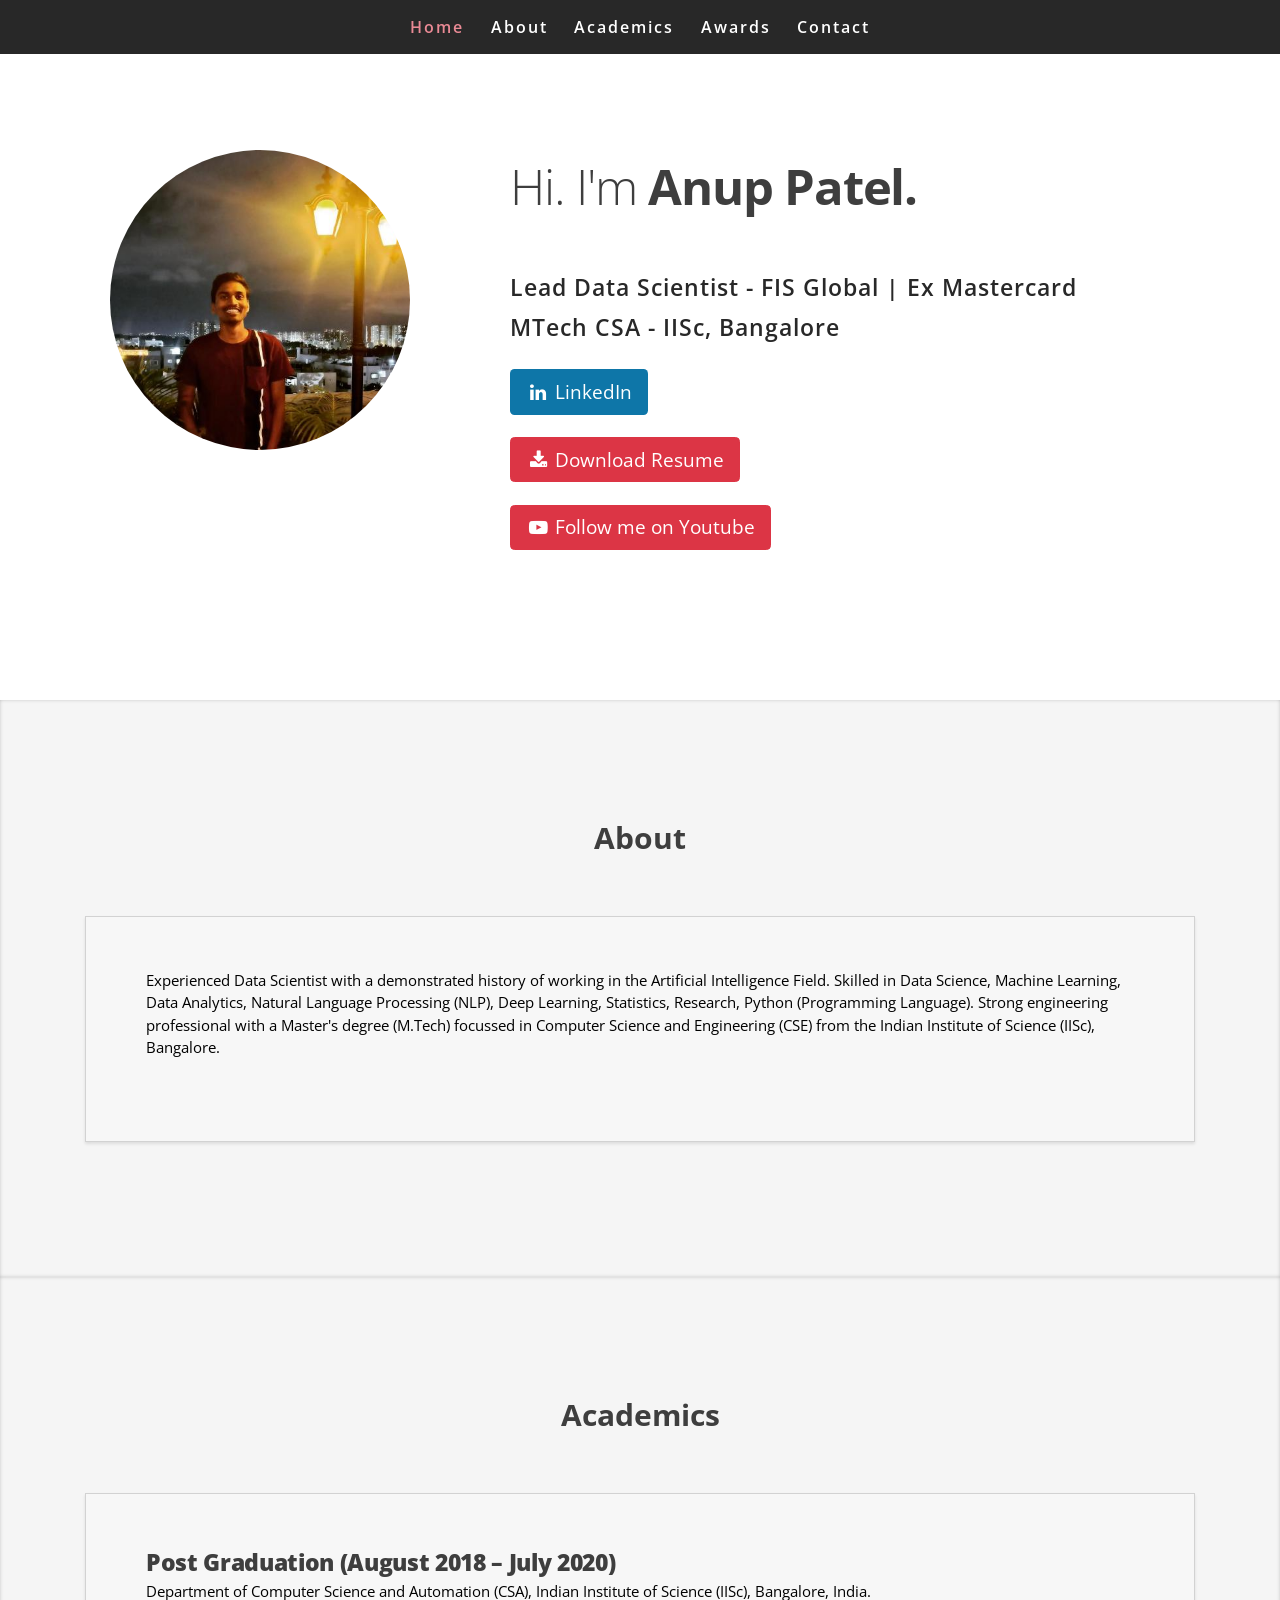
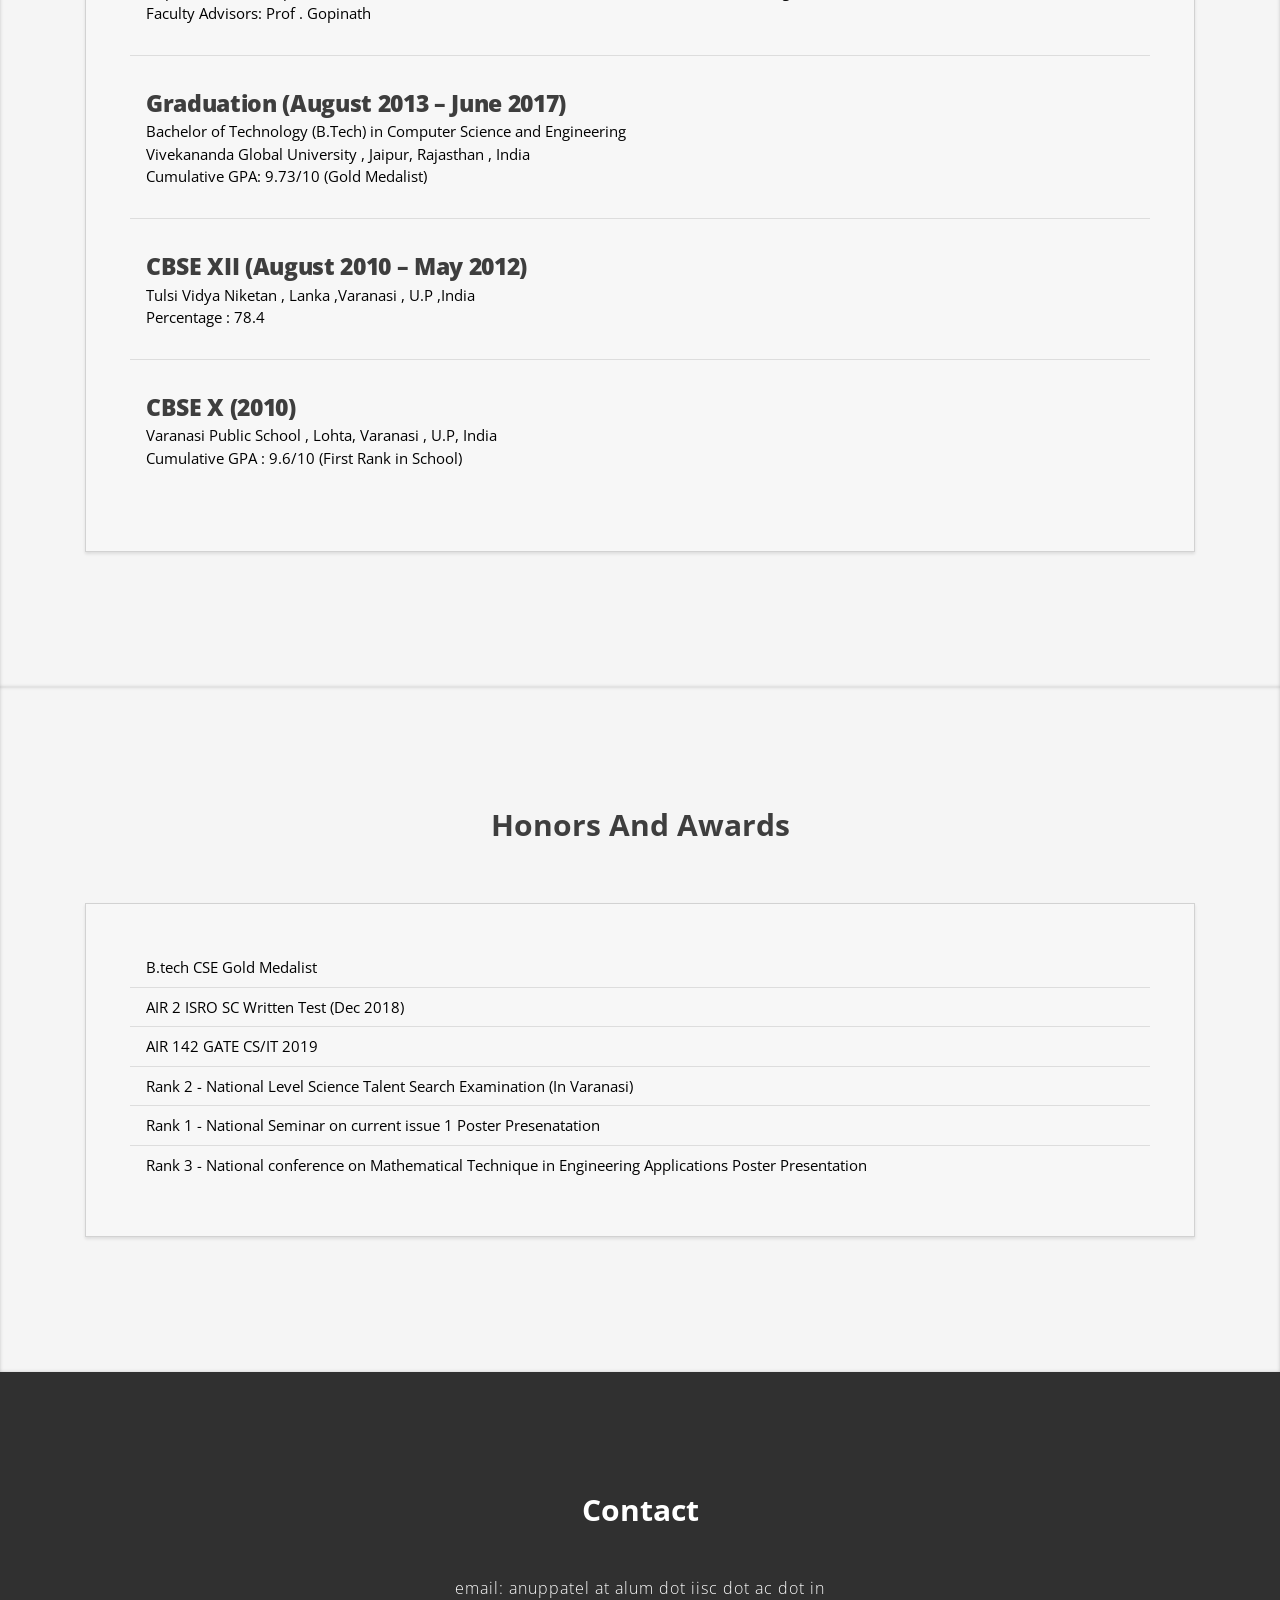
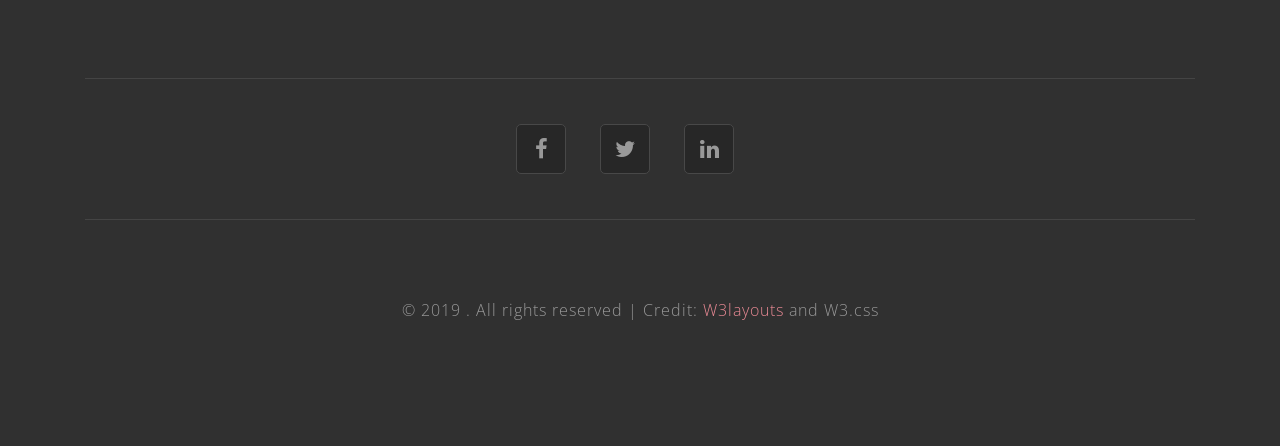
==== index.html @ f5cef622 "Company Update" ====
<!--
Author: W3layouts
Author URL: http://w3layouts.com
License: Creative Commons Attribution 3.0 Unported
License URL: http://creativecommons.org/licenses/by/3.0/
-->
<!DOCTYPE html>
<html lang="zxx">
<head>
	<title>Anup Patel | Algo Trader | Data Science | IISc Bangalore</title>
	<!-- Meta tag Keywords -->
	<meta name="viewport" content="width=device-width, initial-scale=1">
	<meta charset="UTF-8" />
	<meta name="keywords" content="Anup patel iisc, anup patel gate 142, anup patel isro air 2, iisc, anup patel iisc csa, anup patel iisc mtech csa,anup patel indian institute of science" />

	<link rel="stylesheet" href="https://www.w3schools.com/w3css/4/w3.css">
	<!-- <link rel="shortcut icon" href="/anup.png" /> -->

<link rel="stylesheet" href="https://www.w3schools.com/lib/w3-theme-blue-grey.css">
<link rel='stylesheet' href='https://fonts.googleapis.com/css?family=Open+Sans'>
<link rel="stylesheet" href="https://cdnjs.cloudflare.com/ajax/libs/font-awesome/4.7.0/css/font-awesome.min.css">
<style>
	
	.btn-linkedin {
	  background: #0E76A8;
	  border-radius: 0;
	  color: #fff;
	  border-width: 1px;
	  border-style: solid;
	  border-color: #084461;
	}
	.btn-linkedin:link, .btn-linkedin:visited {
	  color: #fff;
	}
	.btn-linkedin:active, .btn-linkedin:hover {
	  background: #084461;
	  color: #fff;
	}</style>
	<script>
		addEventListener("load", function () {
			setTimeout(hideURLbar, 0);
		}, false);

		function hideURLbar() {
			window.scrollTo(0, 1);
		}
	</script>
	<!-- //Meta tag Keywords -->
	<!-- Custom-Files -->
	<link rel="stylesheet" href="css/bootstrap.css">
	<!-- Bootstrap-Core-CSS -->
	<link rel="stylesheet" href="css/style.css" type="text/css" media="all" />
	<!-- Style-CSS -->
	<link rel="stylesheet" href="css/font-awesome.css">
	<!-- Font-Awesome-Icons-CSS -->
	<!-- //Custom-Files -->
	<!-- Web-Fonts -->
	<link href="//fonts.googleapis.com/css?family=Open+Sans:300,400,600,700,800" rel="stylesheet">
	<!-- //Web-Fonts -->
</head>
<body>
	

	<!-- header -->
		<!-- navigation -->
		<div class="main-top">
		 <header>
			<div class="container-fluid px-lg-5 ">
				<nav class="mnu mx-auto">
						  <label for="drop" class="toggle">Menu</label>
							<input type="checkbox" id="drop">
							<ul class="menu">
								<li class="mr-lg-4 mr-3 active"><a href="index.html">Home</a></li>
								
								 <li class="mr-lg-4 mr-3"><a href="#projects" class="scroll">About</a></li>
								 <li class="mr-lg-4 mr-3"><a href="#academics" class="scroll">Academics</a></li>
								 <li class="mr-lg-4 mr-3"><a href="#awards" class="scroll">Awards</a></li>
<!-- 								 <li class="mr-lg-4 mr-3"><a href="#courses" class="scroll">Courses</a></li> -->
								<li><a href="#contact" class="scroll">Contact</a></li>
							</ul>
						</nav>
			</div>
		</header>
		</div>
		<!-- //navigation-->

	<section class="banner-bottom" id="about">
		<div class="container">
            <div class="inner-sec">
                <div class="row middle-grids">
                    
                    <div class="col-lg-4 advantage-grid-info1">
                        <div class="advantage_left1 text-center">
                            <img src="ap.jpeg" class="img-fluid" alt="anup-patel, anup patel iisc, anup patel indian institute of science, anup patel csa, anup patel official blog">
                        </div>
                    </div> 

					 <div class="col-lg-8 advantage-grid-info">
                        <div class="advantage_left">
                             <h1 class="heading text-capitalize mb-sm-5 mb-4">Hi. I'm <span>Anup Patel.</span></h1>
							
							<p class="mt-5" style="align:left"><span>Lead Data Scientist - FIS Global | Ex Mastercard  </span><br><span>MTech CSA - IISc, Bangalore</span><!--<span> Data Science Intern Airtel X Labs</span>--></p><br>
							<a href="https://www.linkedin.com/in/anup2328/" title="LinkedIn" class="btn btn-linkedin btn-lg"><i class="fa fa-linkedin fa-fw"></i> LinkedIn</a><br><br>
							<a href="Anup_Patel_Resume_public.pdf" class="btn btn-danger btn-lg" role="button"><i class="fa fa-download fa-fw"></i> Download Resume</a><br><br>
							<a href="https://www.youtube.com/@AnupAI" class="btn btn-danger btn-lg" role="button"><i class="fa fa-youtube-play fa-fw"></i> Follow me on Youtube</a>


							
						</div>
                    </div>

                </div>
            </div>
		</div>
    </section>

	<section class="news" id="projects">
		<div class="container">
			<center> <h3 class="heading text-capitalize"> About </h3></center>
			<div class="row news-grids mt-5">
			 <div class="w-100 p-3">
                    <div class="agileits-services-grids">
                       <div class="container">          
						
							
						<ul class="w3-ul">
							<li>                       Experienced Data Scientist with a demonstrated history of working in the Artificial Intelligence Field. Skilled in Data Science, Machine Learning, Data Analytics, Natural Language Processing (NLP), Deep Learning, Statistics, Research, Python (Programming Language). Strong engineering professional with a Master's degree (M.Tech) focussed in Computer Science and Engineering (CSE) from the Indian Institute of Science (IISc), Bangalore. <br><br>

							</li>
     						</ul>
     						
    <!-- End Middle Column -->
   

 
						</div>
                    </div>
                </div>
			</div></div>
		</section>


    
	
	   <section class="news" id="academics">
		<div class="container">
			<center> <h3 class="heading text-capitalize"> Academics </h3></center>
			<div class="row news-grids mt-5">
			 <div class="w-100 p-3">
                    <div class="agileits-services-grids">
                       <div class="container">          
						
							
						<ul class="w3-ul">
							<li><h4><strong>Post Graduation (August 2018 – July 2020)</strong></h4>
							Department of Computer Science and Automation (CSA), Indian Institute of Science (IISc), Bangalore, India.<br>
							Faculty Advisors: Prof . Gopinath<br><br>
							</li><br>
							<li><h4 ><strong>Graduation (August 2013 – June 2017)</strong></h4>
							Bachelor of Technology (B.Tech) in Computer Science and Engineering</br>
							Vivekananda Global University , Jaipur, Rajasthan , India</br>
							Cumulative GPA: 9.73/10 (Gold Medalist)</br><br></li><br>
							<li><h4 ><strong>CBSE XII (August 2010 – May 2012)</strong></h4>
							Tulsi Vidya Niketan , Lanka ,Varanasi , U.P ,India<br>
							Percentage : 78.4<br><br></li><br>
							<li><h4 ><strong>CBSE X (2010)</strong></h4>
							Varanasi Public School , Lohta, Varanasi , U.P, India<br>
							Cumulative GPA : 9.6/10 (First Rank in School)<br><br></li>
     						</ul>
     						
    <!-- End Middle Column -->
   

 
						</div>
                    </div>
                </div>
			</div></div>
		</section>
    
    




    <section class="news" id="awards">
		<div class="container">
			<center> <h3 class="heading text-capitalize"> Honors and Awards </h3></center>
			<div class="row news-grids mt-5">
			 <div class="w-100 p-3">
                    <div class="agileits-services-grids">
                       <div class="container">          
						
							<ul class="w3-ul">
								<li>B.tech CSE Gold Medalist</li>
								<li>AIR 2 ISRO SC Written Test (Dec 2018)</li>
								<li>AIR 142 GATE CS/IT 2019</li>
								<li>Rank 2 - National Level Science Talent Search Examination (In Varanasi)</li>
								<li>Rank 1 - National Seminar on current issue 1 Poster Presenatation</li>
								<li>Rank 3 - National conference on Mathematical Technique in Engineering Applications Poster Presentation</li>
							</ul>

 
						</div>
                    </div>
                </div>
			</div></div>
		</section>

 	<!--Courses -->
	<!-- <section class="news text-center" id="courses">
		<div class="container">
			 <h3 class="heading text-capitalize"> Courses </h3>
			<div class="row news-grids mt-5">
			 <div class="w-100 p-3">
                    <div class="agileits-services-grids">
                       <div class="container">          
						  <table class="w3-table">
								<tbody>
								<tr>
								<th>Course Code</th>
								<th>Course Name</th>
								</tr>
								<tr>
								<td>E0 270</td>
								<td>Machine Learning</td>
								</tr>
								<tr>
								<td>E0 268</td>
								<td>Practical Data Science</td>
								</tr>
								<tr>
								<td>E1 313</td>
								<td>Topics in Pattern Recognision</td>
								</tr>
								<tr>
								<td>E0 264</td>
								<td>Distributed Computing System</td>
								</tr>
								<tr>
								<td>E0 235</td>
								<td>Cryptography</td>
								</tr>
								<tr>
								<td>E0 225</td>
								<td>Design and Analysis of Algorithms</td>
								</tr>
								<tr>
								<td>E0 256</td>
								<td>Theory and Practice of Computer Systems Security</td>
								</tr>
								<tr>
								<td>E0 226</td>
								<td>Linear Algebra and Probability</td>
								</tr>
								</tbody>
								</table>
                      
                    </div>
                </div>
			</div></div></div>
		</section> -->
		<!-- //works -->
<!-- contact -->
	 <section class="wedo" id="contact">
		<div class="container">
			<h3 class="heading text-capitalize text-white text-center"> Contact </h3>

			<div class="contact_grid_right mt-5 mx-auto text-center">
				<p class="heading text-white text-center"> email: anuppatel at alum dot iisc dot ac dot in</p>
			</div>
			<div class="cpy-right text-center">
			<div class="follow">
				<ul class="social_section_1info">
					<li><a href="https://fb.com/anup2328"><span class="fa fa-facebook"></span></a></li>
					<li><a href="#"><span class="fa fa-twitter"></span></a></li>
					<li><a href="https://www.linkedin.com/in/anup2328/"><span class="fa fa-linkedin"></span></a></li>
				</ul>
			</div>
				<p>© 2019 . All rights reserved | Credit: 
					<a href="http://w3layouts.com"> W3layouts</a> and W3.css
				</p>
			</div>
		</div>
	</section></div></div>
	 <!-- //contact -->
</body>
</html>
---- css/style.css ----
/*--
Author: W3layouts
Author URL: http://w3layouts.com
License: Creative Commons Attribution 3.0 Unported
License URL: http://creativecommons.org/licenses/by/3.0/
--*/
/* Reset Code */
html {
  scroll-behavior: smooth;
}

body {
    padding: 0;
    margin: 0;
    background: #FFF;
    font-family: 'Open Sans', sans-serif;
    color:black;
}
body a {
    transition: 0.5s all;
    -webkit-transition: 0.5s all;
    -moz-transition: 0.5s all;
    -o-transition: 0.5s all;
    -ms-transition: 0.5s all;
    text-decoration: none;
}

body a:hover {
    text-decoration: none;
    transition: 0.5s all;
    -webkit-transition: 0.5s all;
    -moz-transition: 0.5s all;
    -o-transition: 0.5s all;
    -ms-transition: 0.5s all;
}

body a:focus,
a:hover {
    text-decoration: none;
}

input[type="button"],
input[type="submit"] {
    transition: 0.5s all;
    -webkit-transition: 0.5s all;
    -moz-transition: 0.5s all;
    -o-transition: 0.5s all;
    -ms-transition: 0.5s all;
}

input[type="button"]:hover,
input[type="submit"]:hover {
    transition: 0.5s all;
    -webkit-transition: 0.5s all;
    -moz-transition: 0.5s all;
    -o-transition: 0.5s all;
    -ms-transition: 0.5s all;
}

h1,
h2,
h3,
h4,
h5,
h6 {
    margin: 0;
    padding: 0;
   font-family: 'Open Sans', sans-serif;
}

p {
    margin: 0;
    padding: 0;
    font-size: 16px;
    letter-spacing: 1px;
    line-height: 1.9;
    color: #888;
	font-weight: 300;
    font-family: 'Open Sans', sans-serif;
}

ul,
ol {
    margin: 0;
    padding: 0;
}

label {
    margin: 0;
}

a:focus,
a:hover {
    text-decoration: none;
    outline: none
}

/* //Reset Code */
/*-- header --*/

/* CSS Document */

header {
    position: absolute;
    z-index: 9;
    width: 100%;
}

.toggle,
[id^=drop] {
    display: none;
}

/* Giving a background-color to the nav container. */

nav {
    margin: 0;
    padding: 0;
}
header {
    position: absolute;
    z-index: 9;
    width: 100%;
    background: #282828;
    padding: 1em 0;
}

#logo a {
    float: left;
    display: initial;
    margin: 0;
    color: #fff;
}

#logo a span {
    color: #fff;
}
nav.mnu {
    width: 50%;
    text-align: center;
}
/* Since we'll have the "ul li" "float:left"
 * we need to add a clear after the container. */

nav:after {
    content: "";
    display: table;
    clear: both;
}

/* Removing padding, margin and "list-style" from the "ul",
 * and adding "position:reltive" */

nav ul {
    padding: 0;
    margin: 0;
    list-style: none;
    position: relative;
}

/* Positioning the navigation items inline */

nav ul li {
    margin: 0px;
    display: inline-block;
}

/* Styling the links */

nav a {
       padding: 0;
    color: #fff;
    font-size: 16px;
    letter-spacing: 2px;
    font-weight: 600;
}


nav ul li ul li:hover {
    background: #f8f9fa;
}

/* Background color change on Hover */

nav a:hover {
    color: #EA8A95;
}

.menu li.active a {
    color: #EA8A95;
}

/* Hide Dropdowns by Default
 * and giving it a position of absolute */

nav ul ul {
    display: none;
    position: absolute;
    /* has to be the same number as the "line-height" of "nav a" */
    top: 30px;
    background: #fff;
    padding: 10px;
}

/* Display Dropdowns on Hover */

nav ul li:hover > ul {
    display: inherit;
}

/* Fisrt Tier Dropdown */

nav ul ul li {
    width: 170px;
    float: none;
    display: list-item;
    position: relative;
}

nav ul ul li a {
    color: #333;
    padding: 5px 10px;
    display: block;
}

/* Second, Third and more Tiers	
 * We move the 2nd and 3rd etc tier dropdowns to the left
 * by the amount of the width of the first tier.
*/

nav ul ul ul li {
    position: relative;
    top: -60px;
    /* has to be the same number as the "width" of "nav ul ul li" */
    left: 170px;
}


/* Change ' +' in order to change the Dropdown symbol */

li > a:only-child:after {
    content: '';
}


/* Media Queries
--------------------------------------------- */

@media all and (max-width: 768px) {

    #logo {
        display: block;
        padding: 0;
        width: 100%;
        text-align: center;
        float: none;
    }

    nav {
        margin: 0;
    }

    /* Hide the navigation menu by default */
    /* Also hide the  */
    .toggle + a,
    .menu {
        display: none;
    }

    /* Stylinf the toggle lable */
    .toggle {
        display: block;
        padding: 8px 20px;
        font-size: 15px;
        text-decoration: none;
        border: none;
        
        background-color: #ffffff;
        color: #333;
        cursor: pointer;
    }
    .menu .toggle {
        float: none;
        text-align: center;
        margin: auto;
        width: 80%;
        padding: 5px;
        font-weight: normal;
        font-size: 16px;
        letter-spacing: 1px;
    }

    .toggle:hover {
        color: #333;
        background-color: #fff;
    }

    /* Display Dropdown when clicked on Parent Lable */
    [id^=drop]:checked + ul {
        display: block;
        background: rgba(16, 16, 16, 0.85);
        padding: 15px 0;
        text-align: center;
		width: 100%;
    }

    /* Change menu item's width to 100% */
    nav ul li {
        display: block;
        width: 100%;
        padding: 5px 0;
    }

    nav ul ul .toggle,
    nav ul ul a {
        padding: 0 40px;
    }

    nav ul ul ul a {
        padding: 0 80px;
    }

    nav a:hover,
    nav ul ul ul a {
        background-color: transparent;
    }

    nav ul li ul li .toggle,
    nav ul ul a,
    nav ul ul ul a {
        padding: 14px 20px;
        color: #FFF;
        font-size: 17px;
    }


    nav ul li ul li .toggle,
    nav ul ul a {
        background-color: #212121;
    }

    /* Hide Dropdowns by Default */
    nav ul ul {
        float: none;
        position: static;
        color: #ffffff;
        /* has to be the same number as the "line-height" of "nav a" */
    }

    /* Hide menus on hover */
    nav ul ul li:hover > ul,
    nav ul li:hover > ul {
        display: none;
    }

    /* Fisrt Tier Dropdown */
    nav ul ul li {
        display: block;
        width: 100%;
        padding: 0;
    }

    nav ul ul ul li {
        position: static;
        /* has to be the same number as the "width" of "nav ul ul li" */
    }
    nav ul ul li a {
        color: #fff;
        font-size: 0.85em;
    }
}

@media all and (max-width: 330px) {

    nav ul li {
        display: block;
        width: 94%;
    }

}
/* bottom-to-top */
#toTop {
    display: none;
    text-decoration: none;
    position: fixed;
    bottom: 24px;
    right: 3%;
    border-radius: 50%;
    overflow: hidden;
    z-index: 999;
    width: 35px;
    height: 35px;
    border: none;
    text-indent: 100%;
    background: url(../images/move-top.png) no-repeat 0px 0px;
}

#toTopHover {
    width: 32px;
    height: 32px;
    display: block;
    overflow: hidden;
    float: right;
    opacity: 0;
    -moz-opacity: 0;
    filter: alpha(opacity=0);
}

/* //bottom-to-top */

/* //header */
.advantage_left h4 {
    font-size: 15px;
    font-weight: 700;
    text-transform: uppercase;
    letter-spacing: 2px;
    color: #36b1af;
}
.advantage_left h3 {
    font-size: 30px;
    font-weight: 700;
    letter-spacing: 2px;
}
.advantage_left1 img {
    width: 300px;
    height: 300px;
    border-radius: 50%;
}
a.banner-button, button.submit {
    background: #EA8A95;
    color: #fff;
    letter-spacing: 1px;
    font-size: 1.5em;
    font-weight: 700;
	border:none;
    padding: 14px 34px;
	text-shadow: -1px -1px 0.5px rgba(0, 0, 0, 0.5);
	box-shadow: inset 0px 0px 0px 1px rgba(0, 0, 0, 0.5);
    -webkit-transition: 0.5s all;
    -o-transition: 0.5s all;
    -moz-transition: 0.5s all;
    -ms-transition: 0.5s all;
    transition: 0.5s all;
}
a.banner-button:hover {
    border:none;
     background:#e07682;
    color: #fff;
}
a.banner-button2 {
    background:#0ad8a1;
    color: #fff;
    letter-spacing: 1px;
    border: 1px solid #0ad8a1;
    padding: 10px 23px;
    -webkit-transition: 0.5s all;
    -o-transition: 0.5s all;
    -moz-transition: 0.5s all;
    -ms-transition: 0.5s all;
    transition: 0.5s all;
}
a.banner-button2:hover {
    border: 1px solid #9acff2;
    background: #9acff2;
}
.banner-bottom {
    padding: 10em 0;
    box-shadow: 0px 1px 0px 0px rgba(0, 0, 0, 0.05);
}
.agileits-services-grids i {
    font-size: 2em;
    color: #b84373;
    text-align: center;
}
.agileits-services-grids h4 {
    font-size: 1.5em;
    color: #3e3e3e;
    text-transform: CAPITALIZE;
    line-height: 1.5em;
    letter-spacing: -0.015em;
    font-weight: 700;
}
.agileits-services-grids span {
    font-size: 4.5em;
    color:#8abdea;
}
p.subs {
    font-size: 1.25em;
}
/* services */
h3.heading,h2.heading {
    font-size: 2em;
    font-weight: 700;
    color: #3e3e3e;
}
h1.heading {
    font-size: 3.25em;
    font-weight: 300;
    letter-spacing: -0.025em;
    color: #3e3e3e;
    line-height: 1.5em;
    position: relative;
}
h1.heading span {
    font-weight: 700;
}
.advantage_left {
    padding-left: 3em;
}
.advantage_left p {
    font-size: 1.5em;
    line-height: 1.75em;
}
.advantage_left p span {
    font-weight: 600;
    color: #282828;
}
/* heading title */
h3.tittle {
    font-size: 40px;
    letter-spacing: 1px;
}

p.sub-tittle {
    max-width: 700px;
    margin: 0 auto;
    font-size: 20px;
}
.agileits-services {
    padding: 8em 0;
    box-shadow: inset 0px 0px 5px -2px rgba(0, 0, 0, 0.47);
    
    background: #f5f5f5;
}
.agileits-services-grids {
    background: #f7f7f7;
    box-shadow: inset 0px 0px 0px 1px rgba(0, 0, 0, 0.15), 0px 2px 3px 0px rgba(0, 0, 0, 0.1);
    
    padding:3em 2em 3.5em 2em;
}
/* //services */
.newsgrid_tp {
    background: #f7f7f7;
    box-shadow: inset 0px 0px 0px 1px rgba(0, 0, 0, 0.15), 0px 2px 3px 0px rgba(0, 0, 0, 0.1);
    text-align: center;
}
.news {
    padding: 8em 0;
    box-shadow: inset 0px 0px 5px -2px rgba(0, 0, 0, 0.47);
    
    background: #f5f5f5;
}
.news_bt {
    padding: 2em;
}
section.news.text-center h4 {
    font-size: 1.5em;
    font-weight: 700;
    letter-spacing: -0.015em;
    color: #3e3e3e;
}
/* contact */
.wedo {
    padding: 8em 0;
    background: #303030;
}
.contact_grid_right input[type="text"], .contact_grid_right input[type="email"], .contact_grid_right textarea {
    outline: none;
    padding: 15px 15px;
    font-size: 14px;
    color: #777;
    background: #282828;
    width: 100%;
    letter-spacing: 1px;
    border: 1px solid #404040;
    border-radius: 0.25em;
    margin-top: 1em;
}

.contact_grid_right input[type="text"]:nth-child(2),
.contact_grid_right input[type="email"] {
    margin: 1em 0 0;
}

.contact_grid_right textarea {
    min-height: 17em;
    margin: 1em 0em;
    resize: none;
}

.contact_grid_right input[type="submit"], .contact_grid_right input[type="reset"] {
    outline: none;
    padding: 20px 0;
    font-size: 1.1em;
    color: #fff;
    background: #444;
    width: 22%;
    border: none;
    letter-spacing: 2px;
    border-radius: 0.25em;
    -webkit-transition: 0.5s all;
    -moz-transition: 0.5s all;
    -o-transition: 0.5s all;
    -ms-transition: 0.5s all;
    transition: 0.5s all;
    font-weight: 700;
    cursor: pointer;
}

.contact_grid_right input[type="submit"],
.contact_grid_right input[type="reset"]:hover {
    background-color: #EA8A95;
}
.contact_grid_right.mt-5.text-center {
    width: 80%;
}
.follow {
    padding: 3em 0;
    margin: 5em 0;
    border-top: 1px solid #444;
    border-bottom: 1px solid #444;
}
ul.social_section_1info li {
    display: inline-block;
}
ul.social_section_1info li a {
    width: 50px;
    height: 50px;
    text-align: center;
    display: block;
    line-height: 47px;
    border-radius: 5px;
    border: 1px solid #484848;
    background: #272727;
}
ul.social_section_1info a {
    color: #999;
    margin-right: 30px;
    font-size: 22px;
}
ul.social_section_1info a:hover {
    color: #fff;
}
.cpy-right p{
	color:#999;
}
.cpy-right p a {
    color: #ea8a95;
}
.cpy-right p a:hover{
	color:#999;
}

#success-message {
	opacity: 0;
}

.col-xs-12.col-sm-12.col-md-12.col-lg-12 {
	padding: 0 20% 0 20%;
}

.form-title {
	padding: 25px;
	font-size: 30px;
	font-weight: 300;
}

.form-group .form-control {
	-webkit-box-shadow: none;
	border-bottom: 1px;
	border-style: none none solid none;
	border-color:#ffd708;
}

.form-group .form-control:focus {
	box-shadow: none;
	border-width: 0 0 2px 0;
	border-color: #000;
}

textarea {
	resize: none;
}

.btn-mod.btn-large {
	height: auto;
	padding: 13px 52px;
	font-size: 15px;
}

.btn-mod.btn-border {
	color: #000000;
	border: 1px solid #000000;
	background: transparent;
}

.btn-mod,
a.btn-mod {
	-webkit-box-sizing: border-box;
	-moz-box-sizing: border-box;
	box-sizing: border-box;
	padding: 4px 13px;
	color: #fff;
	background: rgba(34, 34, 34, .9);
	border: 1px solid transparent;
	font-size: 11px;
	font-weight: 400;
	text-transform: uppercase;
	text-decoration: none;
	letter-spacing: 2px;
	-webkit-border-radius: 0;
	-moz-border-radius: 0;
	border-radius: 0;
	-webkit-box-shadow: none;
	-moz-box-shadow: none;
	box-shadow: none;
	-webkit-transition: all 0.2s cubic-bezier(0.000, 0.000, 0.580, 1.000);
	-moz-transition: all 0.2s cubic-bezier(0.000, 0.000, 0.580, 1.000);
	-o-transition: all 0.2s cubic-bezier(0.000, 0.000, 0.580, 1.000);
	-ms-transition: all 0.2s cubic-bezier(0.000, 0.000, 0.580, 1.000);
	transition: all 0.2s cubic-bezier(0.000, 0.000, 0.580, 1.000);
}

.btn-mod.btn-border:hover,
.btn-mod.btn-border:active,
.btn-mod.btn-border:focus,
.btn-mod.btn-border:active:focus {
	color: #fff;
	border-color: #000;
	background: #000;
	outline: none;
}

@media only screen and (max-width: 500px) {
	.btn-mod.btn-large {
		padding: 6px 16px;
		font-size: 11px;
	}
	.form-title {
		font-size: 20px;
	}
}

form#contact-form label {
	color: #ea4335;
}

label {
	color: #000 !important;
	font-weight: 600;
	letter-spacing: 0.5px;
}

/* //contact */

/* contact */

.form-control {
	background-color: #e2e2e2;
	border: none;
}

.map iframe {
	width: 100%;
	border: 7px solid #e4e4e4;
	min-height: 500px;
}

/* //contact */
/* responsive */

@media(max-width: 1680px) {}

@media(max-width: 1600px) {}

@media(max-width: 1440px) {
   
}

@media(max-width: 1366px) {
	nav.mnu {
    width: 65%;
}
}

@media(max-width: 1280px) {
   
}

@media(max-width: 1080px) {
    .navbar-light .navbar-nav .nav-link {
        font-size: 15px;
    }

    nav.navbar.navbar-expand-lg {
        padding: 2px 0;
    }

    a.reqe-button {
        font-size: 14px;
    }

    .stats_info i {
        font-size: 38px;
    }

    .stats_info p {
        font-size: 40px;
    }

    .stats_info h4 {
        font-size: 15px;
    }

    .main-stats-inner-img,
    .main-stats-inner-img.two {
        min-height: 330px;
    }

    .stats_info {
        margin-top: 6em;
    }

    .contact-info h4 {
        font-size: 15px;
    }

    .map iframe {
        min-height: 330px;
    }
	nav.mnu {
    width: 100%;
}
}

@media(max-width: 1050px) {

}

@media(max-width: 1024px) {
   
}

@media(max-width: 991px) {
    a.navbar-brand {
        font-size: 34px;
    }
    .main-stats-inner-img,
    .main-stats-inner-img.two {
        min-height: 280px;
    }
.navbar-light .navbar-toggler {
    background: #fff;
}
.newsgrid5 {
    margin-top: 3em;
}
.contact_grid_right input[type="submit"], .contact_grid_right input[type="reset"] {
    width: 41%;
}
.advantage_left {
    padding-left: 0em;
    margin-top: 2em;
    text-align: center;
}
	.banner-bottom {
    padding: 2em 5em 3em 5em;
}
.agileits-services {
    padding: 3em 5em 3em 5em;
}
footer {
    padding: 3em 0em 3em 0em;
}
p.sub-tittle {
    font-size: 15px;
}
.advantage_left1.text-center {
    margin-top: 3em;
}
   nav.navbar.navbar-expand-lg {
        padding: 0px 16px;
    }
	.navbar-light .navbar-nav .nav-link {
    padding: 8px 0;
}
.wedo {
    padding: 4em 0;
}
.news {
    padding: 4em 0;
}
}
@media(max-width: 900px) {

}

@media(max-width: 800px) {

}

@media(max-width: 768px) {
   h1.heading {
    font-size: 2.7em;
}
.advantage_left p {
    font-size: 1.3em;
}
nav ul {
    padding-top: 2.5em;
}
}

@media(max-width: 736px) {
   
	.banner-bottom {
    padding: 2em 3em 3em 3em;
}
.agileits-services {
    padding: 3em 3em 3em 3em;
}
section.team-sec.main-stats-inner {
    padding: 3em 3em 3em 3em;
}
.foot-top {
    padding-left: 1em;
    margin-top: 2em;
}
.logo {
    padding: 3em 2em 3em 2em;
}
section.content-inner {
    padding: 3em 3em 3em 3em;
}
.newsgrid2 {
    margin-top: 3em;
}
.contact_grid_right.mt-5.text-center {
    width: 100%;
}
.follow {
    margin: 3em 0;
}
p.subs {
    font-size: 1em;
}
}

@media(max-width: 667px) {
   
}

@media(max-width: 640px) {
    .nav-pills .nav-link {
        padding: 0.8em 1.5em;
        font-size: 15px;
    }
}

@media(max-width: 600px) {
    
}

@media(max-width: 568px) {
 
	h2.heading {
    font-size: 30px;
}
h3.heading {
    font-size: 30px;
}
.footer-title {
    font-size: 26px;
}
}

@media(max-width: 480px) {
   .inner-conent-lft {
    text-align: center;
    margin-bottom: 1em;
}
.inner-conent-rgt {
    text-align: center;
}
.agileits-services-grids span {
    width: 100px;
    height: 100px;
    line-height: 100px;
    font-size: 48px;
}
h1.heading {
    font-size: 2.3em;
}
.advantage_left p {
    font-size: 1em;
}
.banner-bottom {
    padding: 3em 0em 3em 0em;
}
a.banner-button, button.submit {
    font-size: 1.2em;
}
ul.social_section_1info a {
    margin-right: 10px;
}
.contact_grid_right input[type="submit"], .contact_grid_right input[type="reset"] {
    padding: 16px 0;
    font-size: 1em;
    width: 45%;
}
.agileits-services {
    padding: 3em 0em 3em 0em;
}
}

@media(max-width: 440px) {
 .contact_grid_right textarea {
    min-height: 13em;
}  
}

@media(max-width: 414px) {
 .advantage_left1 img {
    width: 250px;
    height: 250px;
 }
 ul.social_section_1info a {
    margin-right: 6px;
}
}

@media(max-width: 384px) {
   ul.social_section_1info li a {
    width: 45px;
    height: 45px;
    line-height: 45px;
}
}

@media(max-width: 375px) {

    
}

@media(max-width: 320px) {
 
    .button-style {
        font-size: 12px;
    }

    a.navbar-brand {
        font-size: 28px;
    }

    .navbar-toggler {
        padding: 3px 8px;
    }

    .nav.nav-pills {
        width: 274px;
    }
.logo h1 a {
    font-size: 32px;
}
.logo {
    padding: 2em 0em 2em 0em;
}
.agileits-services {
    padding: 3em 0em 3em 0em;
}
section.team-sec.main-stats-inner {
    padding: 2em 2em 2em 2em;
}
section.content-inner {
    padding: 2em 2em 2em 2em;
}
.advantage_left1 img {
    width: 210px;
    height: 210px;
}
ul.social_section_1info li a {
    width: 36px;
    height: 36px;
    line-height: 36px;
}
ul.social_section_1info a {
    font-size: 18px;
}
.contact_grid_right input[type="submit"], .contact_grid_right input[type="reset"] {
    font-size: 0.8125em;
    width: 49%;
}
.follow {
    margin: 2em 0;
	padding:2em 0;
}
.wedo {
    padding: 3em 0;
}
.news {
    padding: 3em 0;
}
.news_bt {
    padding: 1.5em;
}
section.news.text-center h4 {
    font-size: 1.3em;
}
.agileits-services-grids {
    padding: 2em 2em 2.5em 2em;
}
.agileits-services-grids h4 {
    font-size: 1.3em;
}
.banner-bottom {
    padding:3em 0em 3em 0em;
}
h1.heading {
    font-size: 1.7em;
}
a.banner-button, button.submit {
    font-size: 1em;
}
}

/* //responsive */
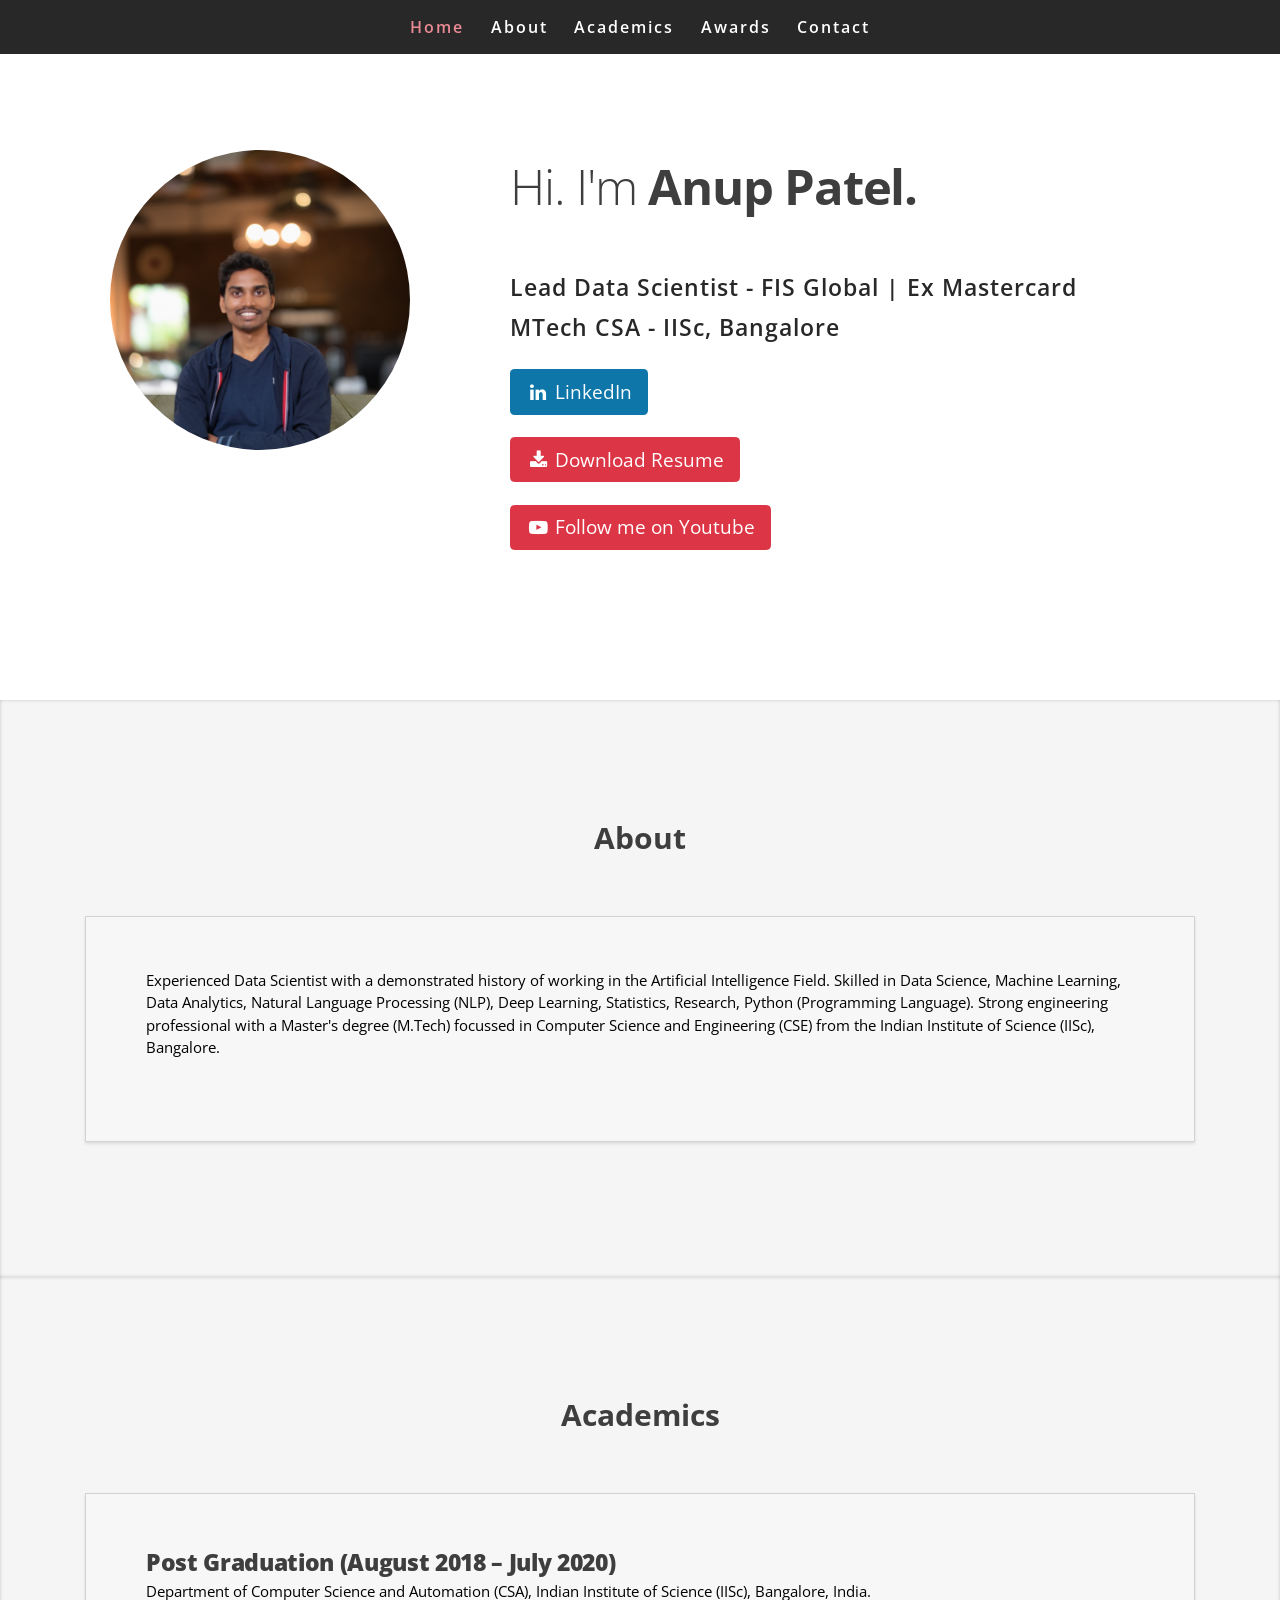
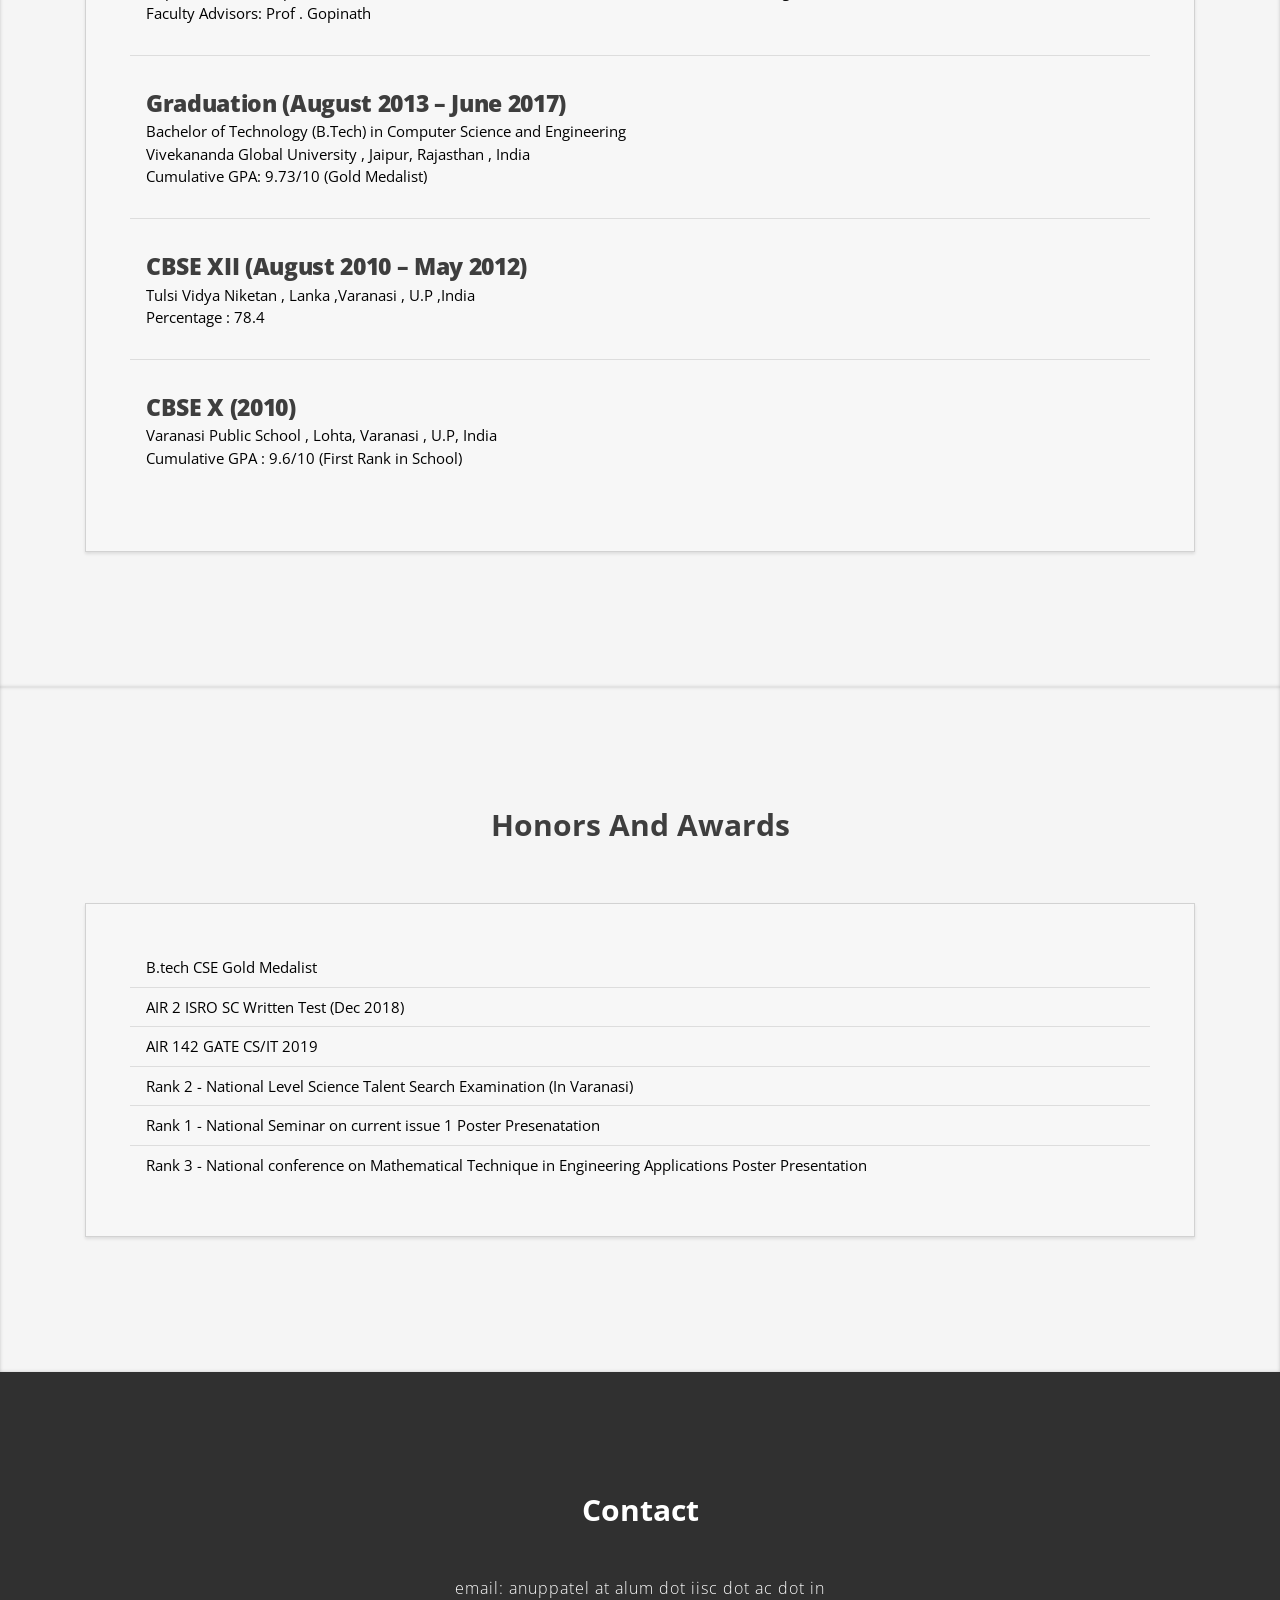
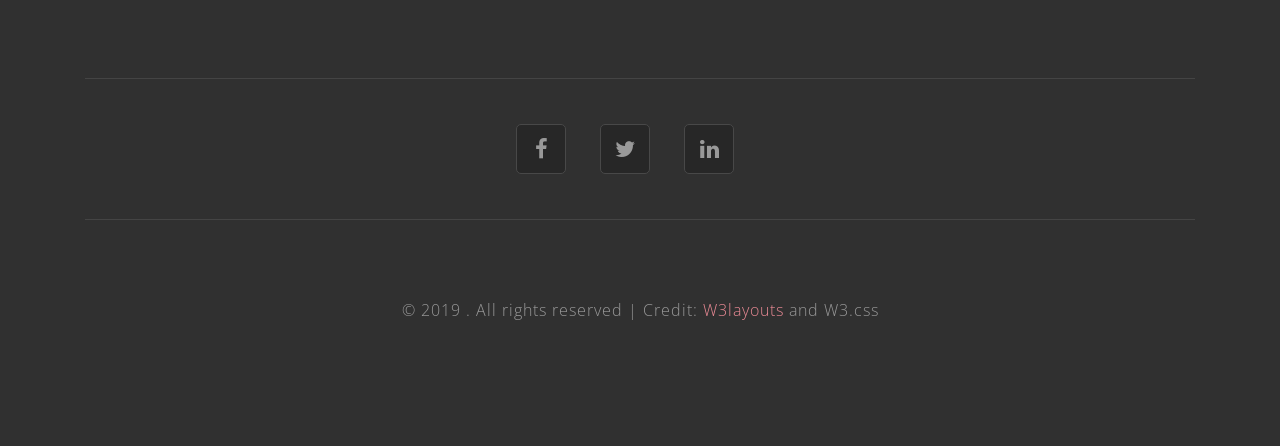
==== commit 0ef15184: "Update index.html" ====
--- a/index.html
+++ b/index.html
@@ -91,7 +91,7 @@
                     
                     <div class="col-lg-4 advantage-grid-info1">
                         <div class="advantage_left1 text-center">
-                            <img src="ap.jpeg" class="img-fluid" alt="anup-patel, anup patel iisc, anup patel indian institute of science, anup patel csa, anup patel official blog">
+                            <img src="anup_photo.png" class="img-fluid" alt="anup-patel, anup patel iisc, anup patel indian institute of science, anup patel csa, anup patel official blog">
                         </div>
                     </div> 
 
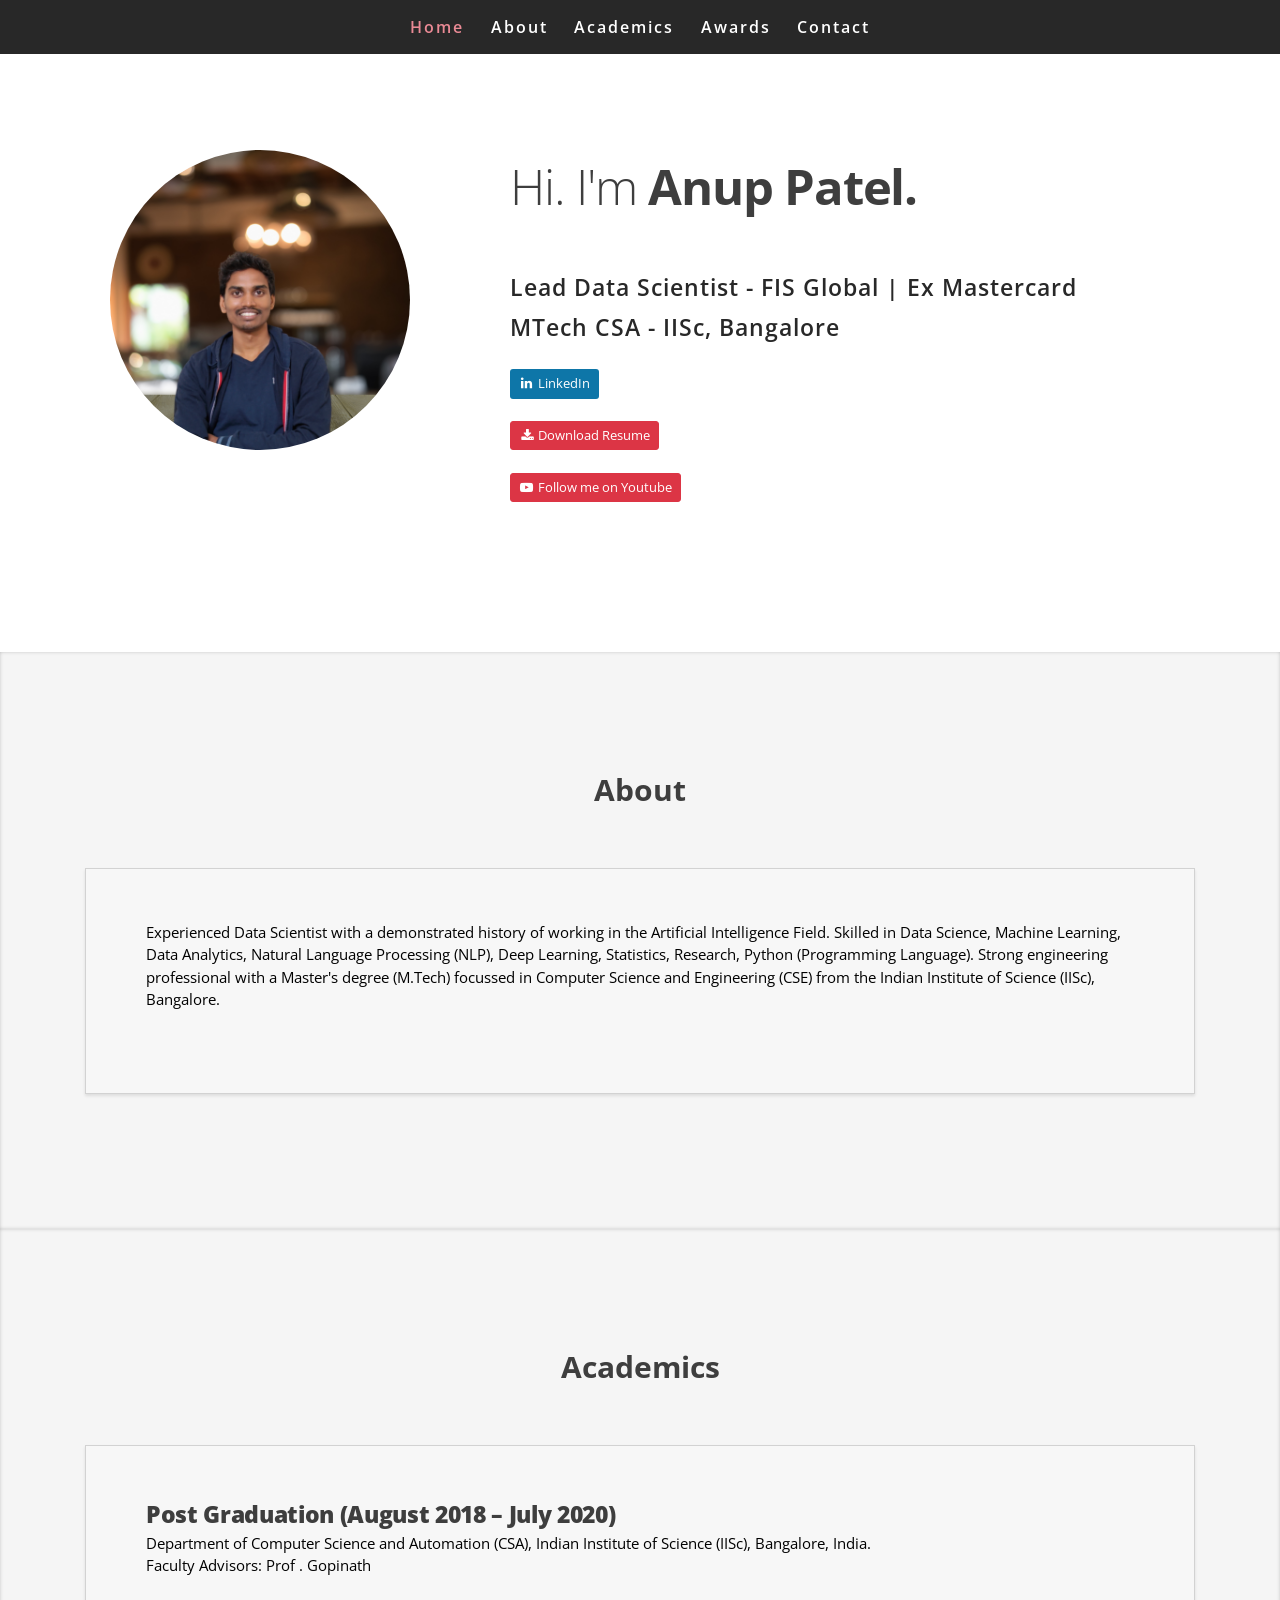
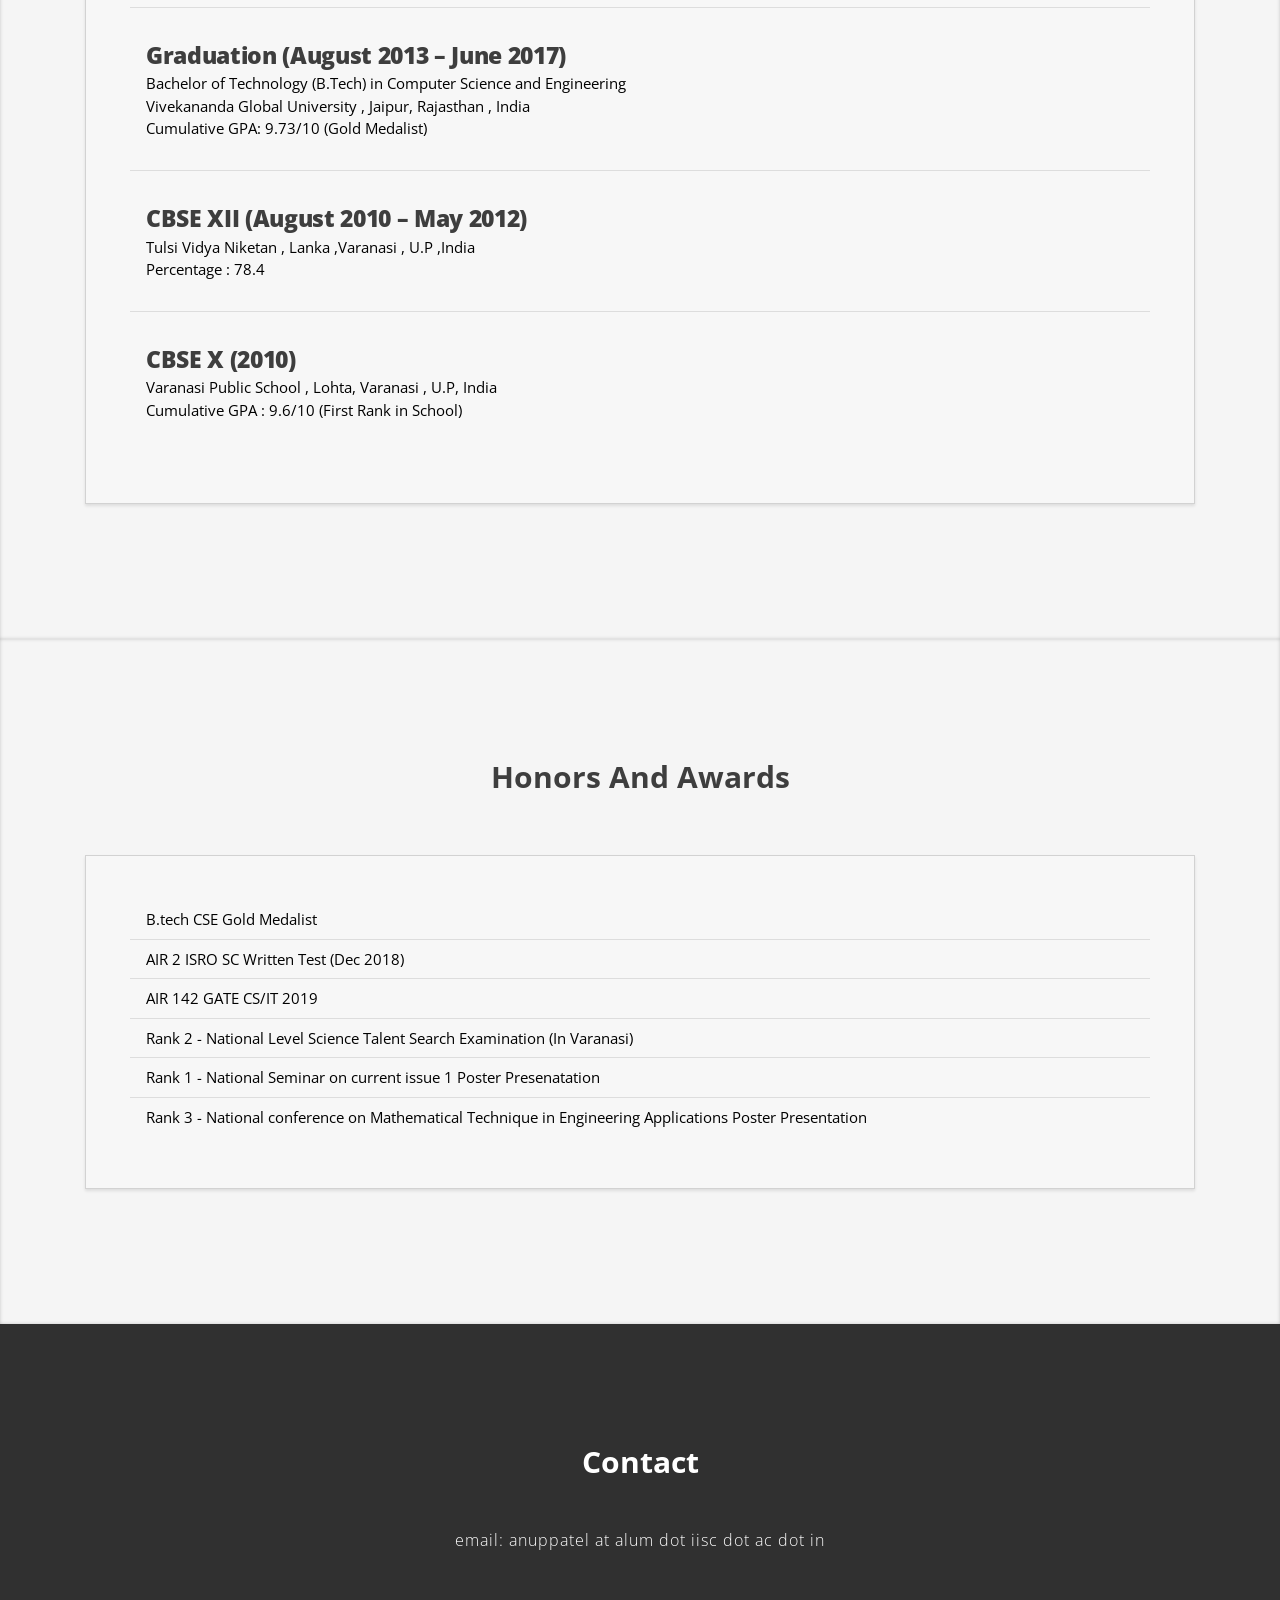
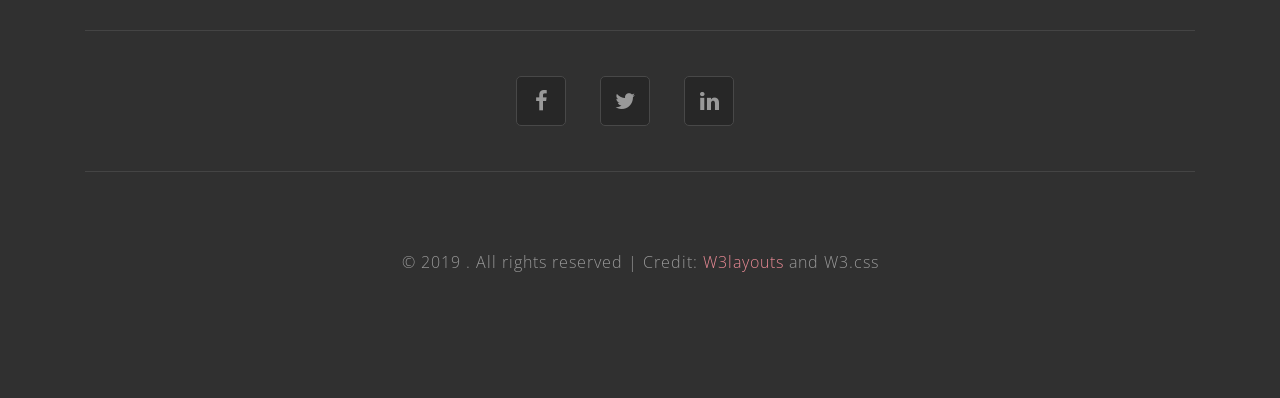
==== commit c570eecc: "Update index.html" ====
--- a/index.html
+++ b/index.html
@@ -100,9 +100,9 @@
                              <h1 class="heading text-capitalize mb-sm-5 mb-4">Hi. I'm <span>Anup Patel.</span></h1>
 							
 							<p class="mt-5" style="align:left"><span>Lead Data Scientist - FIS Global | Ex Mastercard  </span><br><span>MTech CSA - IISc, Bangalore</span><!--<span> Data Science Intern Airtel X Labs</span>--></p><br>
-							<a href="https://www.linkedin.com/in/anup2328/" title="LinkedIn" class="btn btn-linkedin btn-lg"><i class="fa fa-linkedin fa-fw"></i> LinkedIn</a><br><br>
-							<a href="Anup_Patel_Resume_public.pdf" class="btn btn-danger btn-lg" role="button"><i class="fa fa-download fa-fw"></i> Download Resume</a><br><br>
-							<a href="https://www.youtube.com/@AnupAI" class="btn btn-danger btn-lg" role="button"><i class="fa fa-youtube-play fa-fw"></i> Follow me on Youtube</a>
+							<a href="https://www.linkedin.com/in/anup2328/" title="LinkedIn" class="btn btn-linkedin btn-sm"><i class="fa fa-linkedin fa-fw"></i> LinkedIn</a><br><br>
+							<a href="Anup_Patel_Resume_public.pdf" class="btn btn-danger btn-sm" role="button"><i class="fa fa-download fa-fw"></i> Download Resume</a><br><br>
+							<a href="https://www.youtube.com/@AnupAI" class="btn btn-danger btn-sm" role="button"><i class="fa fa-youtube-play fa-fw"></i> Follow me on Youtube</a>
 
 
 							
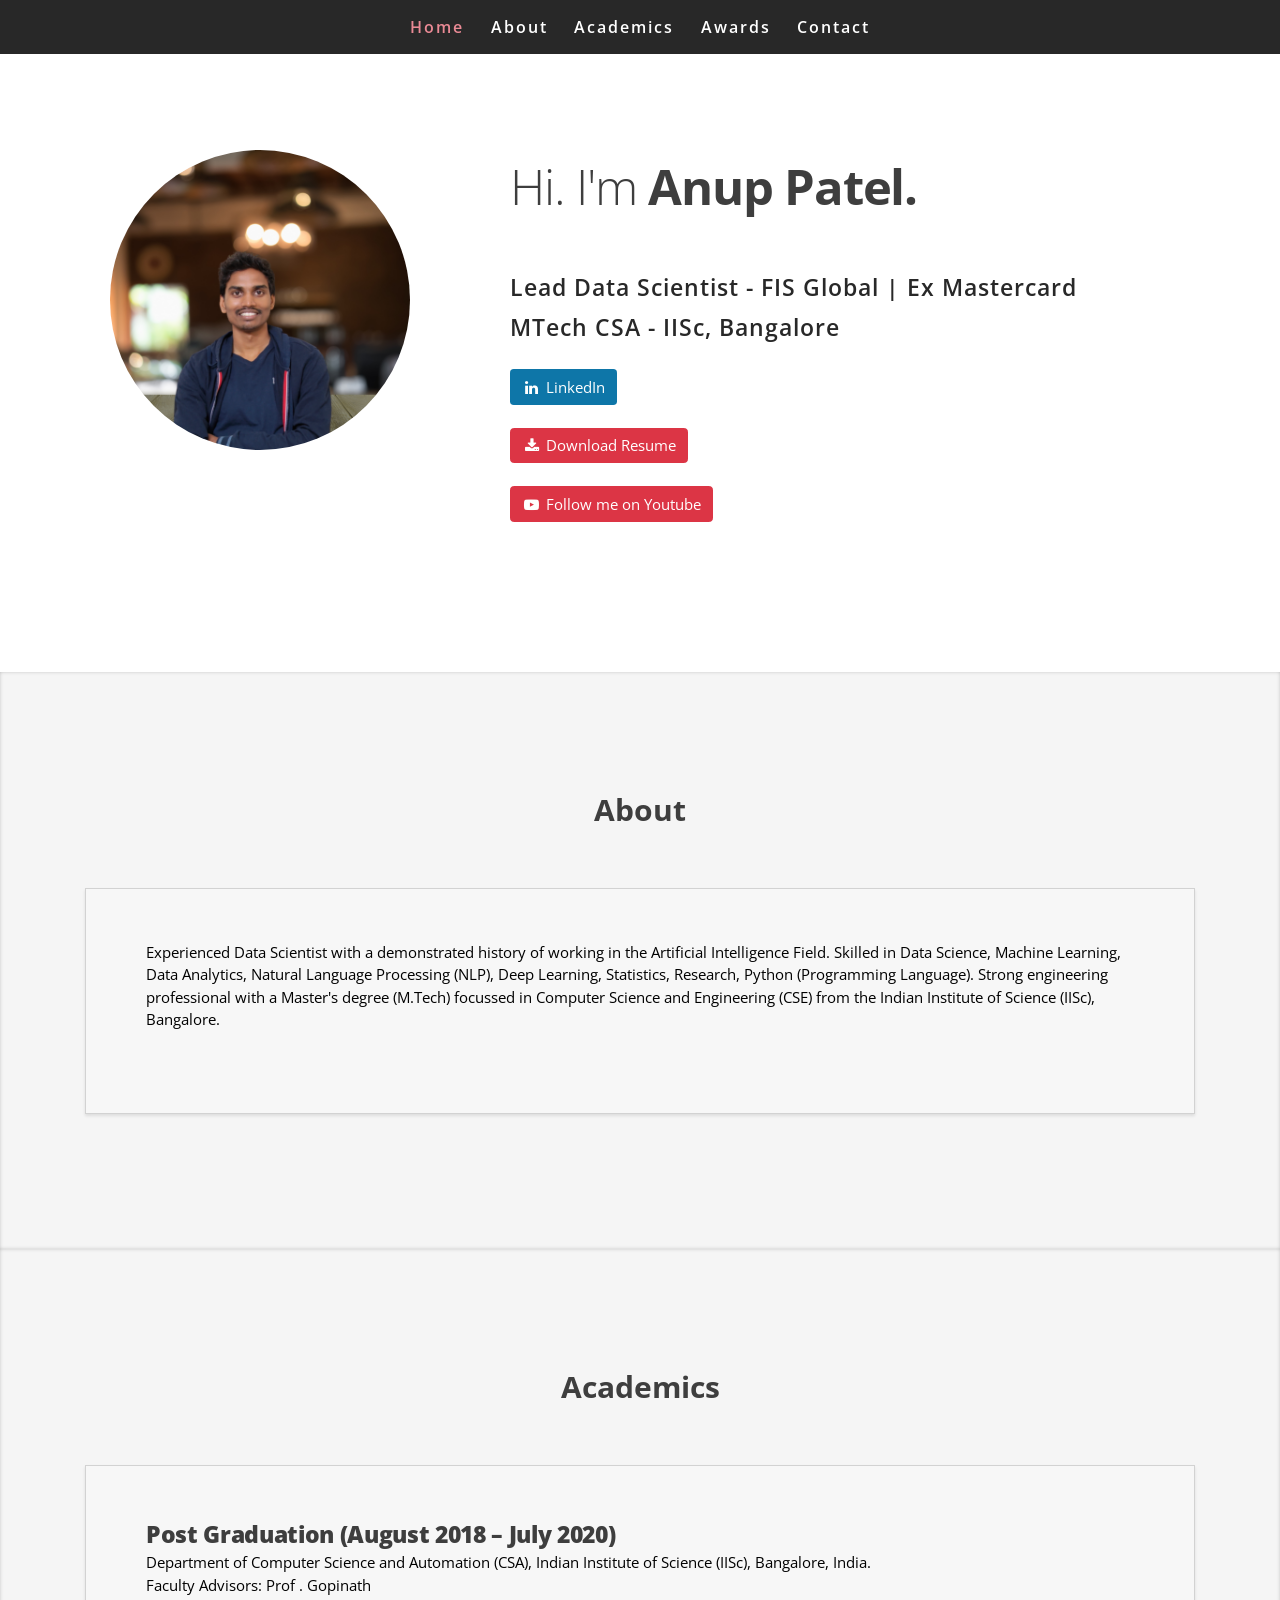
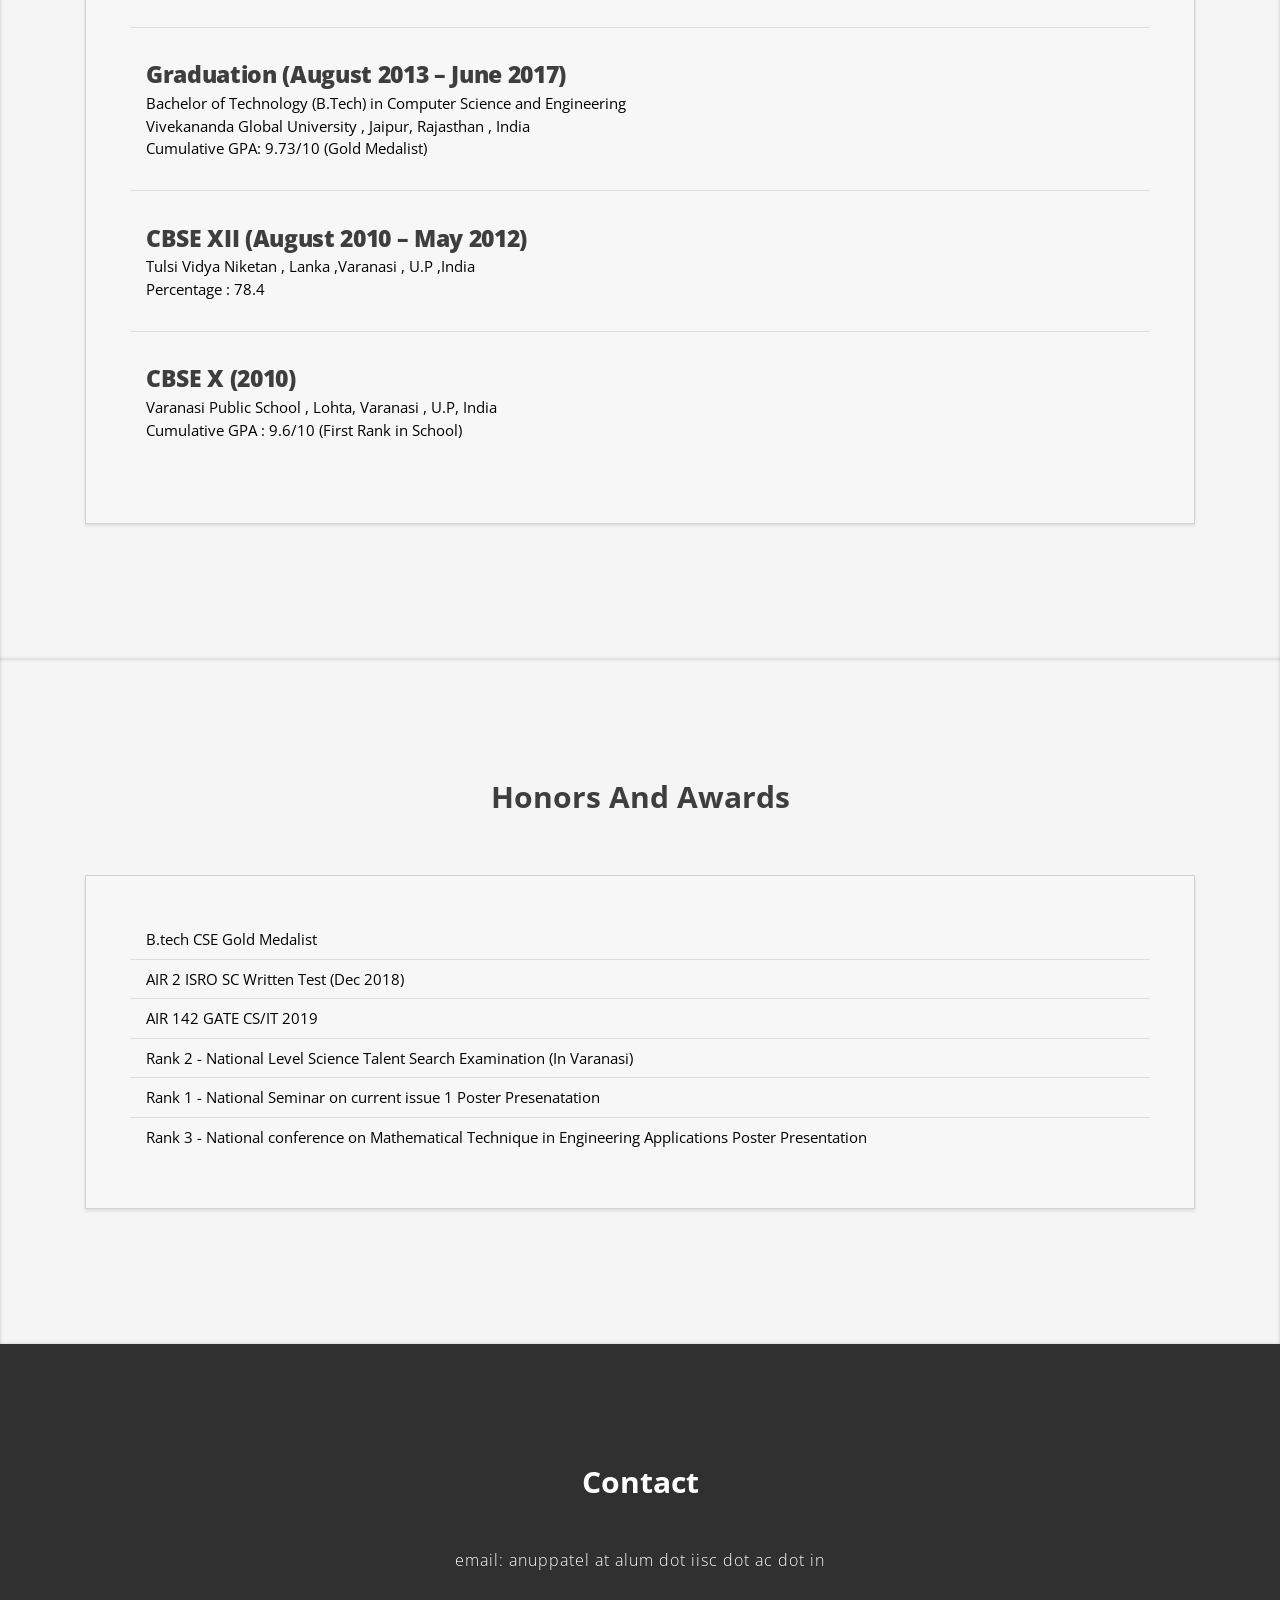
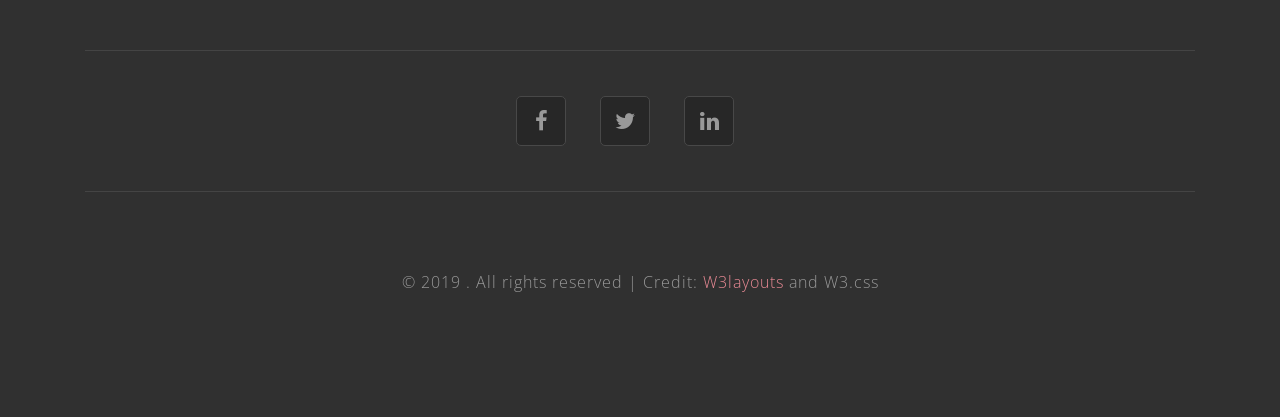
==== commit a4018f4d: "Update index.html" ====
--- a/index.html
+++ b/index.html
@@ -100,9 +100,9 @@
                              <h1 class="heading text-capitalize mb-sm-5 mb-4">Hi. I'm <span>Anup Patel.</span></h1>
 							
 							<p class="mt-5" style="align:left"><span>Lead Data Scientist - FIS Global | Ex Mastercard  </span><br><span>MTech CSA - IISc, Bangalore</span><!--<span> Data Science Intern Airtel X Labs</span>--></p><br>
-							<a href="https://www.linkedin.com/in/anup2328/" title="LinkedIn" class="btn btn-linkedin btn-sm"><i class="fa fa-linkedin fa-fw"></i> LinkedIn</a><br><br>
-							<a href="Anup_Patel_Resume_public.pdf" class="btn btn-danger btn-sm" role="button"><i class="fa fa-download fa-fw"></i> Download Resume</a><br><br>
-							<a href="https://www.youtube.com/@AnupAI" class="btn btn-danger btn-sm" role="button"><i class="fa fa-youtube-play fa-fw"></i> Follow me on Youtube</a>
+							<a href="https://www.linkedin.com/in/anup2328/" title="LinkedIn" class="btn btn-linkedin"><i class="fa fa-linkedin fa-fw"></i> LinkedIn</a><br><br>
+							<a href="Anup_Patel_Resume_public.pdf" class="btn btn-danger" role="button"><i class="fa fa-download fa-fw"></i> Download Resume</a><br><br>
+							<a href="https://www.youtube.com/@AnupAI" class="btn btn-danger" role="button"><i class="fa fa-youtube-play fa-fw"></i> Follow me on Youtube</a>
 
 
 							
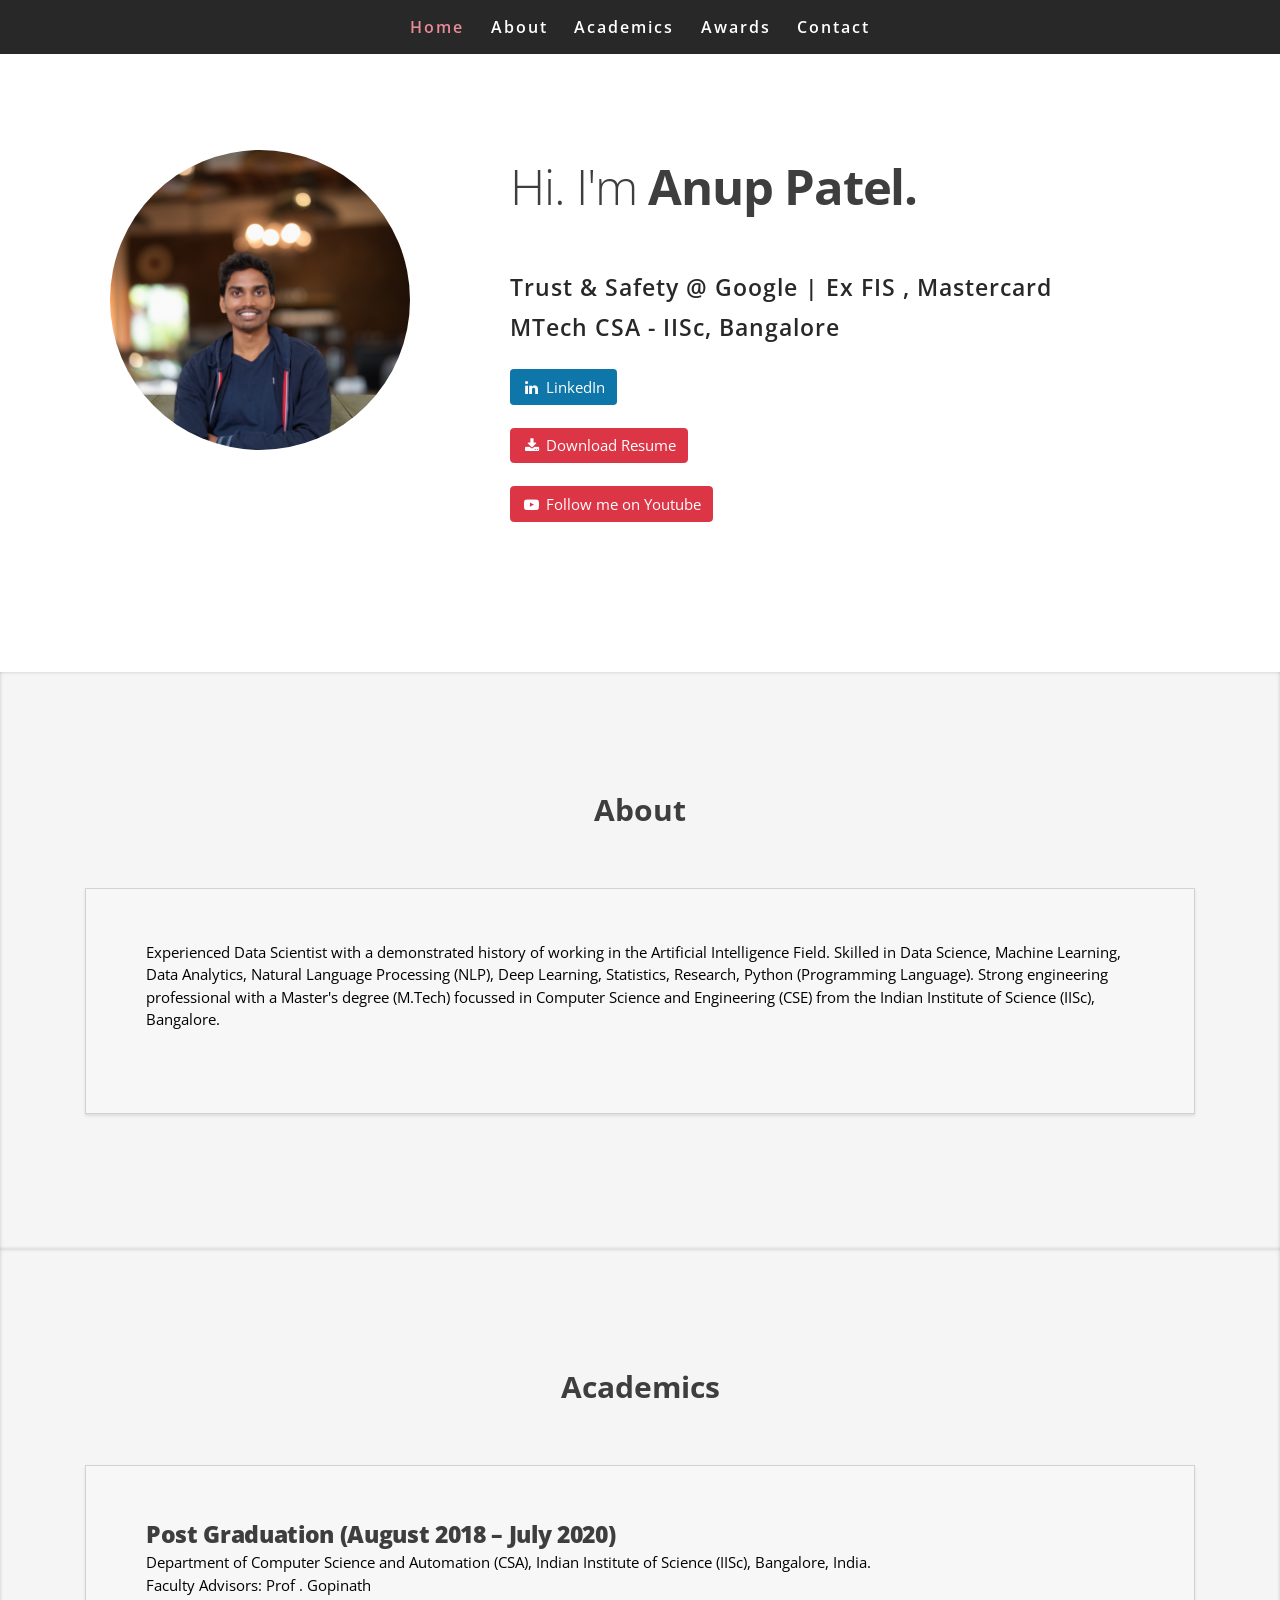
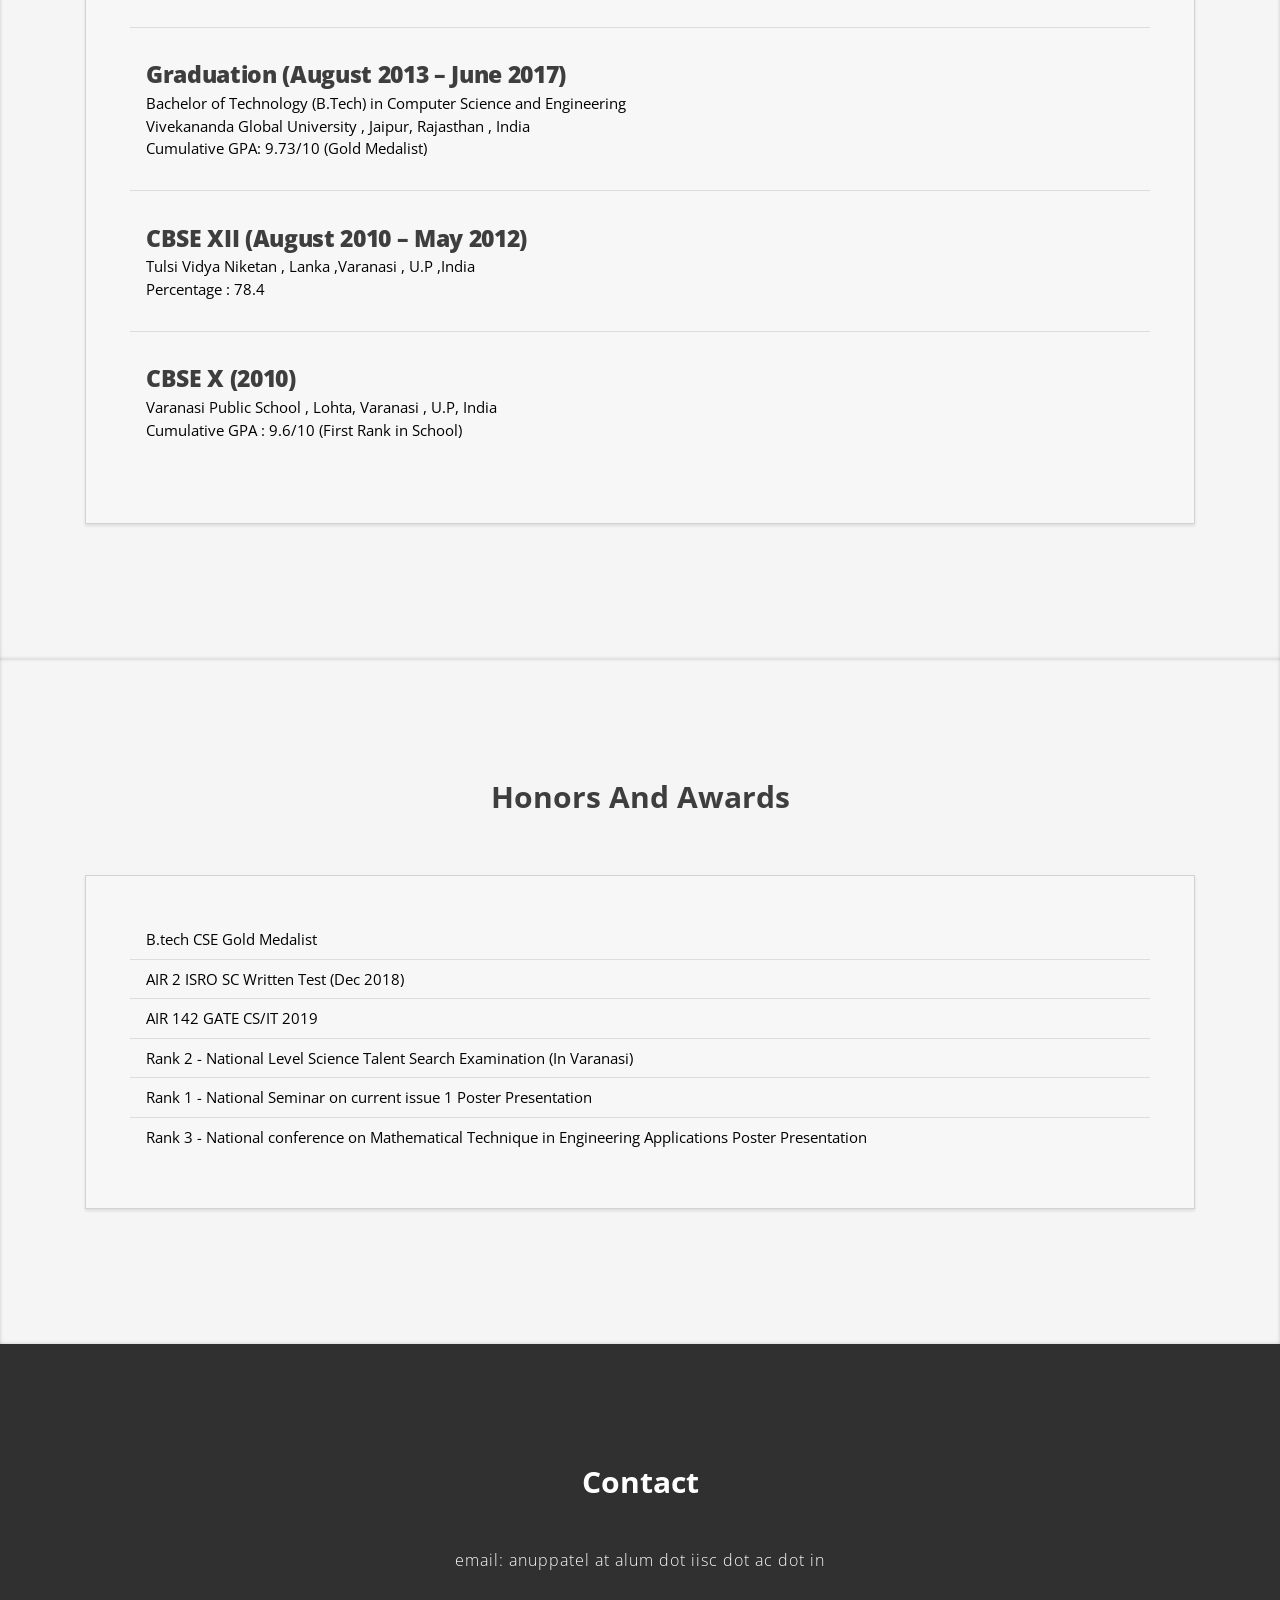
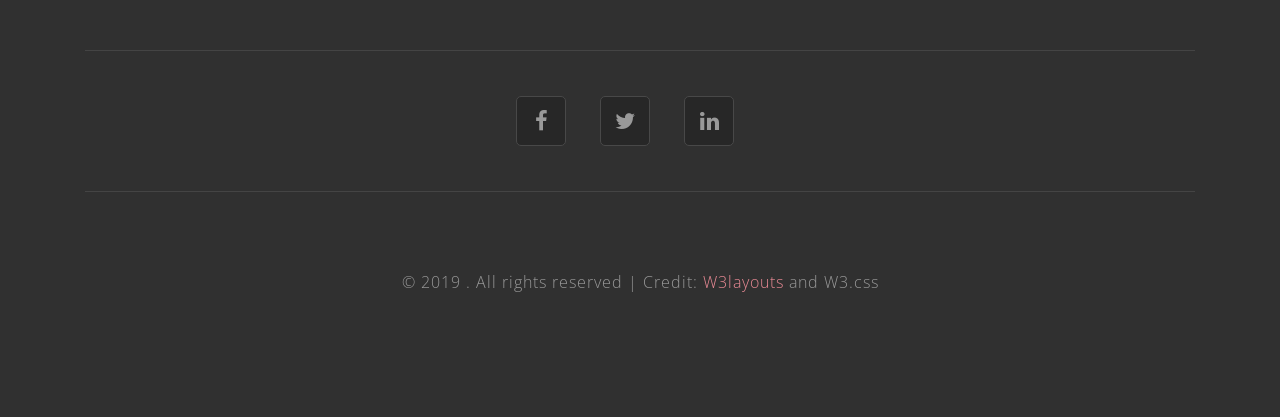
==== commit c3792819: "Correction Correction" ====
--- a/index.html
+++ b/index.html
@@ -7,7 +7,7 @@
 <!DOCTYPE html>
 <html lang="zxx">
 <head>
-	<title>Anup Patel | Algo Trader | Data Science | IISc Bangalore</title>
+	<title>Anup Patel | Data Science | IISc Bangalore</title>
 	<!-- Meta tag Keywords -->
 	<meta name="viewport" content="width=device-width, initial-scale=1">
 	<meta charset="UTF-8" />
@@ -99,7 +99,7 @@
                         <div class="advantage_left">
                              <h1 class="heading text-capitalize mb-sm-5 mb-4">Hi. I'm <span>Anup Patel.</span></h1>
 							
-							<p class="mt-5" style="align:left"><span>Lead Data Scientist - FIS Global | Ex Mastercard  </span><br><span>MTech CSA - IISc, Bangalore</span><!--<span> Data Science Intern Airtel X Labs</span>--></p><br>
+							<p class="mt-5" style="align:left"><span>Trust & Safety @ Google | Ex FIS , Mastercard  </span><br><span>MTech CSA - IISc, Bangalore</span><!--<span> Data Science Intern Airtel X Labs</span>--></p><br>
 							<a href="https://www.linkedin.com/in/anup2328/" title="LinkedIn" class="btn btn-linkedin"><i class="fa fa-linkedin fa-fw"></i> LinkedIn</a><br><br>
 							<a href="Anup_Patel_Resume_public.pdf" class="btn btn-danger" role="button"><i class="fa fa-download fa-fw"></i> Download Resume</a><br><br>
 							<a href="https://www.youtube.com/@AnupAI" class="btn btn-danger" role="button"><i class="fa fa-youtube-play fa-fw"></i> Follow me on Youtube</a>
@@ -196,10 +196,9 @@
 								<li>AIR 2 ISRO SC Written Test (Dec 2018)</li>
 								<li>AIR 142 GATE CS/IT 2019</li>
 								<li>Rank 2 - National Level Science Talent Search Examination (In Varanasi)</li>
-								<li>Rank 1 - National Seminar on current issue 1 Poster Presenatation</li>
+								<li>Rank 1 - National Seminar on current issue 1 Poster Presentation</li>
 								<li>Rank 3 - National conference on Mathematical Technique in Engineering Applications Poster Presentation</li>
 							</ul>
-
  
 						</div>
                     </div>
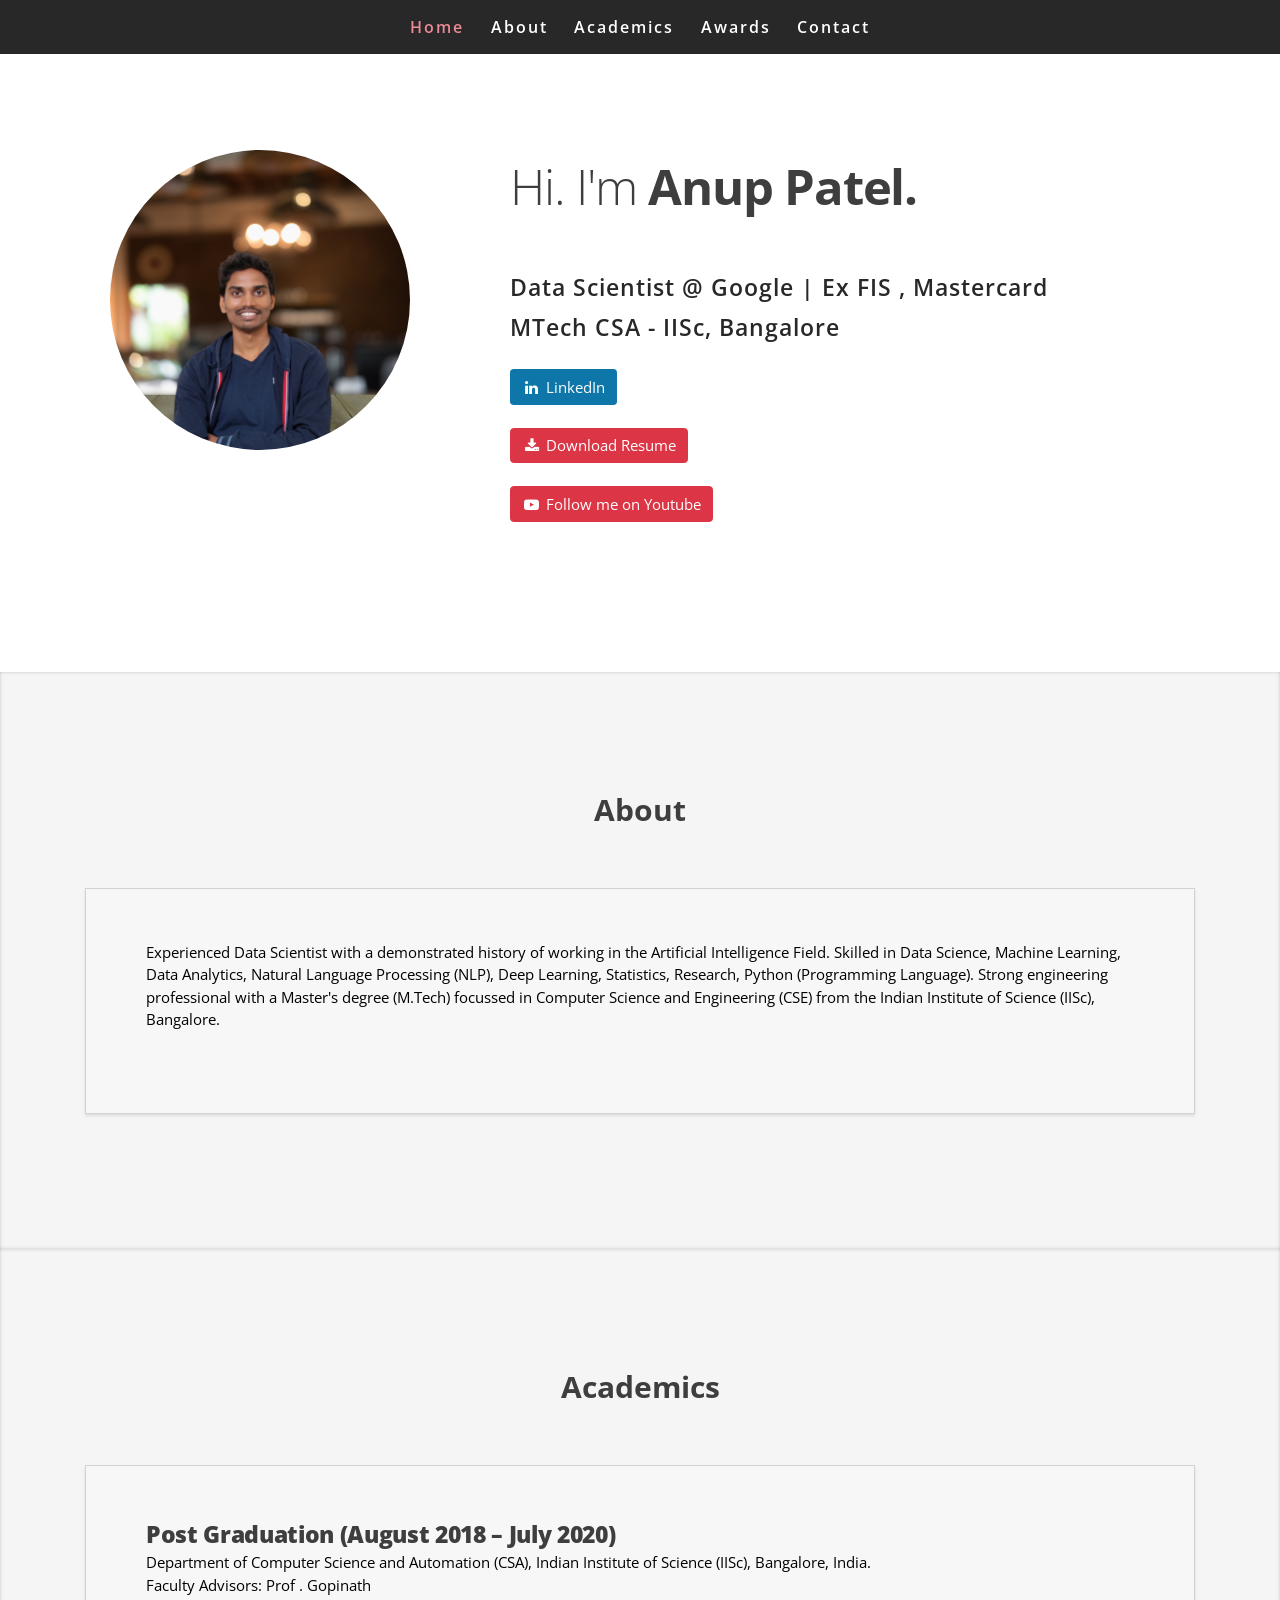
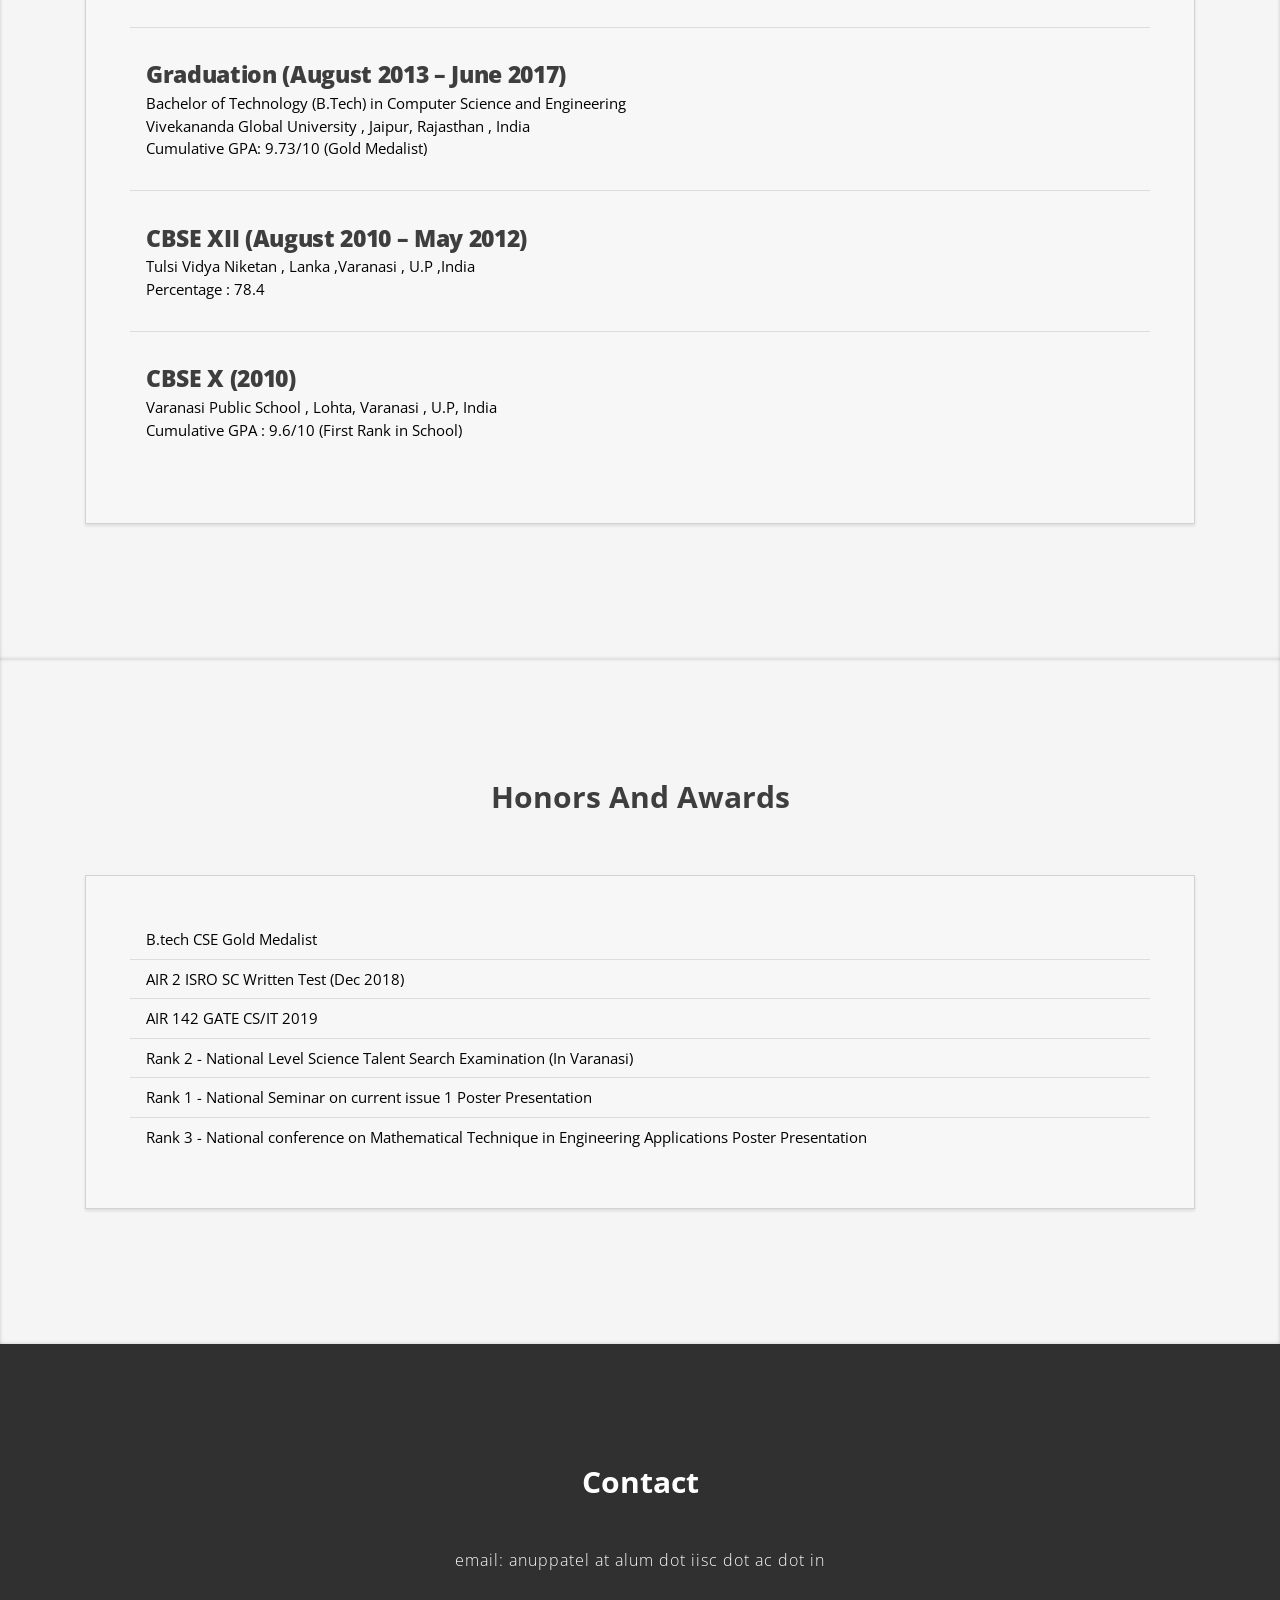
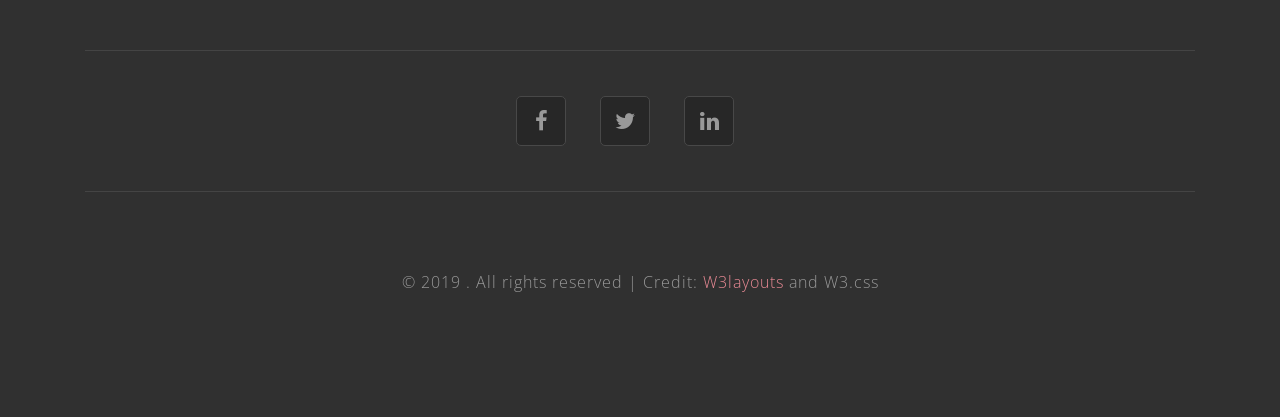
==== commit 12eb79e3: "Update index.html" ====
--- a/index.html
+++ b/index.html
@@ -11,7 +11,7 @@
 	<!-- Meta tag Keywords -->
 	<meta name="viewport" content="width=device-width, initial-scale=1">
 	<meta charset="UTF-8" />
-	<meta name="keywords" content="Anup patel iisc, anup patel gate 142, anup patel isro air 2, iisc, anup patel iisc csa, anup patel iisc mtech csa,anup patel indian institute of science" />
+	<meta name="keywords" content="Anup Patel google, Anup patel iisc, anup patel gate 142, anup patel isro air 2, iisc, anup patel iisc csa, anup patel iisc mtech csa,anup patel indian institute of science" />
 
 	<link rel="stylesheet" href="https://www.w3schools.com/w3css/4/w3.css">
 	<!-- <link rel="shortcut icon" href="/anup.png" /> -->
@@ -99,7 +99,7 @@
                         <div class="advantage_left">
                              <h1 class="heading text-capitalize mb-sm-5 mb-4">Hi. I'm <span>Anup Patel.</span></h1>
 							
-							<p class="mt-5" style="align:left"><span>Trust & Safety @ Google | Ex FIS , Mastercard  </span><br><span>MTech CSA - IISc, Bangalore</span><!--<span> Data Science Intern Airtel X Labs</span>--></p><br>
+							<p class="mt-5" style="align:left"><span>Data Scientist @ Google | Ex FIS , Mastercard  </span><br><span>MTech CSA - IISc, Bangalore</span><!--<span> Data Science Intern Airtel X Labs</span>--></p><br>
 							<a href="https://www.linkedin.com/in/anup2328/" title="LinkedIn" class="btn btn-linkedin"><i class="fa fa-linkedin fa-fw"></i> LinkedIn</a><br><br>
 							<a href="Anup_Patel_Resume_public.pdf" class="btn btn-danger" role="button"><i class="fa fa-download fa-fw"></i> Download Resume</a><br><br>
 							<a href="https://www.youtube.com/@AnupAI" class="btn btn-danger" role="button"><i class="fa fa-youtube-play fa-fw"></i> Follow me on Youtube</a>
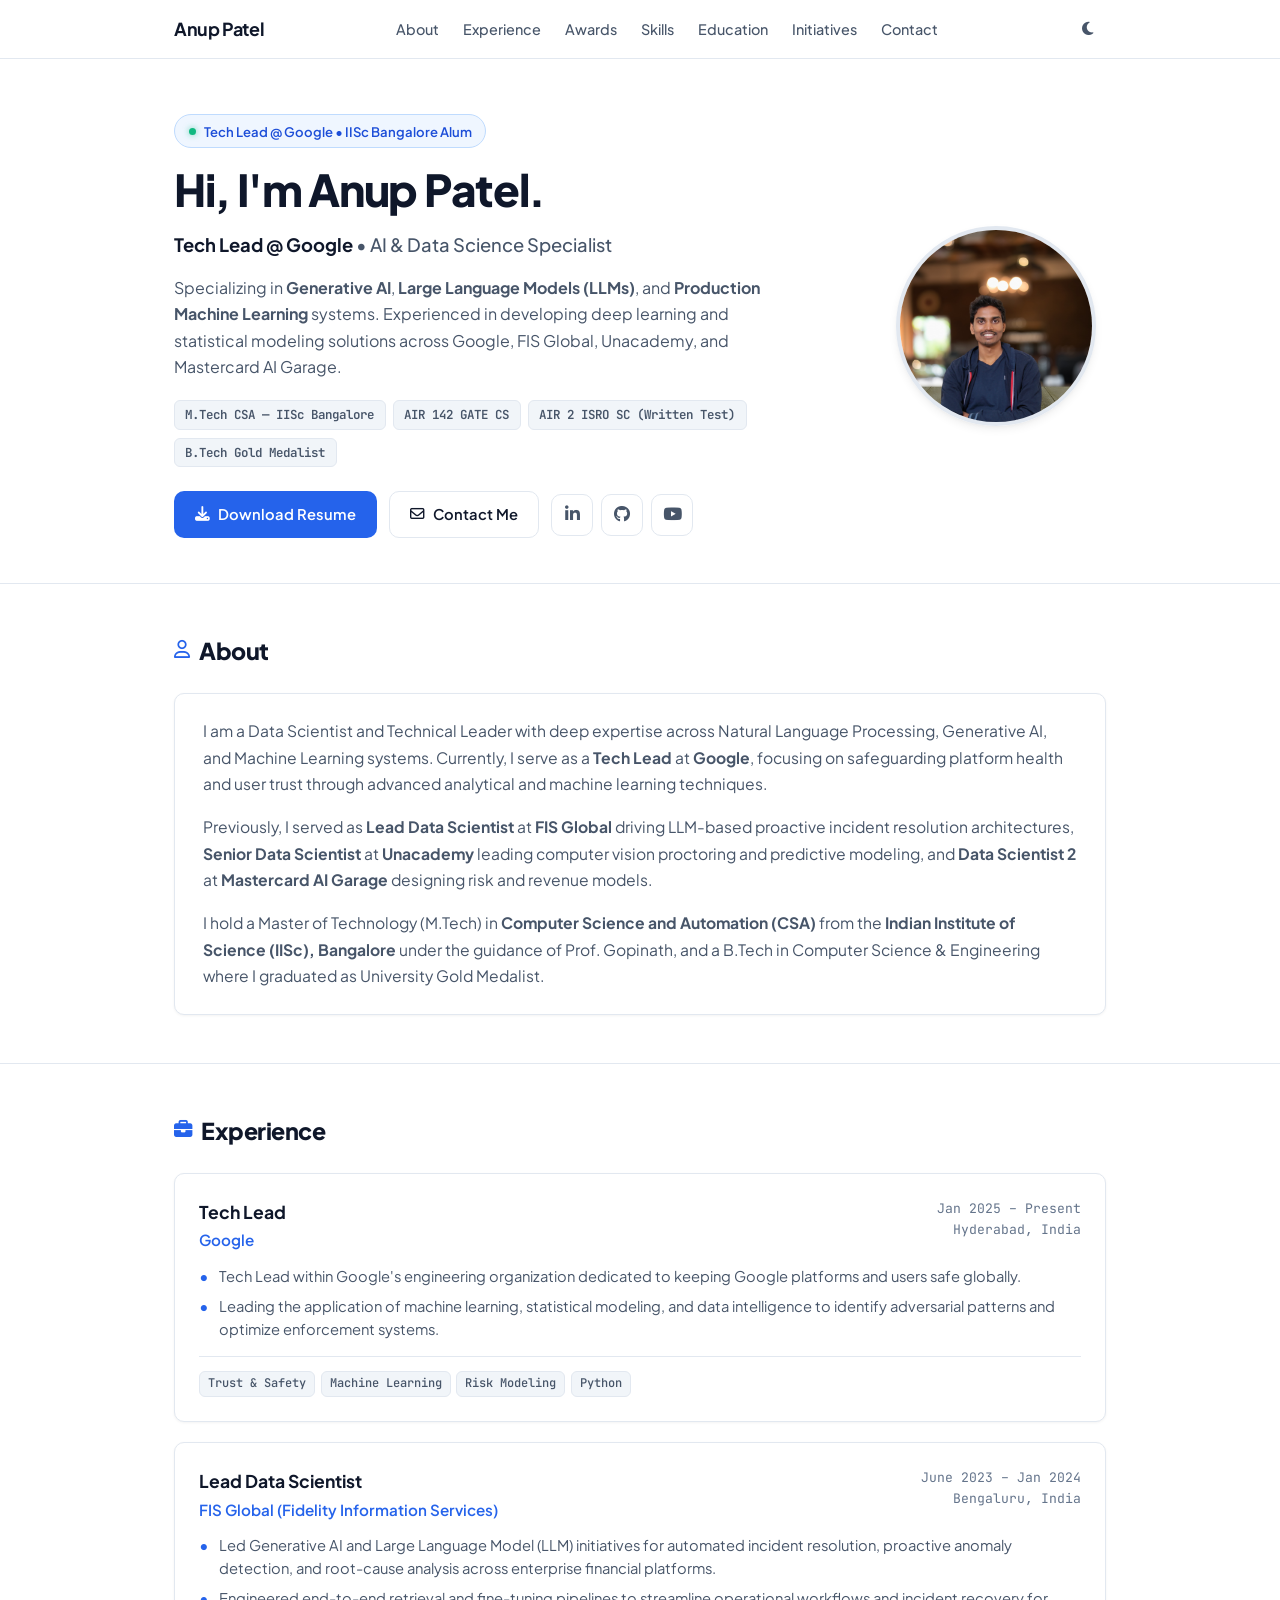
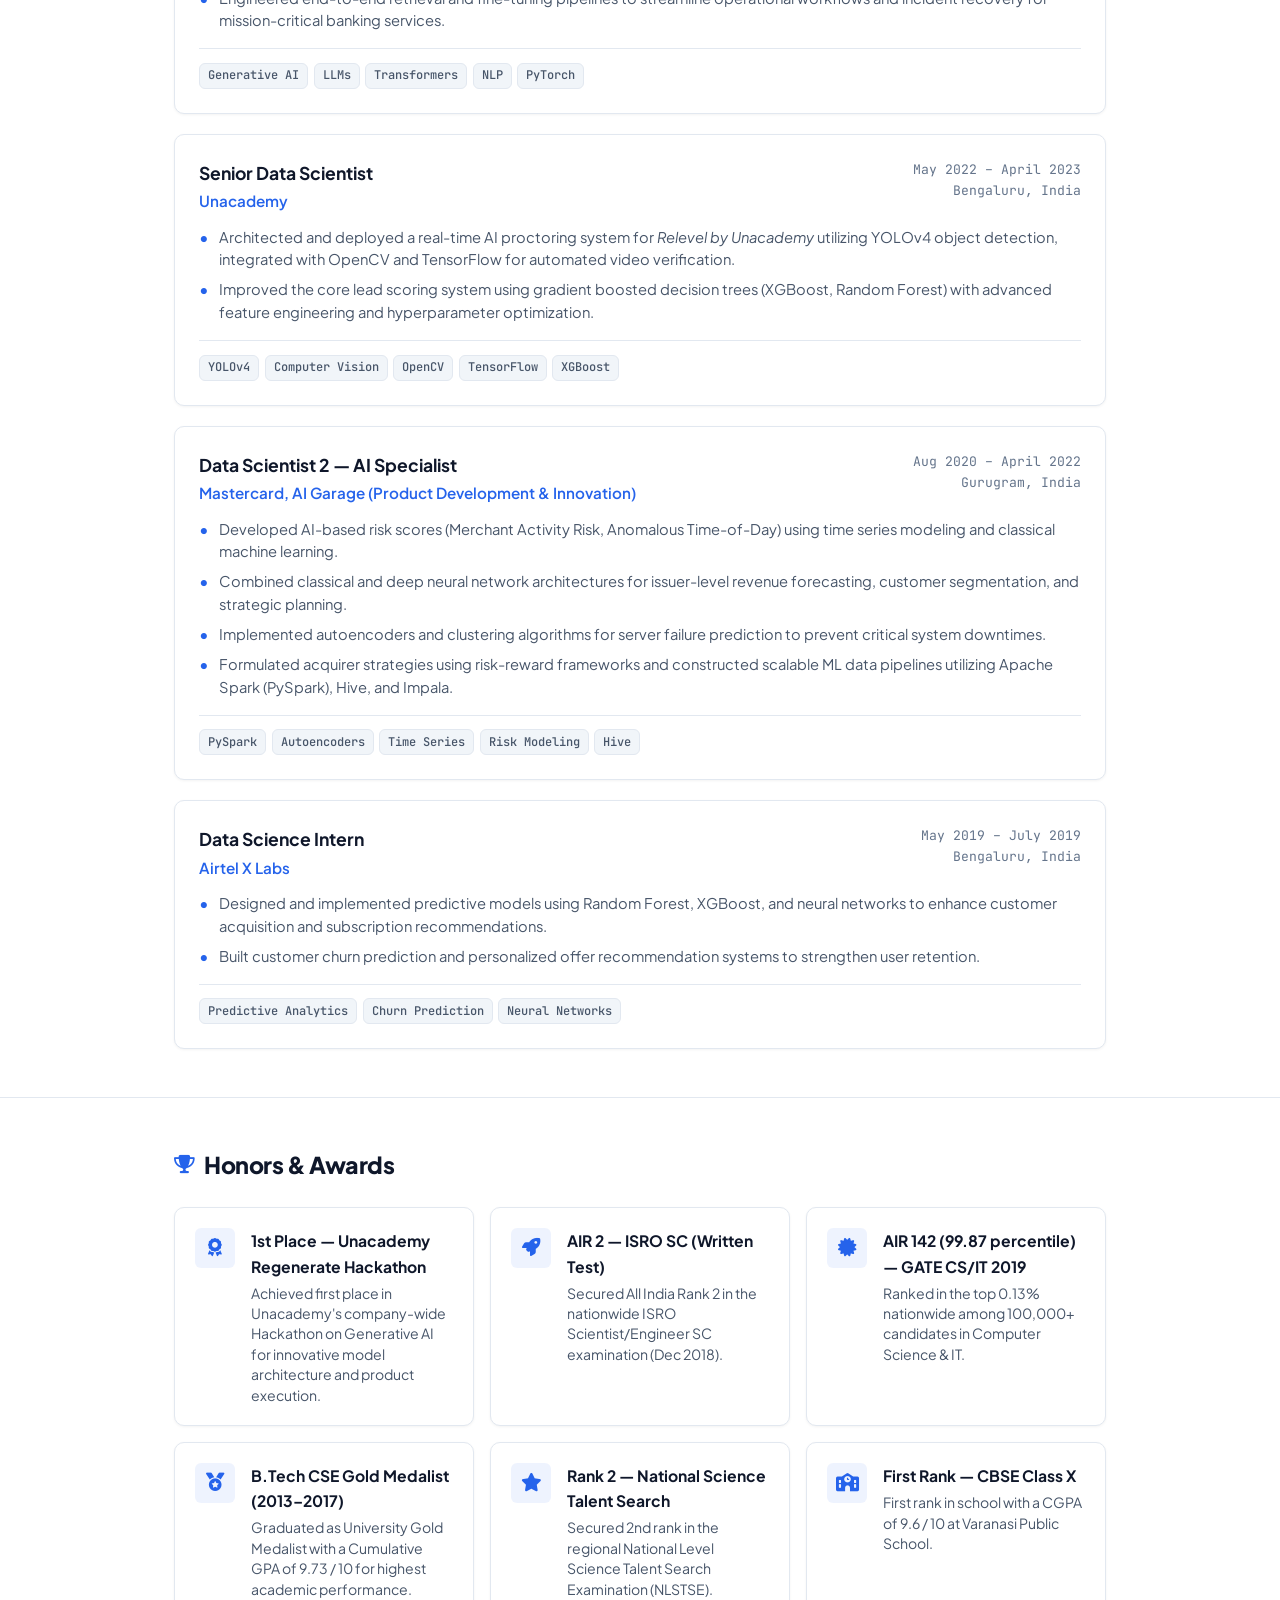
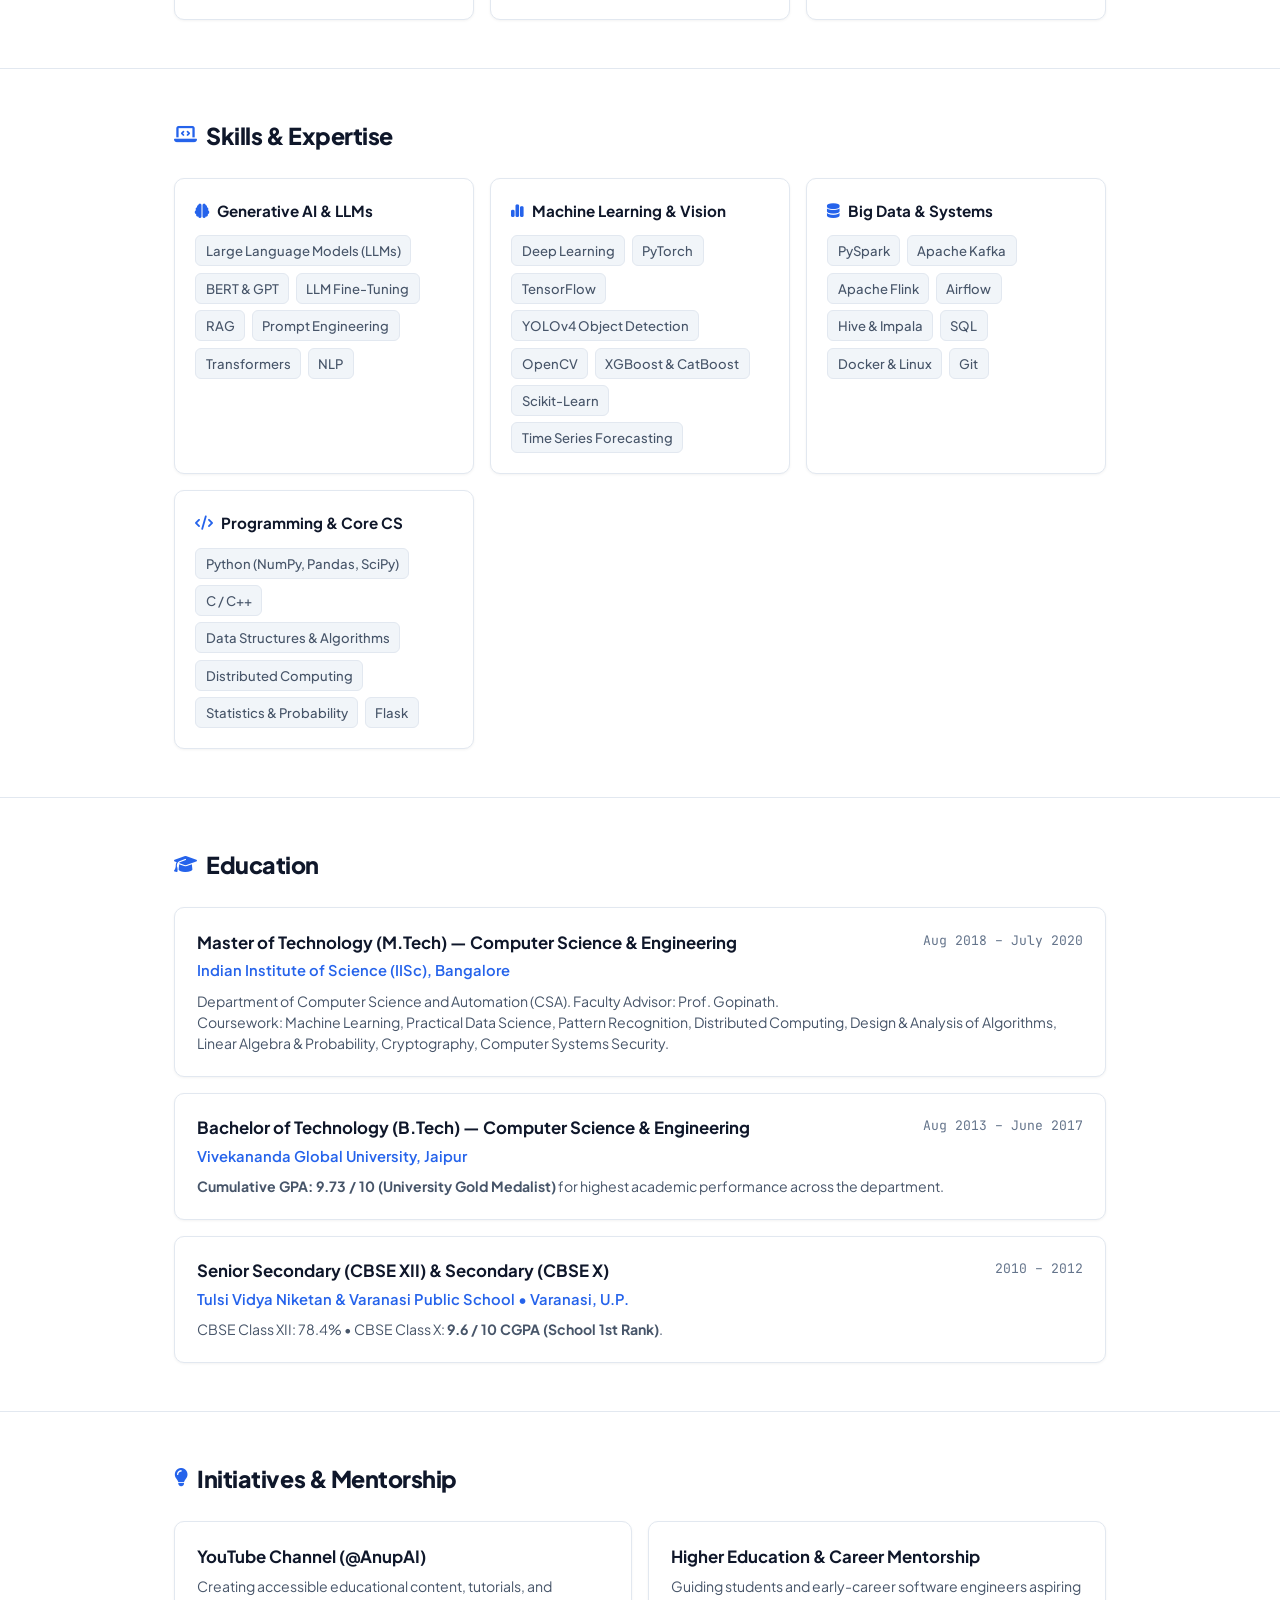
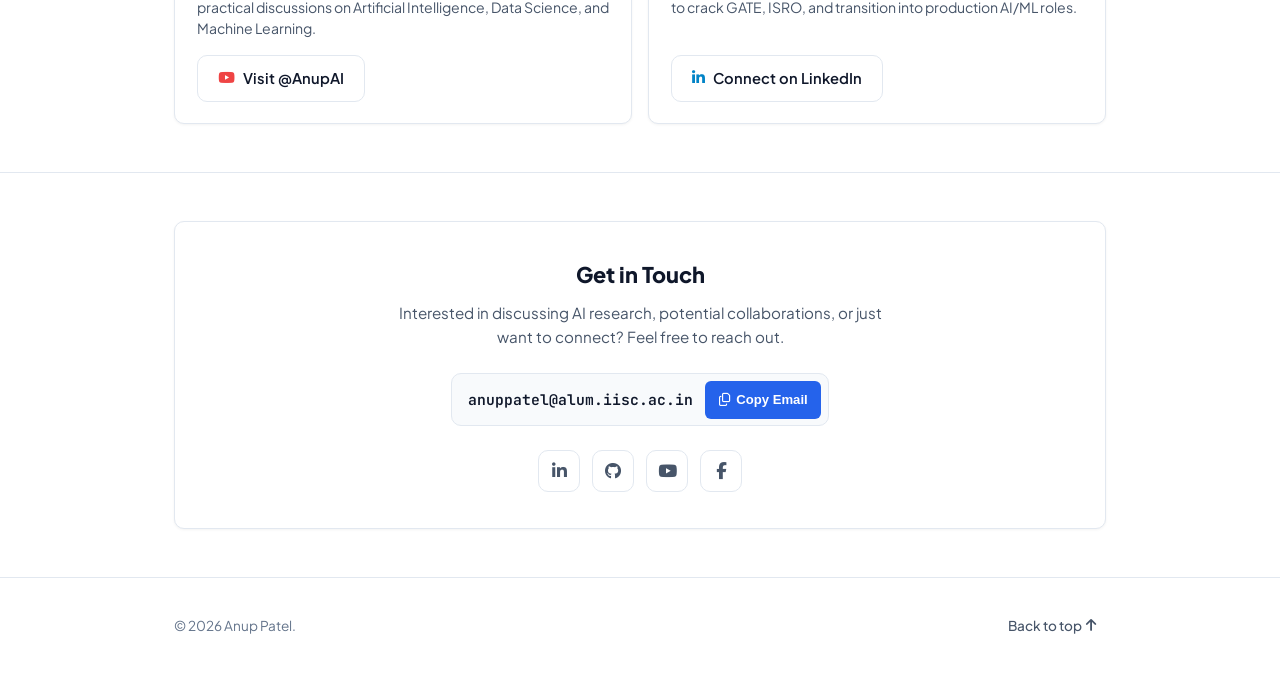
==== commit 954e018a: "Update portfolio: modern clean design, light theme, updated Tech Lead role" ====
--- a/index.html
+++ b/index.html
@@ -1,287 +1,739 @@
-<!--
-Author: W3layouts
-Author URL: http://w3layouts.com
-License: Creative Commons Attribution 3.0 Unported
-License URL: http://creativecommons.org/licenses/by/3.0/
--->
 <!DOCTYPE html>
-<html lang="zxx">
+<html lang="en" data-theme="light">
 <head>
-	<title>Anup Patel | Data Science | IISc Bangalore</title>
-	<!-- Meta tag Keywords -->
-	<meta name="viewport" content="width=device-width, initial-scale=1">
-	<meta charset="UTF-8" />
-	<meta name="keywords" content="Anup Patel google, Anup patel iisc, anup patel gate 142, anup patel isro air 2, iisc, anup patel iisc csa, anup patel iisc mtech csa,anup patel indian institute of science" />
-
-	<link rel="stylesheet" href="https://www.w3schools.com/w3css/4/w3.css">
-	<!-- <link rel="shortcut icon" href="/anup.png" /> -->
-
-<link rel="stylesheet" href="https://www.w3schools.com/lib/w3-theme-blue-grey.css">
-<link rel='stylesheet' href='https://fonts.googleapis.com/css?family=Open+Sans'>
-<link rel="stylesheet" href="https://cdnjs.cloudflare.com/ajax/libs/font-awesome/4.7.0/css/font-awesome.min.css">
-<style>
-	
-	.btn-linkedin {
-	  background: #0E76A8;
-	  border-radius: 0;
-	  color: #fff;
-	  border-width: 1px;
-	  border-style: solid;
-	  border-color: #084461;
-	}
-	.btn-linkedin:link, .btn-linkedin:visited {
-	  color: #fff;
-	}
-	.btn-linkedin:active, .btn-linkedin:hover {
-	  background: #084461;
-	  color: #fff;
-	}</style>
-	<script>
-		addEventListener("load", function () {
-			setTimeout(hideURLbar, 0);
-		}, false);
-
-		function hideURLbar() {
-			window.scrollTo(0, 1);
-		}
-	</script>
-	<!-- //Meta tag Keywords -->
-	<!-- Custom-Files -->
-	<link rel="stylesheet" href="css/bootstrap.css">
-	<!-- Bootstrap-Core-CSS -->
-	<link rel="stylesheet" href="css/style.css" type="text/css" media="all" />
-	<!-- Style-CSS -->
-	<link rel="stylesheet" href="css/font-awesome.css">
-	<!-- Font-Awesome-Icons-CSS -->
-	<!-- //Custom-Files -->
-	<!-- Web-Fonts -->
-	<link href="//fonts.googleapis.com/css?family=Open+Sans:300,400,600,700,800" rel="stylesheet">
-	<!-- //Web-Fonts -->
+  <meta charset="UTF-8">
+  <meta name="viewport" content="width=device-width, initial-scale=1.0, viewport-fit=cover">
+  <title>Anup Patel | Tech Lead @ Google</title>
+  
+  <!-- SEO & Search Engine Optimization -->
+  <meta name="description" content="Personal portfolio of Anup Patel &mdash; Tech Lead at Google, IISc Bangalore Alum (M.Tech CSA). Specializing in Generative AI, Large Language Models (LLMs), and Production Machine Learning.">
+  <meta name="keywords" content="Anup Patel, Anup Patel Google, Tech Lead Google, Data Scientist, Generative AI, LLM, Large Language Models, Machine Learning, Deep Learning, IISc Bangalore, CSA IISc, GATE AIR 142, ISRO AIR 2">
+  <meta name="author" content="Anup Patel">
+  <meta name="robots" content="index, follow, max-snippet:-1, max-image-preview:large, max-video-preview:-1">
+  <link rel="canonical" href="https://anup-patel.github.io/">
+  
+  <!-- Open Graph / Facebook / LinkedIn -->
+  <meta property="og:type" content="website">
+  <meta property="og:url" content="https://anup-patel.github.io/">
+  <meta property="og:site_name" content="Anup Patel Portfolio">
+  <meta property="og:title" content="Anup Patel | Tech Lead @ Google">
+  <meta property="og:description" content="Tech Lead @ Google | M.Tech CSE IISc Bangalore. Specializing in Generative AI, Large Language Models (LLMs), and Production Machine Learning.">
+  <meta property="og:image" content="https://anup-patel.github.io/anup_photo.png">
+  <meta property="og:image:width" content="1280">
+  <meta property="og:image:height" content="1280">
+  <meta property="og:image:alt" content="Anup Patel - Tech Lead at Google">
+  <meta property="og:locale" content="en_US">
+  
+  <!-- Twitter Card -->
+  <meta name="twitter:card" content="summary_large_image">
+  <meta name="twitter:title" content="Anup Patel | Tech Lead @ Google">
+  <meta name="twitter:description" content="Tech Lead @ Google | M.Tech CSE IISc Bangalore. Specializing in Generative AI, Large Language Models, and Production ML Systems.">
+  <meta name="twitter:image" content="https://anup-patel.github.io/anup_photo.png">
+  <meta name="twitter:image:alt" content="Anup Patel - Tech Lead at Google">
+
+  <!-- Favicon -->
+  <link rel="icon" type="image/svg+xml" href="data:image/svg+xml,<svg xmlns='http://www.w3.org/2000/svg' viewBox='0 0 100 100'><rect width='100' height='100' rx='22' fill='%232563eb'/><text x='50%' y='55%' dominant-baseline='middle' text-anchor='middle' font-family='sans-serif' font-weight='800' font-size='46' fill='%23ffffff'>AP</text></svg>">
+
+  <!-- Schema.org JSON-LD for Rich Snippets -->
+  <script type="application/ld+json">
+  {
+    "@context": "https://schema.org",
+    "@type": "Person",
+    "name": "Anup Patel",
+    "jobTitle": "Tech Lead",
+    "worksFor": {
+      "@type": "Organization",
+      "name": "Google",
+      "url": "https://about.google/"
+    },
+    "alumniOf": [
+      {
+        "@type": "EducationalOrganization",
+        "name": "Indian Institute of Science (IISc), Bangalore",
+        "url": "https://iisc.ac.in/"
+      },
+      {
+        "@type": "EducationalOrganization",
+        "name": "Vivekananda Global University"
+      }
+    ],
+    "url": "https://anup-patel.github.io/",
+    "image": "https://anup-patel.github.io/anup_photo.png",
+    "sameAs": [
+      "https://www.linkedin.com/in/anup2328/",
+      "https://github.com/anup-patel",
+      "https://www.youtube.com/@AnupAI",
+      "https://fb.com/anup2328"
+    ],
+    "knowsAbout": [
+      "Generative AI",
+      "Large Language Models (LLMs)",
+      "Machine Learning",
+      "Deep Learning",
+      "Natural Language Processing",
+      "Computer Vision",
+      "Distributed Computing",
+      "Apache Spark",
+      "Trust & Safety"
+    ]
+  }
+  </script>
+
+  <!-- Google Fonts -->
+  <link rel="preconnect" href="https://fonts.googleapis.com">
+  <link rel="preconnect" href="https://fonts.gstatic.com" crossorigin>
+  <link href="https://fonts.googleapis.com/css2?family=JetBrains+Mono:wght@400;500;600&family=Plus+Jakarta+Sans:wght@400;500;600;700;800&display=swap" rel="stylesheet">
+  
+  <!-- Font Awesome Icons -->
+  <link rel="stylesheet" href="https://cdnjs.cloudflare.com/ajax/libs/font-awesome/6.5.1/css/all.min.css" integrity="sha512-DTOQO9RWCH3ppGqcWaEA1BIZOC6xxalwEsw9c2QQeAIftl+Vegovlnee1c9QX4TctnWMn13TZye+giMm8e2LwA==" crossorigin="anonymous" referrerpolicy="no-referrer" />
+  
+  <!-- Portfolio Stylesheet -->
+  <link rel="stylesheet" href="css/portfolio.css">
 </head>
 <body>
-	
-
-	<!-- header -->
-		<!-- navigation -->
-		<div class="main-top">
-		 <header>
-			<div class="container-fluid px-lg-5 ">
-				<nav class="mnu mx-auto">
-						  <label for="drop" class="toggle">Menu</label>
-							<input type="checkbox" id="drop">
-							<ul class="menu">
-								<li class="mr-lg-4 mr-3 active"><a href="index.html">Home</a></li>
-								
-								 <li class="mr-lg-4 mr-3"><a href="#projects" class="scroll">About</a></li>
-								 <li class="mr-lg-4 mr-3"><a href="#academics" class="scroll">Academics</a></li>
-								 <li class="mr-lg-4 mr-3"><a href="#awards" class="scroll">Awards</a></li>
-<!-- 								 <li class="mr-lg-4 mr-3"><a href="#courses" class="scroll">Courses</a></li> -->
-								<li><a href="#contact" class="scroll">Contact</a></li>
-							</ul>
-						</nav>
-			</div>
-		</header>
-		</div>
-		<!-- //navigation-->
-
-	<section class="banner-bottom" id="about">
-		<div class="container">
-            <div class="inner-sec">
-                <div class="row middle-grids">
-                    
-                    <div class="col-lg-4 advantage-grid-info1">
-                        <div class="advantage_left1 text-center">
-                            <img src="anup_photo.png" class="img-fluid" alt="anup-patel, anup patel iisc, anup patel indian institute of science, anup patel csa, anup patel official blog">
-                        </div>
-                    </div> 
-
-					 <div class="col-lg-8 advantage-grid-info">
-                        <div class="advantage_left">
-                             <h1 class="heading text-capitalize mb-sm-5 mb-4">Hi. I'm <span>Anup Patel.</span></h1>
-							
-							<p class="mt-5" style="align:left"><span>Data Scientist @ Google | Ex FIS , Mastercard  </span><br><span>MTech CSA - IISc, Bangalore</span><!--<span> Data Science Intern Airtel X Labs</span>--></p><br>
-							<a href="https://www.linkedin.com/in/anup2328/" title="LinkedIn" class="btn btn-linkedin"><i class="fa fa-linkedin fa-fw"></i> LinkedIn</a><br><br>
-							<a href="Anup_Patel_Resume_public.pdf" class="btn btn-danger" role="button"><i class="fa fa-download fa-fw"></i> Download Resume</a><br><br>
-							<a href="https://www.youtube.com/@AnupAI" class="btn btn-danger" role="button"><i class="fa fa-youtube-play fa-fw"></i> Follow me on Youtube</a>
-
-
-							
-						</div>
-                    </div>
-
-                </div>
-            </div>
-		</div>
+
+  <!-- Navigation Bar -->
+  <header class="navbar" id="navbar">
+    <div class="container nav-container">
+      <a href="#hero" class="nav-brand" aria-label="Anup Patel">
+        Anup Patel
+      </a>
+
+      <nav role="navigation" aria-label="Main Navigation">
+        <ul class="nav-links" id="navLinks">
+          <li><a href="#about" class="nav-link">About</a></li>
+          <li><a href="#experience" class="nav-link">Experience</a></li>
+          <li><a href="#awards" class="nav-link">Awards</a></li>
+          <li><a href="#skills" class="nav-link">Skills</a></li>
+          <li><a href="#education" class="nav-link">Education</a></li>
+          <li><a href="#initiatives" class="nav-link">Initiatives</a></li>
+          <li><a href="#contact" class="nav-link">Contact</a></li>
+        </ul>
+      </nav>
+
+      <div class="nav-actions">
+        <button id="themeToggleBtn" class="theme-toggle-btn" aria-label="Toggle Theme" title="Toggle Theme">
+          <i class="fa-solid fa-moon" id="themeIcon"></i>
+        </button>
+
+        <button class="mobile-menu-toggle" id="menuToggle" aria-label="Toggle menu" aria-expanded="false">
+          <i class="fa-solid fa-bars" id="menuIcon"></i>
+        </button>
+      </div>
+    </div>
+  </header>
+
+  <main id="main-content">
+    <!-- Hero Section -->
+    <section class="hero-section" id="hero">
+      <div class="container">
+        <div class="hero-grid">
+          
+          <div class="hero-content">
+            <div class="status-badge">
+              <span class="status-dot"></span>
+              <span>Tech Lead @ Google &bull; IISc Bangalore Alum</span>
+            </div>
+
+            <h1 class="hero-title">
+              Hi, I'm Anup Patel.
+            </h1>
+
+            <div class="hero-subtitle">
+              <strong>Tech Lead @ Google</strong> &bull; AI &amp; Data Science Specialist
+            </div>
+
+            <p class="hero-description">
+              Specializing in <strong>Generative AI</strong>, <strong>Large Language Models (LLMs)</strong>, and <strong>Production Machine Learning</strong> systems. Experienced in developing deep learning and statistical modeling solutions across Google, FIS Global, Unacademy, and Mastercard AI Garage.
+            </p>
+
+            <div class="hero-badges-row">
+              <span class="pill-badge">M.Tech CSA &mdash; IISc Bangalore</span>
+              <span class="pill-badge">AIR 142 GATE CS</span>
+              <span class="pill-badge">AIR 2 ISRO SC (Written Test)</span>
+              <span class="pill-badge">B.Tech Gold Medalist</span>
+            </div>
+
+            <div class="hero-actions">
+              <a href="Anup_Patel_Resume_public.pdf" class="btn btn-primary" download="Anup_Patel_Resume.pdf" title="Download Resume PDF">
+                <i class="fa-solid fa-download"></i>
+                <span>Download Resume</span>
+              </a>
+              <a href="#contact" class="btn btn-secondary">
+                <i class="fa-regular fa-envelope"></i>
+                <span>Contact Me</span>
+              </a>
+
+              <div class="social-links">
+                <a href="https://www.linkedin.com/in/anup2328/" target="_blank" rel="noopener noreferrer" class="social-btn" title="LinkedIn Profile" aria-label="LinkedIn">
+                  <i class="fa-brands fa-linkedin-in"></i>
+                </a>
+                <a href="https://github.com/anup-patel" target="_blank" rel="noopener noreferrer" class="social-btn" title="GitHub Profile" aria-label="GitHub">
+                  <i class="fa-brands fa-github"></i>
+                </a>
+                <a href="https://www.youtube.com/@AnupAI" target="_blank" rel="noopener noreferrer" class="social-btn" title="YouTube Channel (@AnupAI)" aria-label="YouTube">
+                  <i class="fa-brands fa-youtube"></i>
+                </a>
+              </div>
+            </div>
+          </div>
+
+          <div class="hero-avatar-wrapper">
+            <img src="anup_photo.png" alt="Anup Patel - Tech Lead @ Google" class="avatar-img" width="200" height="200" loading="eager">
+          </div>
+
+        </div>
+      </div>
     </section>
 
-	<section class="news" id="projects">
-		<div class="container">
-			<center> <h3 class="heading text-capitalize"> About </h3></center>
-			<div class="row news-grids mt-5">
-			 <div class="w-100 p-3">
-                    <div class="agileits-services-grids">
-                       <div class="container">          
-						
-							
-						<ul class="w3-ul">
-							<li>                       Experienced Data Scientist with a demonstrated history of working in the Artificial Intelligence Field. Skilled in Data Science, Machine Learning, Data Analytics, Natural Language Processing (NLP), Deep Learning, Statistics, Research, Python (Programming Language). Strong engineering professional with a Master's degree (M.Tech) focussed in Computer Science and Engineering (CSE) from the Indian Institute of Science (IISc), Bangalore. <br><br>
-
-							</li>
-     						</ul>
-     						
-    <!-- End Middle Column -->
-   
-
- 
-						</div>
-                    </div>
-                </div>
-			</div></div>
-		</section>
-
-
-    
-	
-	   <section class="news" id="academics">
-		<div class="container">
-			<center> <h3 class="heading text-capitalize"> Academics </h3></center>
-			<div class="row news-grids mt-5">
-			 <div class="w-100 p-3">
-                    <div class="agileits-services-grids">
-                       <div class="container">          
-						
-							
-						<ul class="w3-ul">
-							<li><h4><strong>Post Graduation (August 2018 – July 2020)</strong></h4>
-							Department of Computer Science and Automation (CSA), Indian Institute of Science (IISc), Bangalore, India.<br>
-							Faculty Advisors: Prof . Gopinath<br><br>
-							</li><br>
-							<li><h4 ><strong>Graduation (August 2013 – June 2017)</strong></h4>
-							Bachelor of Technology (B.Tech) in Computer Science and Engineering</br>
-							Vivekananda Global University , Jaipur, Rajasthan , India</br>
-							Cumulative GPA: 9.73/10 (Gold Medalist)</br><br></li><br>
-							<li><h4 ><strong>CBSE XII (August 2010 – May 2012)</strong></h4>
-							Tulsi Vidya Niketan , Lanka ,Varanasi , U.P ,India<br>
-							Percentage : 78.4<br><br></li><br>
-							<li><h4 ><strong>CBSE X (2010)</strong></h4>
-							Varanasi Public School , Lohta, Varanasi , U.P, India<br>
-							Cumulative GPA : 9.6/10 (First Rank in School)<br><br></li>
-     						</ul>
-     						
-    <!-- End Middle Column -->
-   
-
- 
-						</div>
-                    </div>
-                </div>
-			</div></div>
-		</section>
-    
-    
-
-
-
-
-    <section class="news" id="awards">
-		<div class="container">
-			<center> <h3 class="heading text-capitalize"> Honors and Awards </h3></center>
-			<div class="row news-grids mt-5">
-			 <div class="w-100 p-3">
-                    <div class="agileits-services-grids">
-                       <div class="container">          
-						
-							<ul class="w3-ul">
-								<li>B.tech CSE Gold Medalist</li>
-								<li>AIR 2 ISRO SC Written Test (Dec 2018)</li>
-								<li>AIR 142 GATE CS/IT 2019</li>
-								<li>Rank 2 - National Level Science Talent Search Examination (In Varanasi)</li>
-								<li>Rank 1 - National Seminar on current issue 1 Poster Presentation</li>
-								<li>Rank 3 - National conference on Mathematical Technique in Engineering Applications Poster Presentation</li>
-							</ul>
- 
-						</div>
-                    </div>
-                </div>
-			</div></div>
-		</section>
-
- 	<!--Courses -->
-	<!-- <section class="news text-center" id="courses">
-		<div class="container">
-			 <h3 class="heading text-capitalize"> Courses </h3>
-			<div class="row news-grids mt-5">
-			 <div class="w-100 p-3">
-                    <div class="agileits-services-grids">
-                       <div class="container">          
-						  <table class="w3-table">
-								<tbody>
-								<tr>
-								<th>Course Code</th>
-								<th>Course Name</th>
-								</tr>
-								<tr>
-								<td>E0 270</td>
-								<td>Machine Learning</td>
-								</tr>
-								<tr>
-								<td>E0 268</td>
-								<td>Practical Data Science</td>
-								</tr>
-								<tr>
-								<td>E1 313</td>
-								<td>Topics in Pattern Recognision</td>
-								</tr>
-								<tr>
-								<td>E0 264</td>
-								<td>Distributed Computing System</td>
-								</tr>
-								<tr>
-								<td>E0 235</td>
-								<td>Cryptography</td>
-								</tr>
-								<tr>
-								<td>E0 225</td>
-								<td>Design and Analysis of Algorithms</td>
-								</tr>
-								<tr>
-								<td>E0 256</td>
-								<td>Theory and Practice of Computer Systems Security</td>
-								</tr>
-								<tr>
-								<td>E0 226</td>
-								<td>Linear Algebra and Probability</td>
-								</tr>
-								</tbody>
-								</table>
-                      
-                    </div>
-                </div>
-			</div></div></div>
-		</section> -->
-		<!-- //works -->
-<!-- contact -->
-	 <section class="wedo" id="contact">
-		<div class="container">
-			<h3 class="heading text-capitalize text-white text-center"> Contact </h3>
-
-			<div class="contact_grid_right mt-5 mx-auto text-center">
-				<p class="heading text-white text-center"> email: anuppatel at alum dot iisc dot ac dot in</p>
-			</div>
-			<div class="cpy-right text-center">
-			<div class="follow">
-				<ul class="social_section_1info">
-					<li><a href="https://fb.com/anup2328"><span class="fa fa-facebook"></span></a></li>
-					<li><a href="#"><span class="fa fa-twitter"></span></a></li>
-					<li><a href="https://www.linkedin.com/in/anup2328/"><span class="fa fa-linkedin"></span></a></li>
-				</ul>
-			</div>
-				<p>© 2019 . All rights reserved | Credit: 
-					<a href="http://w3layouts.com"> W3layouts</a> and W3.css
-				</p>
-			</div>
-		</div>
-	</section></div></div>
-	 <!-- //contact -->
+    <!-- About Section -->
+    <section class="section" id="about">
+      <div class="container">
+        <h2 class="section-title">
+          <i class="fa-regular fa-user"></i>
+          <span>About</span>
+        </h2>
+        
+        <div class="about-card">
+          <p>
+            I am a Data Scientist and Technical Leader with deep expertise across Natural Language Processing, Generative AI, and Machine Learning systems. Currently, I serve as a <strong>Tech Lead</strong> at <strong>Google</strong>, focusing on safeguarding platform health and user trust through advanced analytical and machine learning techniques.
+          </p>
+          <p>
+            Previously, I served as <strong>Lead Data Scientist</strong> at <strong>FIS Global</strong> driving LLM-based proactive incident resolution architectures, <strong>Senior Data Scientist</strong> at <strong>Unacademy</strong> leading computer vision proctoring and predictive modeling, and <strong>Data Scientist 2</strong> at <strong>Mastercard AI Garage</strong> designing risk and revenue models.
+          </p>
+          <p>
+            I hold a Master of Technology (M.Tech) in <strong>Computer Science and Automation (CSA)</strong> from the <strong>Indian Institute of Science (IISc), Bangalore</strong> under the guidance of Prof. Gopinath, and a B.Tech in Computer Science &amp; Engineering where I graduated as University Gold Medalist.
+          </p>
+        </div>
+      </div>
+    </section>
+
+    <!-- Work Experience Section -->
+    <section class="section" id="experience">
+      <div class="container">
+        <h2 class="section-title">
+          <i class="fa-solid fa-briefcase"></i>
+          <span>Experience</span>
+        </h2>
+
+        <div class="experience-list">
+          
+          <!-- Google -->
+          <article class="exp-item">
+            <div class="exp-header">
+              <div>
+                <h3 class="exp-role">Tech Lead</h3>
+                <div class="exp-company">Google</div>
+              </div>
+              <div class="exp-meta">
+                <div>Jan 2025 &ndash; Present</div>
+                <div>Hyderabad, India</div>
+              </div>
+            </div>
+            <ul class="exp-bullets">
+              <li>Tech Lead within Google's engineering organization dedicated to keeping Google platforms and users safe globally.</li>
+              <li>Leading the application of machine learning, statistical modeling, and data intelligence to identify adversarial patterns and optimize enforcement systems.</li>
+            </ul>
+            <div class="exp-tags">
+              <span class="exp-tag">Trust &amp; Safety</span>
+              <span class="exp-tag">Machine Learning</span>
+              <span class="exp-tag">Risk Modeling</span>
+              <span class="exp-tag">Python</span>
+            </div>
+          </article>
+
+          <!-- FIS Global -->
+          <article class="exp-item">
+            <div class="exp-header">
+              <div>
+                <h3 class="exp-role">Lead Data Scientist</h3>
+                <div class="exp-company">FIS Global (Fidelity Information Services)</div>
+              </div>
+              <div class="exp-meta">
+                <div>June 2023 &ndash; Jan 2024</div>
+                <div>Bengaluru, India</div>
+              </div>
+            </div>
+            <ul class="exp-bullets">
+              <li>Led Generative AI and Large Language Model (LLM) initiatives for automated incident resolution, proactive anomaly detection, and root-cause analysis across enterprise financial platforms.</li>
+              <li>Engineered end-to-end retrieval and fine-tuning pipelines to streamline operational workflows and incident recovery for mission-critical banking services.</li>
+            </ul>
+            <div class="exp-tags">
+              <span class="exp-tag">Generative AI</span>
+              <span class="exp-tag">LLMs</span>
+              <span class="exp-tag">Transformers</span>
+              <span class="exp-tag">NLP</span>
+              <span class="exp-tag">PyTorch</span>
+            </div>
+          </article>
+
+          <!-- Unacademy -->
+          <article class="exp-item">
+            <div class="exp-header">
+              <div>
+                <h3 class="exp-role">Senior Data Scientist</h3>
+                <div class="exp-company">Unacademy</div>
+              </div>
+              <div class="exp-meta">
+                <div>May 2022 &ndash; April 2023</div>
+                <div>Bengaluru, India</div>
+              </div>
+            </div>
+            <ul class="exp-bullets">
+              <li>Architected and deployed a real-time AI proctoring system for <em>Relevel by Unacademy</em> utilizing YOLOv4 object detection, integrated with OpenCV and TensorFlow for automated video verification.</li>
+              <li>Improved the core lead scoring system using gradient boosted decision trees (XGBoost, Random Forest) with advanced feature engineering and hyperparameter optimization.</li>
+            </ul>
+            <div class="exp-tags">
+              <span class="exp-tag">YOLOv4</span>
+              <span class="exp-tag">Computer Vision</span>
+              <span class="exp-tag">OpenCV</span>
+              <span class="exp-tag">TensorFlow</span>
+              <span class="exp-tag">XGBoost</span>
+            </div>
+          </article>
+
+          <!-- Mastercard AI Garage -->
+          <article class="exp-item">
+            <div class="exp-header">
+              <div>
+                <h3 class="exp-role">Data Scientist 2 &mdash; AI Specialist</h3>
+                <div class="exp-company">Mastercard, AI Garage (Product Development &amp; Innovation)</div>
+              </div>
+              <div class="exp-meta">
+                <div>Aug 2020 &ndash; April 2022</div>
+                <div>Gurugram, India</div>
+              </div>
+            </div>
+            <ul class="exp-bullets">
+              <li>Developed AI-based risk scores (Merchant Activity Risk, Anomalous Time-of-Day) using time series modeling and classical machine learning.</li>
+              <li>Combined classical and deep neural network architectures for issuer-level revenue forecasting, customer segmentation, and strategic planning.</li>
+              <li>Implemented autoencoders and clustering algorithms for server failure prediction to prevent critical system downtimes.</li>
+              <li>Formulated acquirer strategies using risk-reward frameworks and constructed scalable ML data pipelines utilizing Apache Spark (PySpark), Hive, and Impala.</li>
+            </ul>
+            <div class="exp-tags">
+              <span class="exp-tag">PySpark</span>
+              <span class="exp-tag">Autoencoders</span>
+              <span class="exp-tag">Time Series</span>
+              <span class="exp-tag">Risk Modeling</span>
+              <span class="exp-tag">Hive</span>
+            </div>
+          </article>
+
+          <!-- Airtel X Labs -->
+          <article class="exp-item">
+            <div class="exp-header">
+              <div>
+                <h3 class="exp-role">Data Science Intern</h3>
+                <div class="exp-company">Airtel X Labs</div>
+              </div>
+              <div class="exp-meta">
+                <div>May 2019 &ndash; July 2019</div>
+                <div>Bengaluru, India</div>
+              </div>
+            </div>
+            <ul class="exp-bullets">
+              <li>Designed and implemented predictive models using Random Forest, XGBoost, and neural networks to enhance customer acquisition and subscription recommendations.</li>
+              <li>Built customer churn prediction and personalized offer recommendation systems to strengthen user retention.</li>
+            </ul>
+            <div class="exp-tags">
+              <span class="exp-tag">Predictive Analytics</span>
+              <span class="exp-tag">Churn Prediction</span>
+              <span class="exp-tag">Neural Networks</span>
+            </div>
+          </article>
+
+        </div>
+      </div>
+    </section>
+
+    <!-- Honors & Awards Section -->
+    <section class="section" id="awards">
+      <div class="container">
+        <h2 class="section-title">
+          <i class="fa-solid fa-trophy"></i>
+          <span>Honors &amp; Awards</span>
+        </h2>
+
+        <div class="awards-grid">
+          
+          <div class="award-item">
+            <div class="award-icon"><i class="fa-solid fa-award"></i></div>
+            <div class="award-info">
+              <h4>1st Place &mdash; Unacademy Regenerate Hackathon</h4>
+              <p>Achieved first place in Unacademy's company-wide Hackathon on Generative AI for innovative model architecture and product execution.</p>
+            </div>
+          </div>
+
+          <div class="award-item">
+            <div class="award-icon"><i class="fa-solid fa-rocket"></i></div>
+            <div class="award-info">
+              <h4>AIR 2 &mdash; ISRO SC (Written Test)</h4>
+              <p>Secured All India Rank 2 in the nationwide ISRO Scientist/Engineer SC examination (Dec 2018).</p>
+            </div>
+          </div>
+
+          <div class="award-item">
+            <div class="award-icon"><i class="fa-solid fa-certificate"></i></div>
+            <div class="award-info">
+              <h4>AIR 142 (99.87 percentile) &mdash; GATE CS/IT 2019</h4>
+              <p>Ranked in the top 0.13% nationwide among 100,000+ candidates in Computer Science &amp; IT.</p>
+            </div>
+          </div>
+
+          <div class="award-item">
+            <div class="award-icon"><i class="fa-solid fa-medal"></i></div>
+            <div class="award-info">
+              <h4>B.Tech CSE Gold Medalist (2013&ndash;2017)</h4>
+              <p>Graduated as University Gold Medalist with a Cumulative GPA of 9.73 / 10 for highest academic performance.</p>
+            </div>
+          </div>
+
+          <div class="award-item">
+            <div class="award-icon"><i class="fa-solid fa-star"></i></div>
+            <div class="award-info">
+              <h4>Rank 2 &mdash; National Science Talent Search</h4>
+              <p>Secured 2nd rank in the regional National Level Science Talent Search Examination (NLSTSE).</p>
+            </div>
+          </div>
+
+          <div class="award-item">
+            <div class="award-icon"><i class="fa-solid fa-school"></i></div>
+            <div class="award-info">
+              <h4>First Rank &mdash; CBSE Class X</h4>
+              <p>First rank in school with a CGPA of 9.6 / 10 at Varanasi Public School.</p>
+            </div>
+          </div>
+
+        </div>
+      </div>
+    </section>
+
+    <!-- Skills Section -->
+    <section class="section" id="skills">
+      <div class="container">
+        <h2 class="section-title">
+          <i class="fa-solid fa-laptop-code"></i>
+          <span>Skills &amp; Expertise</span>
+        </h2>
+
+        <div class="skills-grid">
+          
+          <div class="skill-card">
+            <h4><i class="fa-solid fa-brain"></i> Generative AI &amp; LLMs</h4>
+            <div class="skill-pills">
+              <span class="skill-pill">Large Language Models (LLMs)</span>
+              <span class="skill-pill">BERT &amp; GPT</span>
+              <span class="skill-pill">LLM Fine-Tuning</span>
+              <span class="skill-pill">RAG</span>
+              <span class="skill-pill">Prompt Engineering</span>
+              <span class="skill-pill">Transformers</span>
+              <span class="skill-pill">NLP</span>
+            </div>
+          </div>
+
+          <div class="skill-card">
+            <h4><i class="fa-solid fa-chart-simple"></i> Machine Learning &amp; Vision</h4>
+            <div class="skill-pills">
+              <span class="skill-pill">Deep Learning</span>
+              <span class="skill-pill">PyTorch</span>
+              <span class="skill-pill">TensorFlow</span>
+              <span class="skill-pill">YOLOv4 Object Detection</span>
+              <span class="skill-pill">OpenCV</span>
+              <span class="skill-pill">XGBoost &amp; CatBoost</span>
+              <span class="skill-pill">Scikit-Learn</span>
+              <span class="skill-pill">Time Series Forecasting</span>
+            </div>
+          </div>
+
+          <div class="skill-card">
+            <h4><i class="fa-solid fa-database"></i> Big Data &amp; Systems</h4>
+            <div class="skill-pills">
+              <span class="skill-pill">PySpark</span>
+              <span class="skill-pill">Apache Kafka</span>
+              <span class="skill-pill">Apache Flink</span>
+              <span class="skill-pill">Airflow</span>
+              <span class="skill-pill">Hive &amp; Impala</span>
+              <span class="skill-pill">SQL</span>
+              <span class="skill-pill">Docker &amp; Linux</span>
+              <span class="skill-pill">Git</span>
+            </div>
+          </div>
+
+          <div class="skill-card">
+            <h4><i class="fa-solid fa-code"></i> Programming &amp; Core CS</h4>
+            <div class="skill-pills">
+              <span class="skill-pill">Python (NumPy, Pandas, SciPy)</span>
+              <span class="skill-pill">C / C++</span>
+              <span class="skill-pill">Data Structures &amp; Algorithms</span>
+              <span class="skill-pill">Distributed Computing</span>
+              <span class="skill-pill">Statistics &amp; Probability</span>
+              <span class="skill-pill">Flask</span>
+            </div>
+          </div>
+
+        </div>
+      </div>
+    </section>
+
+    <!-- Education Section -->
+    <section class="section" id="education">
+      <div class="container">
+        <h2 class="section-title">
+          <i class="fa-solid fa-graduation-cap"></i>
+          <span>Education</span>
+        </h2>
+
+        <div class="edu-list">
+          
+          <div class="edu-item">
+            <div class="edu-header">
+              <div>
+                <div class="edu-degree">Master of Technology (M.Tech) &mdash; Computer Science &amp; Engineering</div>
+                <div class="edu-school">Indian Institute of Science (IISc), Bangalore</div>
+              </div>
+              <div class="edu-date">Aug 2018 &ndash; July 2020</div>
+            </div>
+            <div class="edu-desc">
+              Department of Computer Science and Automation (CSA). Faculty Advisor: Prof. Gopinath.<br>
+              Coursework: Machine Learning, Practical Data Science, Pattern Recognition, Distributed Computing, Design &amp; Analysis of Algorithms, Linear Algebra &amp; Probability, Cryptography, Computer Systems Security.
+            </div>
+          </div>
+
+          <div class="edu-item">
+            <div class="edu-header">
+              <div>
+                <div class="edu-degree">Bachelor of Technology (B.Tech) &mdash; Computer Science &amp; Engineering</div>
+                <div class="edu-school">Vivekananda Global University, Jaipur</div>
+              </div>
+              <div class="edu-date">Aug 2013 &ndash; June 2017</div>
+            </div>
+            <div class="edu-desc">
+              <strong>Cumulative GPA: 9.73 / 10 (University Gold Medalist)</strong> for highest academic performance across the department.
+            </div>
+          </div>
+
+          <div class="edu-item">
+            <div class="edu-header">
+              <div>
+                <div class="edu-degree">Senior Secondary (CBSE XII) &amp; Secondary (CBSE X)</div>
+                <div class="edu-school">Tulsi Vidya Niketan &amp; Varanasi Public School &bull; Varanasi, U.P.</div>
+              </div>
+              <div class="edu-date">2010 &ndash; 2012</div>
+            </div>
+            <div class="edu-desc">
+              CBSE Class XII: 78.4% &bull; CBSE Class X: <strong>9.6 / 10 CGPA (School 1st Rank)</strong>.
+            </div>
+          </div>
+
+        </div>
+      </div>
+    </section>
+
+    <!-- Initiatives & Mentorship Section -->
+    <section class="section" id="initiatives">
+      <div class="container">
+        <h2 class="section-title">
+          <i class="fa-solid fa-lightbulb"></i>
+          <span>Initiatives &amp; Mentorship</span>
+        </h2>
+
+        <div class="initiatives-grid">
+          
+          <div class="initiative-card">
+            <div>
+              <h4>YouTube Channel (@AnupAI)</h4>
+              <p>Creating accessible educational content, tutorials, and practical discussions on Artificial Intelligence, Data Science, and Machine Learning.</p>
+            </div>
+            <div>
+              <a href="https://www.youtube.com/@AnupAI" target="_blank" rel="noopener noreferrer" class="btn btn-secondary">
+                <i class="fa-brands fa-youtube" style="color: #ef4444;"></i>
+                <span>Visit @AnupAI</span>
+              </a>
+            </div>
+          </div>
+
+          <div class="initiative-card">
+            <div>
+              <h4>Higher Education &amp; Career Mentorship</h4>
+              <p>Guiding students and early-career software engineers aspiring to crack GATE, ISRO, and transition into production AI/ML roles.</p>
+            </div>
+            <div>
+              <a href="https://www.linkedin.com/in/anup2328/" target="_blank" rel="noopener noreferrer" class="btn btn-secondary">
+                <i class="fa-brands fa-linkedin-in" style="color: #0284c7;"></i>
+                <span>Connect on LinkedIn</span>
+              </a>
+            </div>
+          </div>
+
+        </div>
+      </div>
+    </section>
+
+    <!-- Contact Section -->
+    <section class="section" id="contact">
+      <div class="container">
+        <div class="contact-card">
+          <h3>Get in Touch</h3>
+          <p>
+            Interested in discussing AI research, potential collaborations, or just want to connect? Feel free to reach out.
+          </p>
+
+          <div class="email-box">
+            <span class="email-text" id="emailVal">anuppatel@alum.iisc.ac.in</span>
+            <button class="copy-btn" id="copyEmailBtn" aria-label="Copy Email Address">
+              <i class="fa-regular fa-copy" id="copyIcon"></i>
+              <span id="copyBtnText">Copy Email</span>
+            </button>
+          </div>
+
+          <div class="contact-socials">
+            <a href="https://www.linkedin.com/in/anup2328/" target="_blank" rel="noopener noreferrer" class="social-btn" title="LinkedIn" aria-label="LinkedIn">
+              <i class="fa-brands fa-linkedin-in"></i>
+            </a>
+            <a href="https://github.com/anup-patel" target="_blank" rel="noopener noreferrer" class="social-btn" title="GitHub" aria-label="GitHub">
+              <i class="fa-brands fa-github"></i>
+            </a>
+            <a href="https://www.youtube.com/@AnupAI" target="_blank" rel="noopener noreferrer" class="social-btn" title="YouTube" aria-label="YouTube">
+              <i class="fa-brands fa-youtube"></i>
+            </a>
+            <a href="https://fb.com/anup2328" target="_blank" rel="noopener noreferrer" class="social-btn" title="Facebook" aria-label="Facebook">
+              <i class="fa-brands fa-facebook-f"></i>
+            </a>
+          </div>
+        </div>
+      </div>
+    </section>
+  </main>
+
+  <!-- Footer -->
+  <footer class="footer">
+    <div class="container footer-content">
+      <div>
+        &copy; <span id="currentYear"></span> Anup Patel.
+      </div>
+      <a href="#hero" class="back-to-top">
+        <span>Back to top</span>
+        <i class="fa-solid fa-arrow-up"></i>
+      </a>
+    </div>
+  </footer>
+
+  <!-- Toast Notification -->
+  <div id="toastNotification" class="toast" role="status" aria-live="polite">
+    <i class="fa-solid fa-circle-check" style="color: #10b981;"></i>
+    <span id="toastMessage">Email copied to clipboard!</span>
+  </div>
+
+  <!-- JavaScript -->
+  <script>
+    // Theme setup: default is 'light'
+    const htmlEl = document.documentElement;
+    const themeBtn = document.getElementById('themeToggleBtn');
+    const themeIcon = document.getElementById('themeIcon');
+
+    const savedTheme = localStorage.getItem('anup_theme') || 'light';
+    setTheme(savedTheme);
+
+    themeBtn.addEventListener('click', () => {
+      const current = htmlEl.getAttribute('data-theme');
+      const next = current === 'dark' ? 'light' : 'dark';
+      setTheme(next);
+      localStorage.setItem('anup_theme', next);
+    });
+
+    function setTheme(theme) {
+      htmlEl.setAttribute('data-theme', theme);
+      if (theme === 'dark') {
+        themeIcon.className = 'fa-solid fa-sun';
+        themeBtn.title = 'Switch to Light Mode';
+      } else {
+        themeIcon.className = 'fa-solid fa-moon';
+        themeBtn.title = 'Switch to Dark Mode';
+      }
+    }
+
+    // Dynamic current year
+    document.getElementById('currentYear').textContent = new Date().getFullYear();
+
+    // Navbar Scroll Shadow
+    const navbar = document.getElementById('navbar');
+    window.addEventListener('scroll', () => {
+      if (window.scrollY > 20) {
+        navbar.classList.add('scrolled');
+      } else {
+        navbar.classList.remove('scrolled');
+      }
+    });
+
+    // Mobile Navigation Toggle
+    const menuToggle = document.getElementById('menuToggle');
+    const navLinks = document.getElementById('navLinks');
+    const menuIcon = document.getElementById('menuIcon');
+
+    menuToggle.addEventListener('click', () => {
+      const isOpen = navLinks.classList.toggle('open');
+      menuToggle.setAttribute('aria-expanded', isOpen);
+      if (menuIcon) {
+        menuIcon.className = isOpen ? 'fa-solid fa-xmark' : 'fa-solid fa-bars';
+      }
+    });
+
+    // Close mobile nav on any link click
+    document.querySelectorAll('.nav-link').forEach(link => {
+      link.addEventListener('click', () => {
+        navLinks.classList.remove('open');
+        menuToggle.setAttribute('aria-expanded', 'false');
+        if (menuIcon) menuIcon.className = 'fa-solid fa-bars';
+      });
+    });
+
+    // Scrollspy for Active Nav Link
+    const sections = document.querySelectorAll('section[id]');
+    window.addEventListener('scroll', () => {
+      const scrollY = window.pageYOffset;
+      sections.forEach(current => {
+        const sectionHeight = current.offsetHeight;
+        const sectionTop = current.offsetTop - 100;
+        const sectionId = current.getAttribute('id');
+        const link = document.querySelector(`.nav-link[href*="${sectionId}"]`);
+        if (link) {
+          if (scrollY > sectionTop && scrollY <= sectionTop + sectionHeight) {
+            link.classList.add('active');
+          } else {
+            link.classList.remove('active');
+          }
+        }
+      });
+    });
+
+    // Copy Email to Clipboard
+    const copyBtn = document.getElementById('copyEmailBtn');
+    const emailVal = document.getElementById('emailVal').textContent;
+    const toast = document.getElementById('toastNotification');
+    let toastTimeout;
+
+    copyBtn.addEventListener('click', () => {
+      navigator.clipboard.writeText(emailVal).then(() => {
+        showToast('Email copied to clipboard!');
+      }).catch(() => {
+        const temp = document.createElement('textarea');
+        temp.value = emailVal;
+        document.body.appendChild(temp);
+        temp.select();
+        document.execCommand('copy');
+        document.body.removeChild(temp);
+        showToast('Email copied to clipboard!');
+      });
+    });
+
+    function showToast(msg) {
+      document.getElementById('toastMessage').textContent = msg;
+      toast.classList.add('show');
+      clearTimeout(toastTimeout);
+      toastTimeout = setTimeout(() => {
+        toast.classList.remove('show');
+      }, 2500);
+    }
+  </script>
 </body>
 </html>
--- a/css/portfolio.css
+++ b/css/portfolio.css
@@ -0,0 +1,984 @@
+/* Modern, Clean & High-Impact Portfolio CSS - Anup Patel */
+:root {
+  --font-sans: 'Plus Jakarta Sans', -apple-system, BlinkMacSystemFont, 'Segoe UI', Roboto, sans-serif;
+  --font-mono: 'JetBrains Mono', SFMono-Regular, Menlo, Monaco, Consolas, monospace;
+
+  /* Light Theme (Default) */
+  --bg-primary: #ffffff;
+  --bg-secondary: #f8fafc;
+  --bg-card: #ffffff;
+  --bg-card-hover: #f8fafc;
+  --bg-elevated: #f1f5f9;
+  --bg-glass: rgba(255, 255, 255, 0.92);
+  --bg-glass-mobile: rgba(255, 255, 255, 0.98);
+  
+  --text-primary: #0f172a;
+  --text-secondary: #475569;
+  --text-muted: #64748b;
+  
+  --border-subtle: #e2e8f0;
+  --border-card: #e2e8f0;
+  --border-hover: #cbd5e1;
+  
+  --accent-primary: #2563eb;
+  --accent-hover: #1d4ed8;
+  --accent-soft: rgba(37, 99, 235, 0.08);
+  --accent-soft-hover: rgba(37, 99, 235, 0.14);
+  --accent-badge: #eff6ff;
+  --accent-badge-text: #1d4ed8;
+  --accent-badge-border: #bfdbfe;
+  
+  --shadow-sm: 0 1px 3px 0 rgba(0, 0, 0, 0.05);
+  --shadow-md: 0 4px 10px -1px rgba(0, 0, 0, 0.07), 0 2px 4px -2px rgba(0, 0, 0, 0.05);
+  --shadow-lg: 0 12px 24px -4px rgba(0, 0, 0, 0.09), 0 4px 8px -4px rgba(0, 0, 0, 0.05);
+  
+  --radius-sm: 6px;
+  --radius-md: 10px;
+  --radius-lg: 16px;
+  --radius-full: 9999px;
+  
+  --transition-fast: 0.15s cubic-bezier(0.4, 0, 0.2, 1);
+  --transition-normal: 0.25s cubic-bezier(0.4, 0, 0.2, 1);
+}
+
+[data-theme="dark"] {
+  --bg-primary: #0b0f19;
+  --bg-secondary: #111827;
+  --bg-card: #131b2e;
+  --bg-card-hover: #1a243d;
+  --bg-elevated: #1e293b;
+  --bg-glass: rgba(11, 15, 25, 0.92);
+  --bg-glass-mobile: rgba(15, 23, 42, 0.98);
+  
+  --text-primary: #f8fafc;
+  --text-secondary: #94a3b8;
+  --text-muted: #64748b;
+  
+  --border-subtle: rgba(255, 255, 255, 0.08);
+  --border-card: rgba(255, 255, 255, 0.1);
+  --border-hover: rgba(255, 255, 255, 0.2);
+  
+  --accent-primary: #3b82f6;
+  --accent-hover: #60a5fa;
+  --accent-soft: rgba(59, 130, 246, 0.15);
+  --accent-soft-hover: rgba(59, 130, 246, 0.22);
+  --accent-badge: rgba(59, 130, 246, 0.15);
+  --accent-badge-text: #93c5fd;
+  --accent-badge-border: rgba(59, 130, 246, 0.3);
+  
+  --shadow-sm: 0 1px 3px 0 rgba(0, 0, 0, 0.4);
+  --shadow-md: 0 4px 10px -1px rgba(0, 0, 0, 0.5);
+  --shadow-lg: 0 12px 24px -4px rgba(0, 0, 0, 0.6);
+}
+
+*, *::before, *::after {
+  box-sizing: border-box;
+  margin: 0;
+  padding: 0;
+  -webkit-tap-highlight-color: transparent;
+}
+
+html {
+  scroll-behavior: smooth;
+  font-size: 16px;
+}
+
+body {
+  font-family: var(--font-sans);
+  background-color: var(--bg-primary);
+  color: var(--text-primary);
+  line-height: 1.6;
+  min-height: 100vh;
+  transition: background-color var(--transition-normal), color var(--transition-normal);
+  -webkit-font-smoothing: antialiased;
+  -moz-osx-font-smoothing: grayscale;
+}
+
+/* Container */
+.container {
+  width: 100%;
+  max-width: 980px;
+  margin: 0 auto;
+  padding: 0 1.5rem;
+}
+
+/* ==================== Navigation Bar ==================== */
+.navbar {
+  position: sticky;
+  top: 0;
+  width: 100%;
+  z-index: 1000;
+  background: var(--bg-glass);
+  backdrop-filter: blur(12px);
+  -webkit-backdrop-filter: blur(12px);
+  border-bottom: 1px solid var(--border-subtle);
+  transition: all var(--transition-normal);
+}
+
+.navbar.scrolled {
+  box-shadow: var(--shadow-sm);
+  border-bottom-color: var(--border-hover);
+}
+
+.nav-container {
+  display: flex;
+  align-items: center;
+  justify-content: space-between;
+  height: 58px;
+}
+
+.nav-brand {
+  font-size: 1.12rem;
+  font-weight: 700;
+  color: var(--text-primary);
+  text-decoration: none;
+  letter-spacing: -0.02em;
+  transition: color var(--transition-fast);
+}
+
+.nav-brand:hover {
+  color: var(--accent-primary);
+}
+
+.nav-links {
+  display: flex;
+  align-items: center;
+  list-style: none;
+  gap: 1.5rem;
+}
+
+.nav-link {
+  text-decoration: none;
+  color: var(--text-secondary);
+  font-size: 0.9rem;
+  font-weight: 500;
+  transition: color var(--transition-fast);
+  padding: 0.3rem 0;
+  position: relative;
+}
+
+.nav-link:hover {
+  color: var(--text-primary);
+}
+
+.nav-link.active {
+  color: var(--accent-primary);
+  font-weight: 600;
+}
+
+.nav-link.active::after {
+  content: '';
+  position: absolute;
+  bottom: -4px;
+  left: 0;
+  width: 100%;
+  height: 2px;
+  background: var(--accent-primary);
+  border-radius: 2px;
+}
+
+.nav-actions {
+  display: flex;
+  align-items: center;
+  gap: 0.5rem;
+}
+
+.theme-toggle-btn {
+  background: transparent;
+  border: 1px solid transparent;
+  color: var(--text-secondary);
+  width: 36px;
+  height: 36px;
+  border-radius: var(--radius-sm);
+  display: flex;
+  align-items: center;
+  justify-content: center;
+  cursor: pointer;
+  font-size: 0.95rem;
+  transition: all var(--transition-fast);
+}
+
+.theme-toggle-btn:hover {
+  color: var(--text-primary);
+  background: var(--bg-elevated);
+}
+
+.mobile-menu-toggle {
+  display: none;
+  background: transparent;
+  border: 1px solid transparent;
+  color: var(--text-primary);
+  font-size: 1.15rem;
+  width: 36px;
+  height: 36px;
+  cursor: pointer;
+  align-items: center;
+  justify-content: center;
+  border-radius: var(--radius-sm);
+  transition: all var(--transition-fast);
+}
+
+.mobile-menu-toggle:hover {
+  background: var(--bg-elevated);
+}
+  height: 40px;
+  border-radius: var(--radius-sm);
+  cursor: pointer;
+  padding: 0;
+  position: relative;
+  align-items: center;
+  justify-content: center;
+  flex-direction: column;
+  gap: 5px;
+  transition: all var(--transition-fast);
+}
+
+.mobile-menu-toggle:hover {
+  border-color: var(--accent-primary);
+}
+
+
+
+/* ==================== Hero Section ==================== */
+.hero-section {
+  padding: 55px 0 45px;
+}
+
+.hero-grid {
+  display: grid;
+  grid-template-columns: 1fr 220px;
+  gap: 3rem;
+  align-items: center;
+}
+
+.hero-content {
+  display: flex;
+  flex-direction: column;
+  gap: 1rem;
+}
+
+.status-badge {
+  display: inline-flex;
+  align-items: center;
+  gap: 0.5rem;
+  padding: 0.35rem 0.85rem;
+  border-radius: var(--radius-full);
+  background: var(--accent-badge);
+  border: 1px solid var(--accent-badge-border);
+  font-size: 0.82rem;
+  font-weight: 600;
+  color: var(--accent-badge-text);
+  width: fit-content;
+}
+
+.status-dot {
+  width: 7px;
+  height: 7px;
+  border-radius: 50%;
+  background: #10b981;
+  box-shadow: 0 0 6px rgba(16, 185, 129, 0.6);
+}
+
+.hero-title {
+  font-size: clamp(2rem, 3.8vw, 2.75rem);
+  font-weight: 800;
+  line-height: 1.18;
+  letter-spacing: -0.03em;
+  color: var(--text-primary);
+}
+
+.hero-subtitle {
+  font-size: 1.15rem;
+  color: var(--text-secondary);
+  font-weight: 500;
+  line-height: 1.45;
+}
+
+.hero-subtitle strong {
+  color: var(--text-primary);
+}
+
+.hero-description {
+  font-size: 1rem;
+  color: var(--text-secondary);
+  line-height: 1.65;
+  max-width: 620px;
+}
+
+.hero-badges-row {
+  display: flex;
+  flex-wrap: wrap;
+  gap: 0.45rem;
+  margin-top: 0.25rem;
+}
+
+.pill-badge {
+  font-family: var(--font-mono);
+  font-size: 0.78rem;
+  font-weight: 600;
+  padding: 0.25rem 0.65rem;
+  border-radius: var(--radius-sm);
+  background: var(--bg-elevated);
+  border: 1px solid var(--border-subtle);
+  color: var(--text-secondary);
+}
+
+.hero-actions {
+  display: flex;
+  align-items: center;
+  gap: 0.75rem;
+  flex-wrap: wrap;
+  margin-top: 0.5rem;
+}
+
+/* Button Styles */
+.btn {
+  display: inline-flex;
+  align-items: center;
+  justify-content: center;
+  gap: 0.5rem;
+  padding: 0.65rem 1.25rem;
+  border-radius: var(--radius-md);
+  font-size: 0.92rem;
+  font-weight: 600;
+  text-decoration: none;
+  cursor: pointer;
+  transition: all var(--transition-fast);
+  border: 1px solid transparent;
+  min-height: 44px;
+}
+
+.btn-primary {
+  background: var(--accent-primary);
+  color: #ffffff;
+}
+
+.btn-primary:hover {
+  background: var(--accent-hover);
+  color: #ffffff;
+  transform: translateY(-1px);
+}
+
+.btn-secondary {
+  background: var(--bg-card);
+  color: var(--text-primary);
+  border: 1px solid var(--border-card);
+}
+
+.btn-secondary:hover {
+  background: var(--bg-elevated);
+  border-color: var(--border-hover);
+  transform: translateY(-1px);
+}
+
+.social-links {
+  display: flex;
+  align-items: center;
+  gap: 0.5rem;
+}
+
+.social-btn {
+  display: inline-flex;
+  align-items: center;
+  justify-content: center;
+  width: 42px;
+  height: 42px;
+  border-radius: var(--radius-md);
+  background: var(--bg-card);
+  border: 1px solid var(--border-card);
+  color: var(--text-secondary);
+  text-decoration: none;
+  transition: all var(--transition-fast);
+  font-size: 1.05rem;
+}
+
+.social-btn:hover {
+  color: var(--accent-primary);
+  border-color: var(--accent-primary);
+  background: var(--accent-soft);
+  transform: translateY(-1px);
+}
+
+/* Hero Avatar */
+.hero-avatar-wrapper {
+  display: flex;
+  justify-content: center;
+}
+
+.avatar-img {
+  width: 200px;
+  height: 200px;
+  border-radius: var(--radius-full);
+  object-fit: cover;
+  object-position: center 20%;
+  border: 4px solid var(--border-subtle);
+  box-shadow: var(--shadow-md);
+  transition: transform var(--transition-normal), box-shadow var(--transition-normal);
+}
+
+.avatar-img:hover {
+  transform: scale(1.02);
+  box-shadow: var(--shadow-lg);
+}
+
+/* ==================== Sections ==================== */
+.section {
+  padding: 48px 0;
+  border-top: 1px solid var(--border-subtle);
+}
+
+.section-title {
+  font-size: 1.45rem;
+  font-weight: 800;
+  letter-spacing: -0.02em;
+  margin-bottom: 1.5rem;
+  color: var(--text-primary);
+  display: flex;
+  align-items: center;
+  gap: 0.6rem;
+}
+
+.section-title i {
+  color: var(--accent-primary);
+  font-size: 1.15rem;
+}
+
+/* About Text */
+.about-card {
+  background: var(--bg-card);
+  border: 1px solid var(--border-card);
+  border-radius: var(--radius-md);
+  padding: 1.5rem 1.75rem;
+  box-shadow: var(--shadow-sm);
+}
+
+.about-card p {
+  color: var(--text-secondary);
+  font-size: 0.98rem;
+  line-height: 1.7;
+  margin-bottom: 1rem;
+}
+
+.about-card p:last-child {
+  margin-bottom: 0;
+}
+
+/* Experience List */
+.experience-list {
+  display: flex;
+  flex-direction: column;
+  gap: 1.25rem;
+}
+
+.exp-item {
+  background: var(--bg-card);
+  border: 1px solid var(--border-card);
+  border-radius: var(--radius-md);
+  padding: 1.5rem;
+  box-shadow: var(--shadow-sm);
+  transition: border-color var(--transition-fast);
+}
+
+.exp-item:hover {
+  border-color: var(--border-hover);
+}
+
+.exp-header {
+  display: flex;
+  justify-content: space-between;
+  align-items: flex-start;
+  flex-wrap: wrap;
+  gap: 0.5rem;
+  margin-bottom: 0.65rem;
+}
+
+.exp-role {
+  font-size: 1.1rem;
+  font-weight: 700;
+  color: var(--text-primary);
+}
+
+.exp-company {
+  font-size: 0.95rem;
+  font-weight: 600;
+  color: var(--accent-primary);
+  margin-top: 0.15rem;
+}
+
+.exp-meta {
+  font-family: var(--font-mono);
+  font-size: 0.82rem;
+  color: var(--text-muted);
+  text-align: right;
+}
+
+.exp-bullets {
+  list-style: none;
+  margin-top: 0.75rem;
+  display: flex;
+  flex-direction: column;
+  gap: 0.45rem;
+}
+
+.exp-bullets li {
+  position: relative;
+  padding-left: 1.25rem;
+  color: var(--text-secondary);
+  font-size: 0.92rem;
+  line-height: 1.55;
+}
+
+.exp-bullets li::before {
+  content: '•';
+  position: absolute;
+  left: 0;
+  color: var(--accent-primary);
+  font-weight: bold;
+}
+
+.exp-tags {
+  display: flex;
+  flex-wrap: wrap;
+  gap: 0.35rem;
+  margin-top: 1rem;
+  padding-top: 0.85rem;
+  border-top: 1px solid var(--border-subtle);
+}
+
+.exp-tag {
+  font-family: var(--font-mono);
+  font-size: 0.75rem;
+  font-weight: 500;
+  padding: 0.15rem 0.5rem;
+  border-radius: var(--radius-sm);
+  background: var(--bg-elevated);
+  color: var(--text-secondary);
+  border: 1px solid var(--border-subtle);
+}
+
+/* Awards Grid */
+.awards-grid {
+  display: grid;
+  grid-template-columns: repeat(auto-fit, minmax(280px, 1fr));
+  gap: 1rem;
+}
+
+.award-item {
+  background: var(--bg-card);
+  border: 1px solid var(--border-card);
+  border-radius: var(--radius-md);
+  padding: 1.25rem;
+  box-shadow: var(--shadow-sm);
+  display: flex;
+  gap: 1rem;
+  align-items: flex-start;
+}
+
+.award-icon {
+  width: 40px;
+  height: 40px;
+  border-radius: var(--radius-sm);
+  background: var(--accent-soft);
+  color: var(--accent-primary);
+  display: flex;
+  align-items: center;
+  justify-content: center;
+  font-size: 1.15rem;
+  flex-shrink: 0;
+}
+
+.award-info h4 {
+  font-size: 0.98rem;
+  font-weight: 700;
+  color: var(--text-primary);
+  margin-bottom: 0.25rem;
+}
+
+.award-info p {
+  font-size: 0.88rem;
+  color: var(--text-secondary);
+  line-height: 1.45;
+}
+
+/* Skills Matrix */
+.skills-grid {
+  display: grid;
+  grid-template-columns: repeat(auto-fit, minmax(280px, 1fr));
+  gap: 1rem;
+}
+
+.skill-card {
+  background: var(--bg-card);
+  border: 1px solid var(--border-card);
+  border-radius: var(--radius-md);
+  padding: 1.25rem;
+  box-shadow: var(--shadow-sm);
+}
+
+.skill-card h4 {
+  font-size: 0.95rem;
+  font-weight: 700;
+  margin-bottom: 0.75rem;
+  color: var(--text-primary);
+  display: flex;
+  align-items: center;
+  gap: 0.5rem;
+}
+
+.skill-card h4 i {
+  color: var(--accent-primary);
+  font-size: 0.9rem;
+}
+
+.skill-pills {
+  display: flex;
+  flex-wrap: wrap;
+  gap: 0.4rem;
+}
+
+.skill-pill {
+  font-size: 0.82rem;
+  padding: 0.25rem 0.6rem;
+  border-radius: var(--radius-sm);
+  background: var(--bg-elevated);
+  border: 1px solid var(--border-subtle);
+  color: var(--text-secondary);
+  font-weight: 500;
+}
+
+/* Education Cards */
+.edu-list {
+  display: flex;
+  flex-direction: column;
+  gap: 1rem;
+}
+
+.edu-item {
+  background: var(--bg-card);
+  border: 1px solid var(--border-card);
+  border-radius: var(--radius-md);
+  padding: 1.35rem;
+  box-shadow: var(--shadow-sm);
+}
+
+.edu-header {
+  display: flex;
+  justify-content: space-between;
+  align-items: flex-start;
+  flex-wrap: wrap;
+  gap: 0.5rem;
+}
+
+.edu-degree {
+  font-size: 1.05rem;
+  font-weight: 700;
+  color: var(--text-primary);
+}
+
+.edu-school {
+  font-size: 0.92rem;
+  color: var(--accent-primary);
+  font-weight: 600;
+  margin-top: 0.15rem;
+}
+
+.edu-date {
+  font-family: var(--font-mono);
+  font-size: 0.82rem;
+  color: var(--text-muted);
+}
+
+.edu-desc {
+  font-size: 0.88rem;
+  color: var(--text-secondary);
+  margin-top: 0.5rem;
+  line-height: 1.5;
+}
+
+/* Initiatives & Community */
+.initiatives-grid {
+  display: grid;
+  grid-template-columns: repeat(auto-fit, minmax(280px, 1fr));
+  gap: 1rem;
+}
+
+.initiative-card {
+  background: var(--bg-card);
+  border: 1px solid var(--border-card);
+  border-radius: var(--radius-md);
+  padding: 1.35rem;
+  box-shadow: var(--shadow-sm);
+  display: flex;
+  flex-direction: column;
+  justify-content: space-between;
+  gap: 1rem;
+}
+
+.initiative-card h4 {
+  font-size: 1.05rem;
+  font-weight: 700;
+  margin-bottom: 0.35rem;
+  color: var(--text-primary);
+}
+
+.initiative-card p {
+  font-size: 0.88rem;
+  color: var(--text-secondary);
+  line-height: 1.5;
+}
+
+/* Contact Box */
+.contact-card {
+  background: var(--bg-card);
+  border: 1px solid var(--border-card);
+  border-radius: var(--radius-md);
+  padding: 2.25rem 1.5rem;
+  text-align: center;
+  box-shadow: var(--shadow-sm);
+}
+
+.contact-card h3 {
+  font-size: 1.35rem;
+  font-weight: 800;
+  color: var(--text-primary);
+  margin-bottom: 0.5rem;
+}
+
+.contact-card p {
+  color: var(--text-secondary);
+  font-size: 0.95rem;
+  max-width: 500px;
+  margin: 0 auto 1.5rem;
+}
+
+.email-box {
+  display: inline-flex;
+  align-items: center;
+  gap: 0.75rem;
+  background: var(--bg-secondary);
+  border: 1px solid var(--border-card);
+  border-radius: var(--radius-md);
+  padding: 0.4rem 0.4rem 0.4rem 1rem;
+  max-width: 100%;
+}
+
+.email-text {
+  font-family: var(--font-mono);
+  font-size: 0.92rem;
+  color: var(--text-primary);
+  font-weight: 600;
+}
+
+.copy-btn {
+  background: var(--accent-primary);
+  color: #fff;
+  border: none;
+  border-radius: var(--radius-sm);
+  padding: 0.45rem 0.85rem;
+  font-size: 0.82rem;
+  font-weight: 600;
+  cursor: pointer;
+  display: flex;
+  align-items: center;
+  gap: 0.4rem;
+  min-height: 38px;
+  transition: background var(--transition-fast);
+}
+
+.copy-btn:hover {
+  background: var(--accent-hover);
+}
+
+.contact-socials {
+  display: flex;
+  justify-content: center;
+  gap: 0.75rem;
+  margin-top: 1.5rem;
+}
+
+/* Footer */
+.footer {
+  padding: 30px 0;
+  border-top: 1px solid var(--border-subtle);
+}
+
+.footer-content {
+  display: flex;
+  justify-content: space-between;
+  align-items: center;
+  color: var(--text-muted);
+  font-size: 0.85rem;
+}
+
+.back-to-top {
+  color: var(--text-secondary);
+  text-decoration: none;
+  font-weight: 500;
+  display: inline-flex;
+  align-items: center;
+  gap: 0.3rem;
+  padding: 0.4rem 0.6rem;
+  border-radius: var(--radius-sm);
+  transition: color var(--transition-fast);
+}
+
+.back-to-top:hover {
+  color: var(--accent-primary);
+}
+
+/* Toast */
+.toast {
+  position: fixed;
+  bottom: 25px;
+  right: 25px;
+  background: #0f172a;
+  color: #fff;
+  padding: 0.7rem 1.15rem;
+  border-radius: var(--radius-md);
+  box-shadow: var(--shadow-lg);
+  font-size: 0.88rem;
+  font-weight: 500;
+  display: flex;
+  align-items: center;
+  gap: 0.5rem;
+  z-index: 9999;
+  transform: translateY(100px);
+  opacity: 0;
+  transition: all 0.25s ease;
+  pointer-events: none;
+}
+
+.toast.show {
+  transform: translateY(0);
+  opacity: 1;
+}
+
+/* ==================== Responsive & Mobile Styling ==================== */
+@media (max-width: 768px) {
+  .nav-container {
+    height: 56px;
+  }
+
+  .nav-links {
+    position: fixed;
+    top: 56px;
+    left: 0;
+    width: 100%;
+    background: var(--bg-card);
+    border-bottom: 1px solid var(--border-subtle);
+    box-shadow: var(--shadow-md);
+    flex-direction: column;
+    align-items: flex-start;
+    padding: 0.75rem 1.5rem 1rem;
+    gap: 0.25rem;
+    display: none;
+    z-index: 999;
+  }
+
+  .nav-links.open {
+    display: flex;
+  }
+
+  .nav-link {
+    width: 100%;
+    padding: 0.65rem 0;
+    font-size: 0.95rem;
+    border-bottom: 1px solid var(--border-subtle);
+  }
+
+  .nav-link:last-child {
+    border-bottom: none;
+  }
+
+  .nav-link.active::after {
+    display: none;
+  }
+
+  .mobile-menu-toggle {
+    display: flex;
+  }
+
+  /* Hero Section Mobile */
+  .hero-section {
+    padding: 35px 0 35px;
+  }
+
+  .hero-grid {
+    grid-template-columns: 1fr;
+    text-align: center;
+    gap: 1.75rem;
+  }
+
+  .hero-content {
+    align-items: center;
+  }
+
+  .hero-avatar-wrapper {
+    order: -1;
+  }
+
+  .avatar-img {
+    width: 160px;
+    height: 160px;
+  }
+
+  .hero-badges-row {
+    justify-content: center;
+  }
+
+  .hero-actions {
+    justify-content: center;
+    width: 100%;
+  }
+
+  .btn {
+    width: 100%;
+  }
+
+  .social-links {
+    justify-content: center;
+    margin-top: 0.25rem;
+  }
+
+  /* Cards Mobile */
+  .exp-header, .edu-header {
+    flex-direction: column;
+    gap: 0.25rem;
+  }
+
+  .exp-meta, .edu-date {
+    text-align: left;
+  }
+
+  .email-box {
+    flex-direction: column;
+    padding: 0.75rem;
+    width: 100%;
+  }
+
+  .copy-btn {
+    width: 100%;
+    justify-content: center;
+  }
+
+  .footer-content {
+    flex-direction: column;
+    gap: 0.75rem;
+    text-align: center;
+  }
+}
+
+@media (max-width: 480px) {
+  .hero-title {
+    font-size: 1.85rem;
+  }
+  
+  .avatar-img {
+    width: 140px;
+    height: 140px;
+  }
+
+  .about-card, .exp-item, .award-item, .skill-card, .edu-item, .initiative-card, .contact-card {
+    padding: 1.15rem 1rem;
+  }
+}
